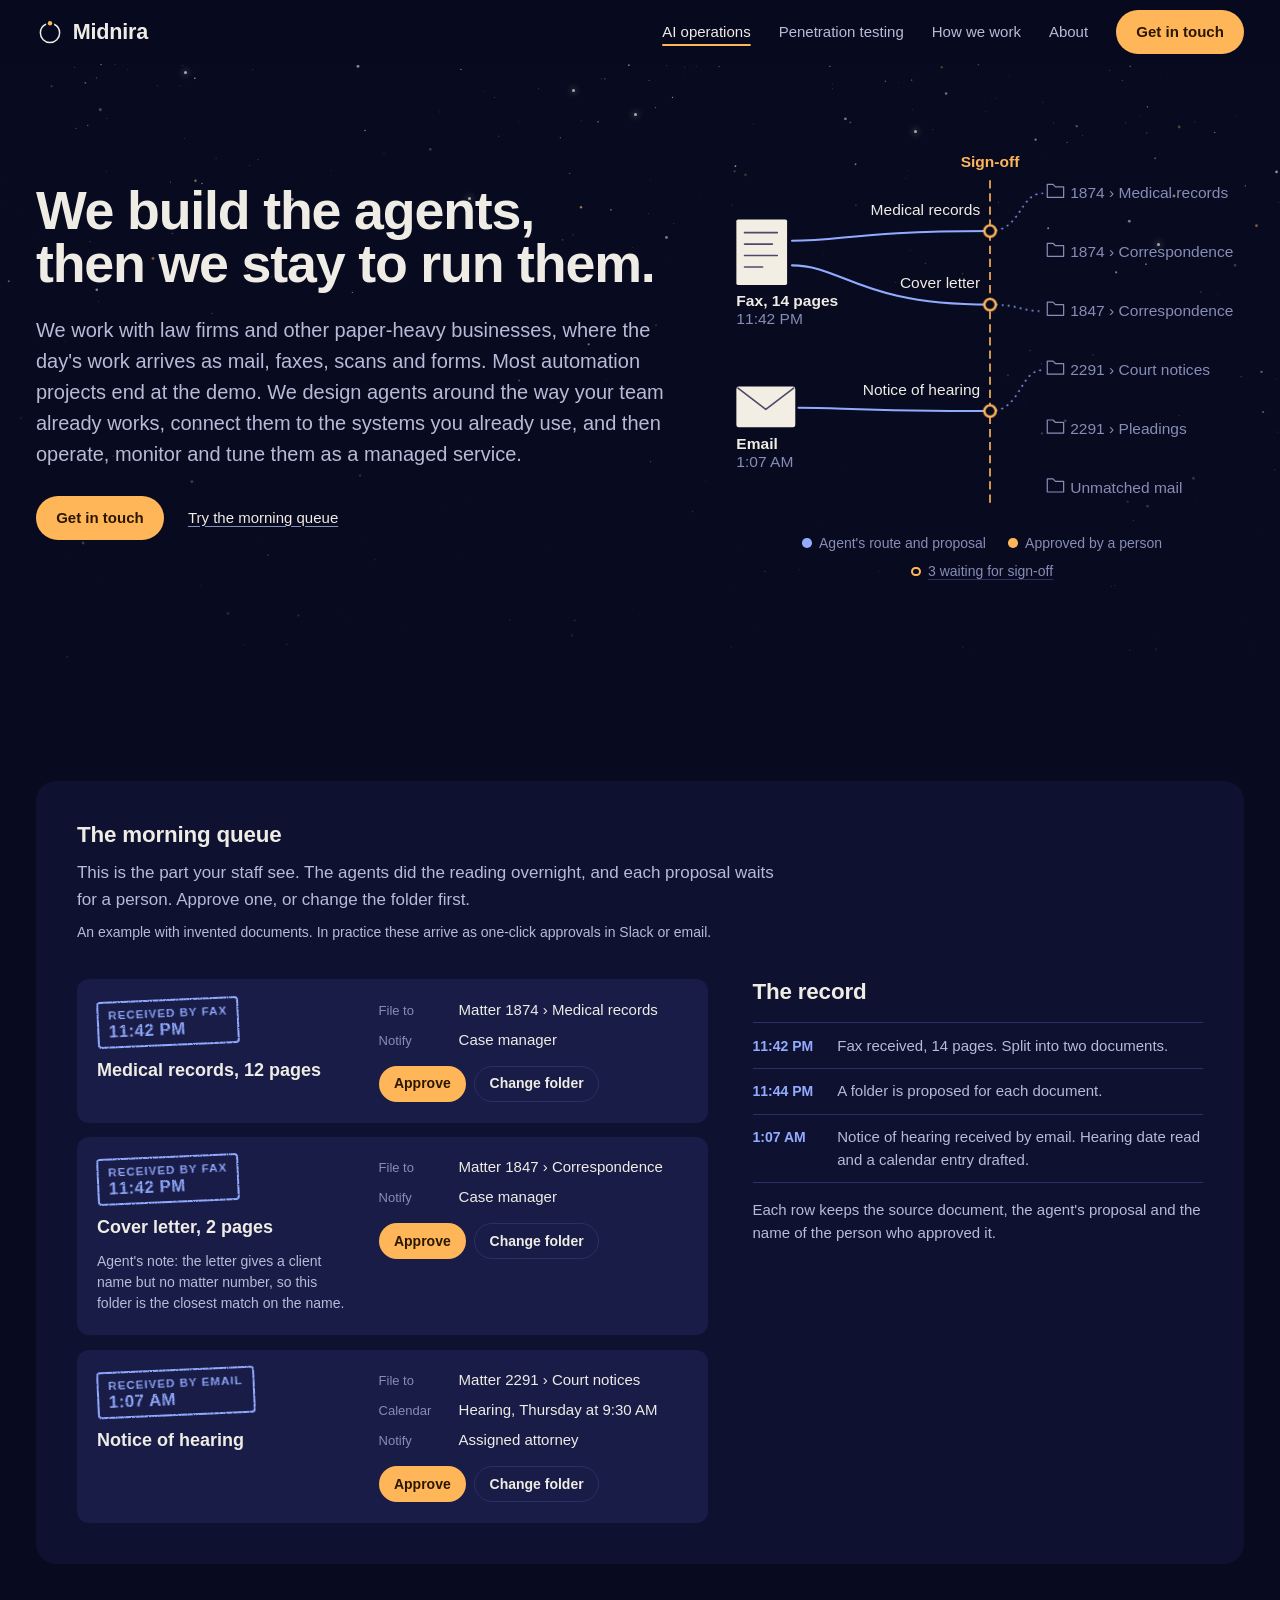
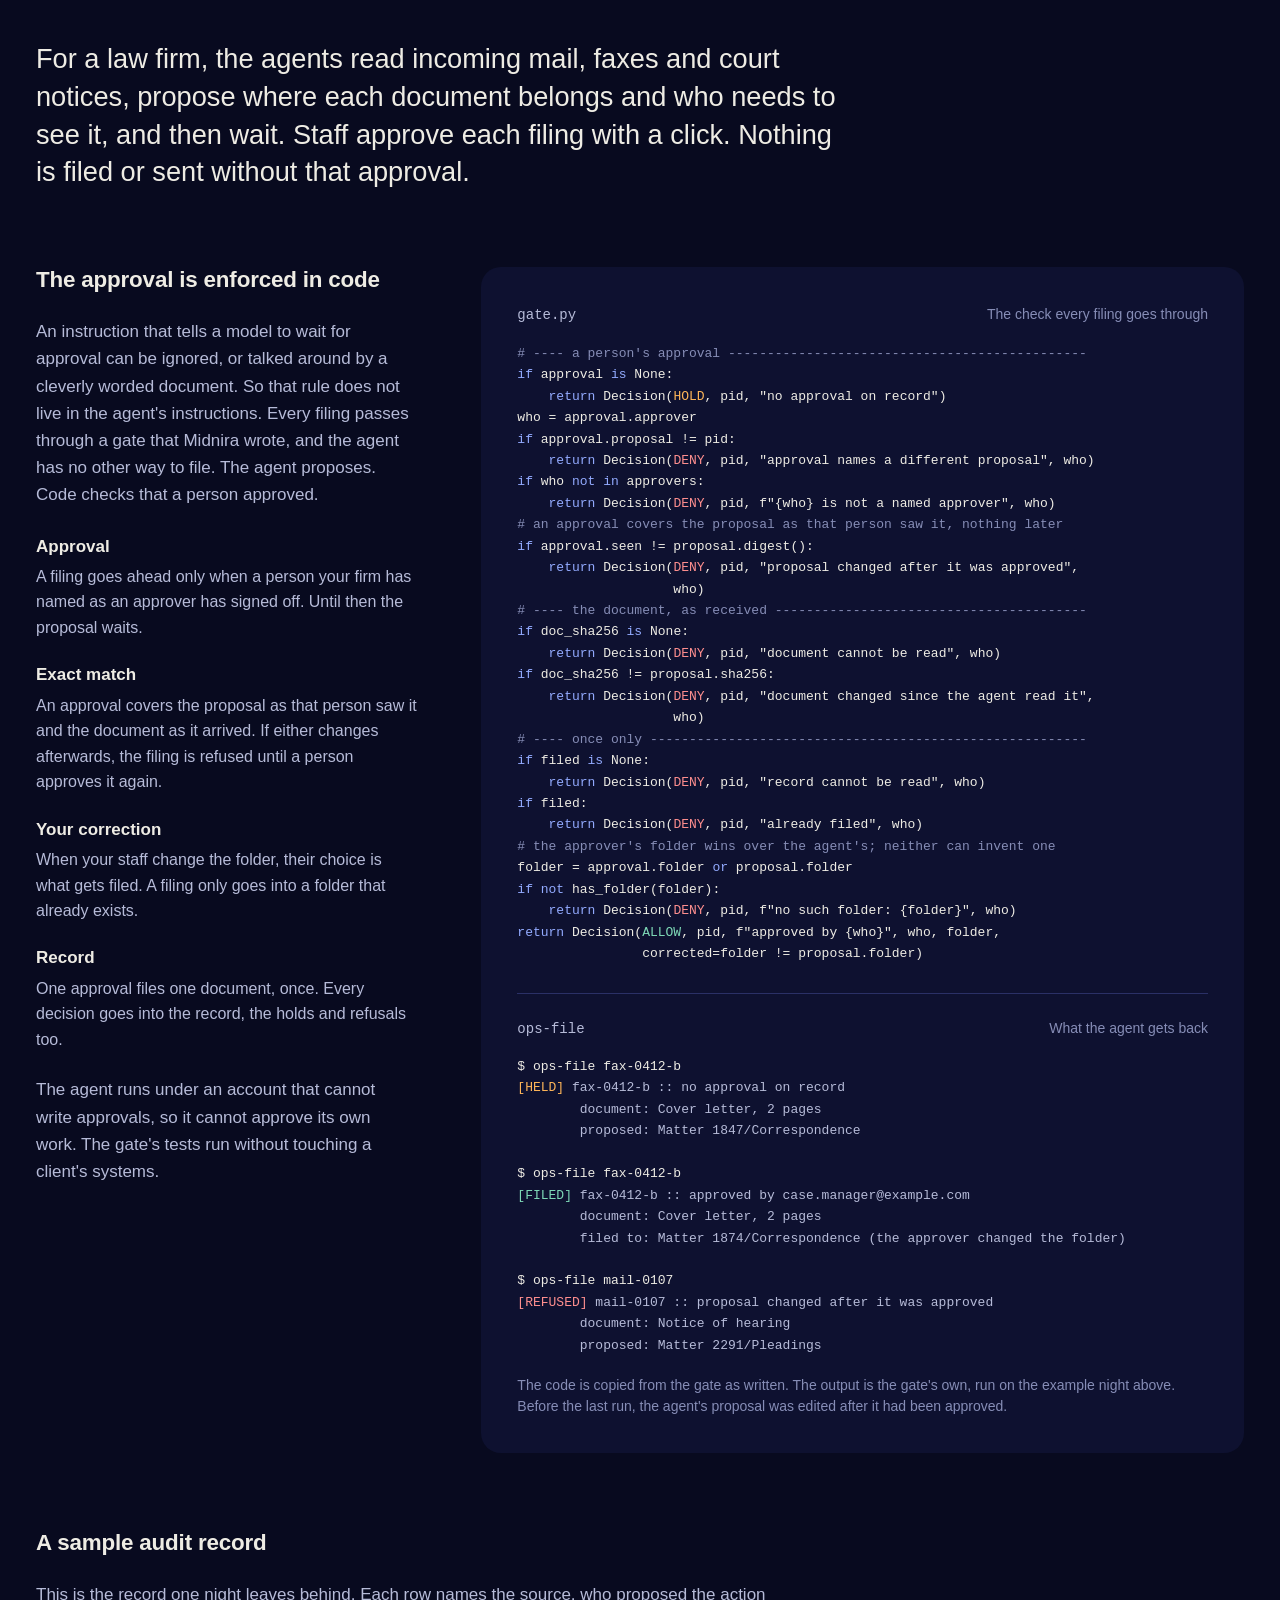
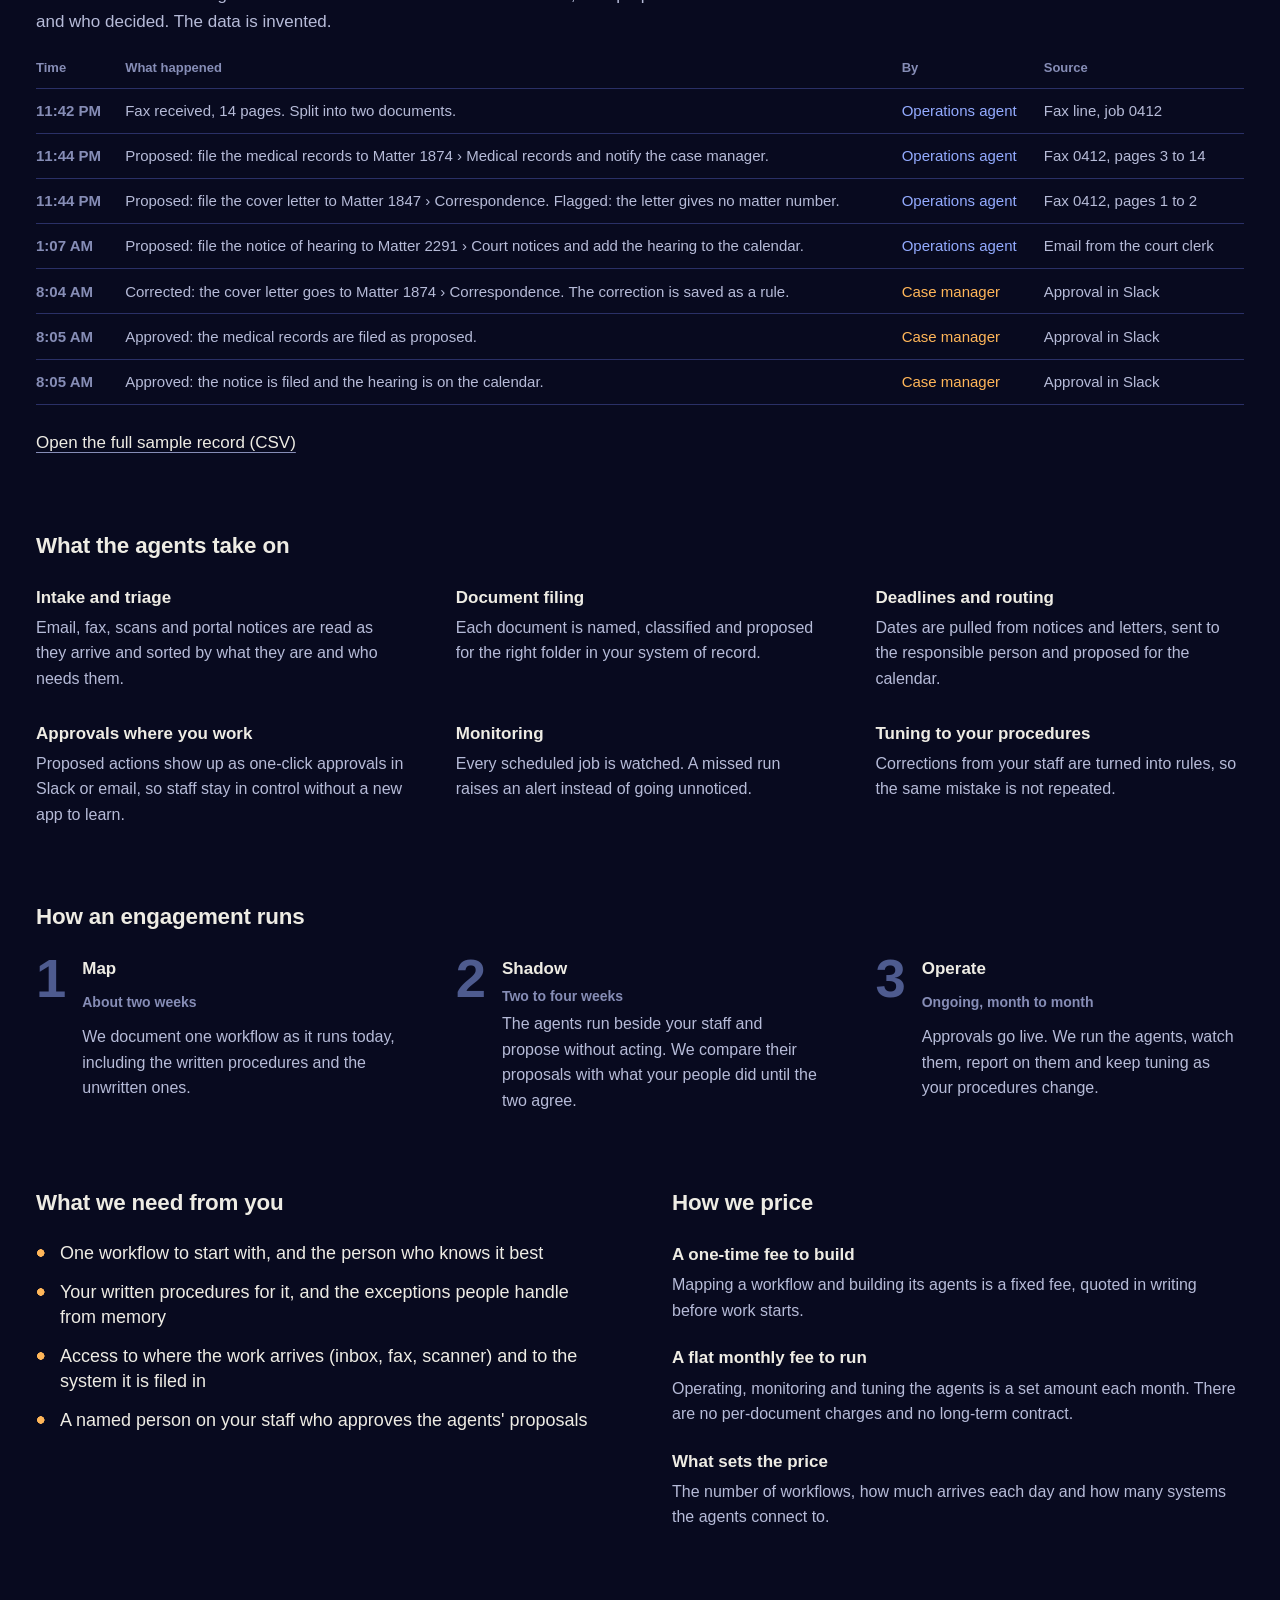
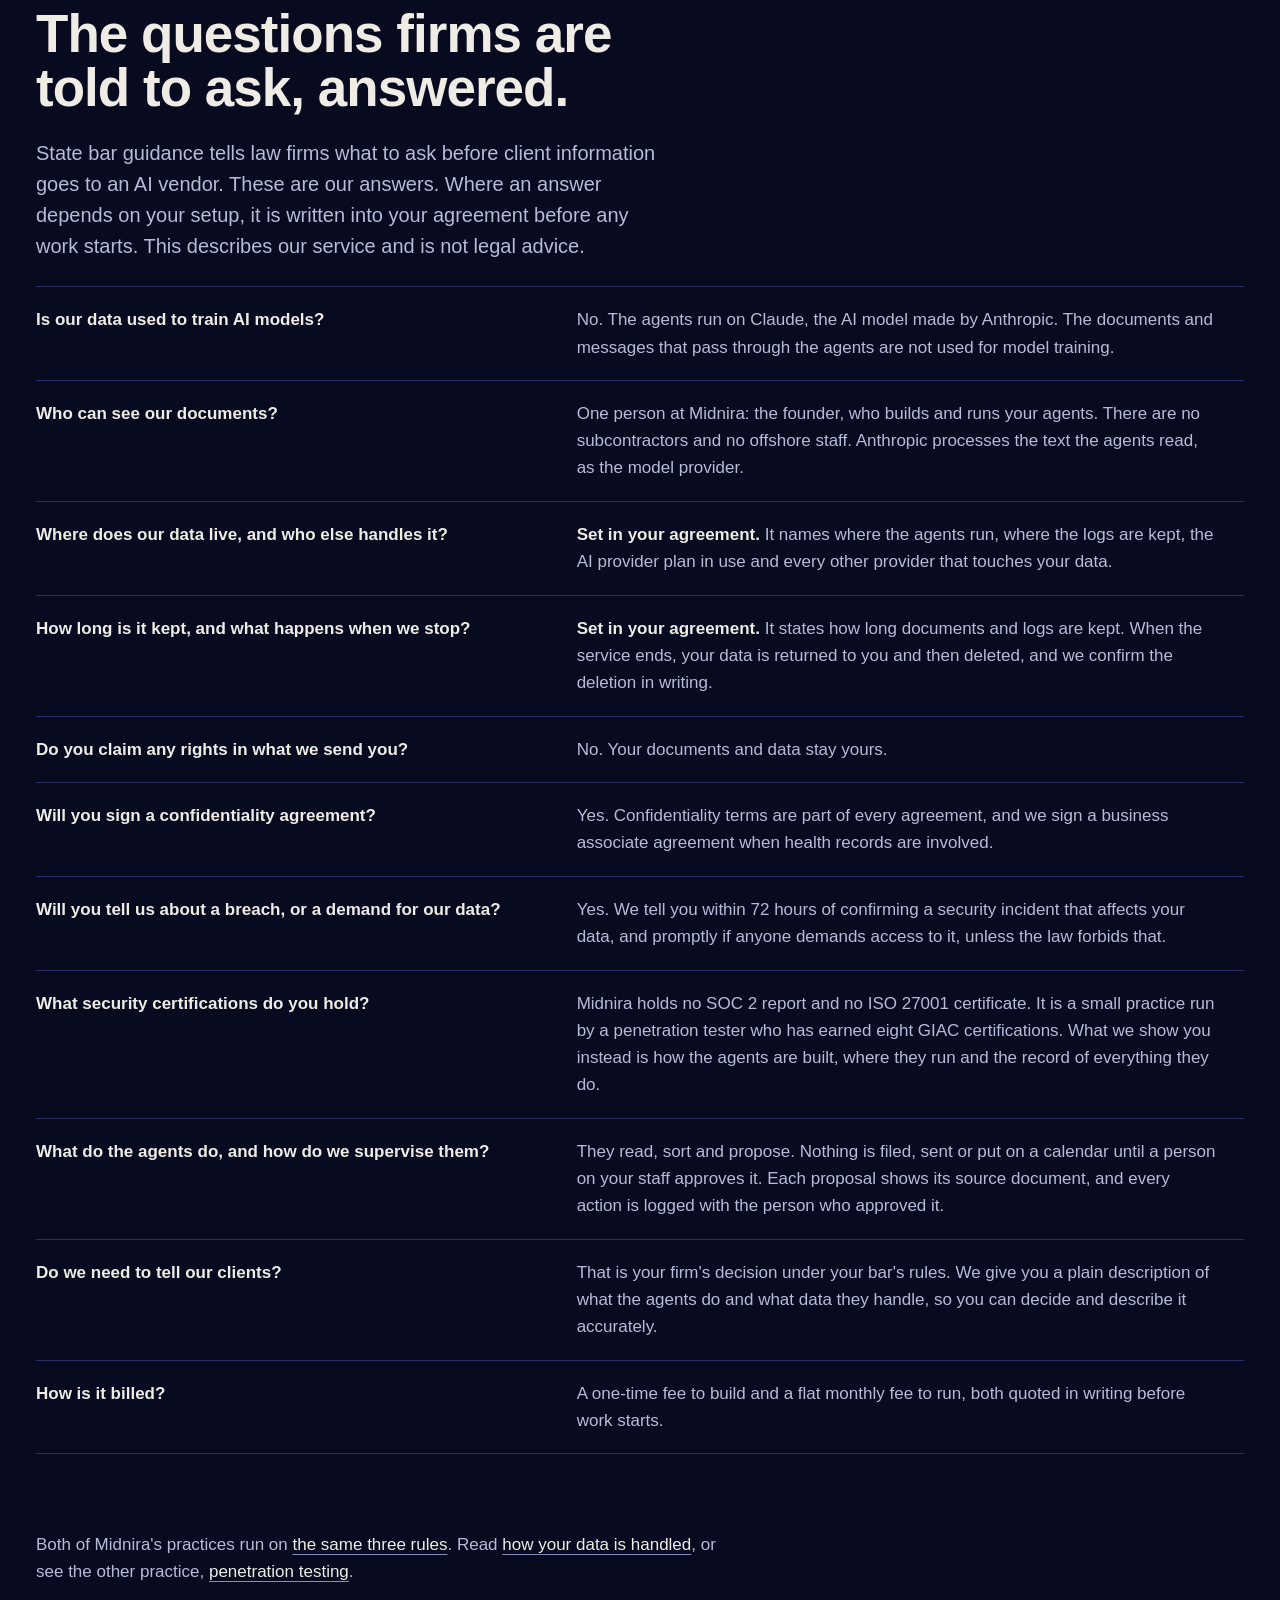
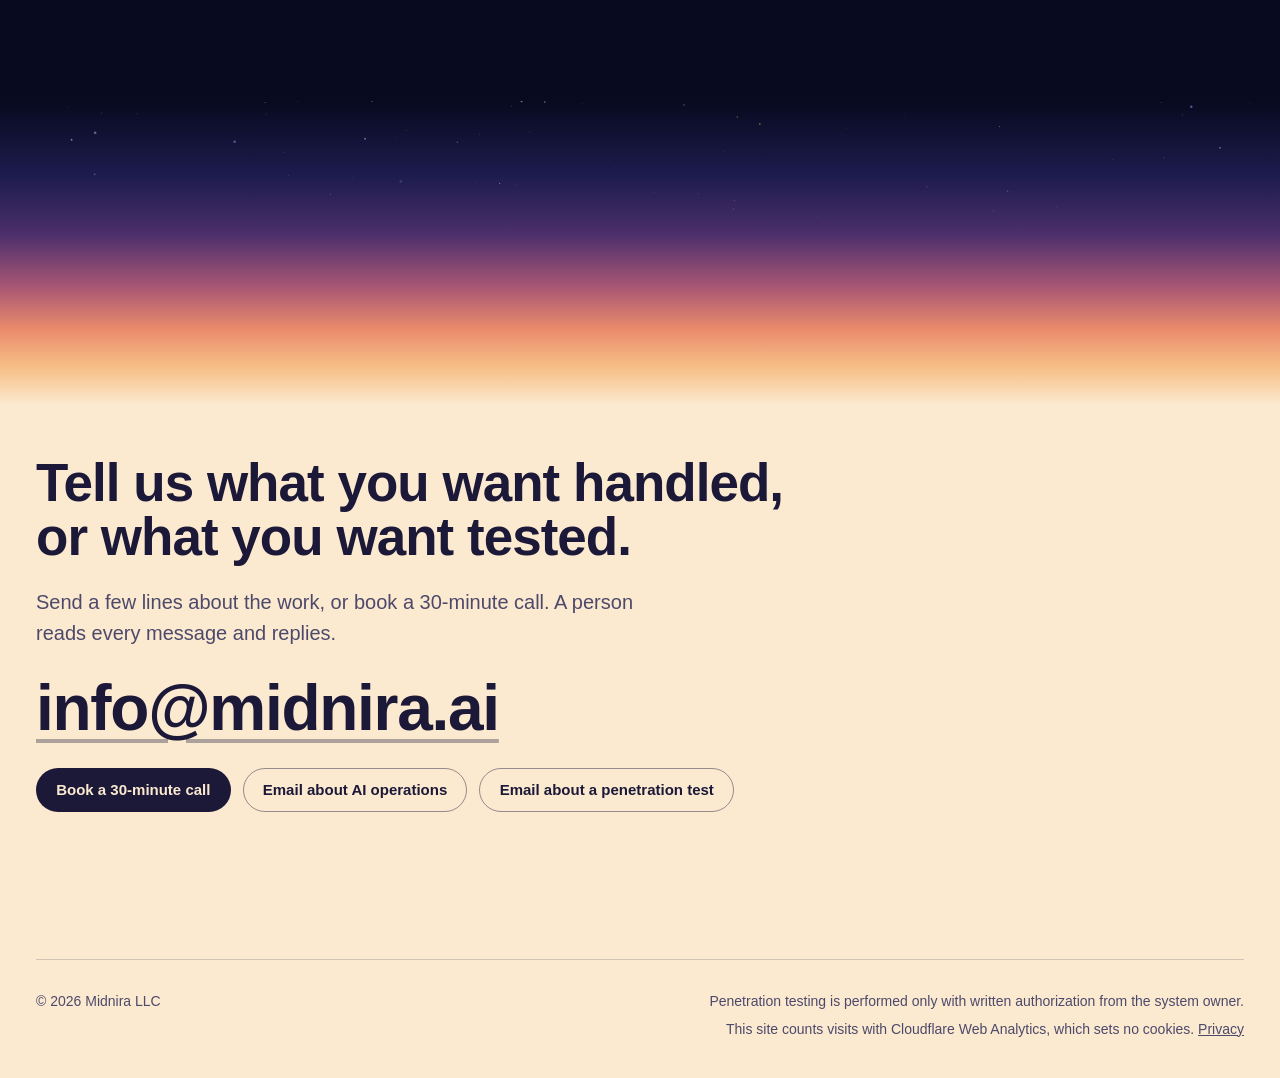
==== ai-operations.html @ 54cd6aa1 "Show the approval gate on the AI operations page, with its code and output Adds a section on how "no" ====
<!doctype html>
<html lang="en">
<head>
<meta charset="utf-8">
<meta name="viewport" content="width=device-width, initial-scale=1, viewport-fit=cover">
<meta http-equiv="Content-Security-Policy" content="default-src 'none'; script-src 'self' https://static.cloudflareinsights.com; style-src 'self' https://fonts.googleapis.com; font-src https://fonts.gstatic.com; img-src 'self'; connect-src https://cloudflareinsights.com; base-uri 'none'; form-action 'none'">
<title>AI operations | Midnira</title>
<meta name="description" content="Midnira builds and runs supervised AI agents for law firms and other paper-heavy businesses. Nothing is filed or sent until a person approves it.">
<link rel="canonical" href="https://midnira.ai/ai-operations">
<meta property="og:type" content="website">
<meta property="og:site_name" content="Midnira">
<meta property="og:title" content="AI operations | Midnira">
<meta property="og:description" content="Supervised AI agents for law firms and other paper-heavy businesses.">
<meta property="og:url" content="https://midnira.ai/ai-operations">
<meta property="og:image" content="https://midnira.ai/og.png">
<meta name="twitter:card" content="summary_large_image">
<meta name="theme-color" content="#080A1F">
<link rel="icon" href="favicon.png" type="image/png" sizes="64x64">
<link rel="icon" href="favicon.svg" type="image/svg+xml">
<link rel="apple-touch-icon" href="apple-touch-icon.png">
<link rel="preconnect" href="https://fonts.googleapis.com">
<link rel="preconnect" href="https://fonts.gstatic.com" crossorigin>
<link rel="stylesheet" href="https://fonts.googleapis.com/css2?family=Archivo:wdth,wght@62..125,300..800&family=Source+Serif+4:opsz,wght@8..60,400..700&display=swap">
<link rel="stylesheet" href="site.css">
</head>
<body>
<a class="skip" href="#main">Skip to content</a>

<svg class="svg-defs" width="0" height="0" aria-hidden="true" focusable="false">
  <filter id="ink" x="-4%" y="-12%" width="108%" height="124%" color-interpolation-filters="sRGB">
    <feTurbulence type="fractalNoise" baseFrequency=".8" numOctaves="2" seed="7" result="grain"/>
    <feDisplacementMap in="SourceGraphic" in2="grain" scale="1.3" result="rough"/>
    <feColorMatrix in="grain" type="matrix" values="0 0 0 0 0  0 0 0 0 0  0 0 0 0 0  0 0 0 -4 3.3" result="wear"/>
    <feComposite in="rough" in2="wear" operator="in"/>
  </filter>
</svg>

<header class="site-header">
  <div class="wrap">
    <a class="brand" href="/" aria-label="Midnira home">
      <svg viewBox="0 0 32 32" aria-hidden="true"><g class="orbit"><circle cx="16" cy="17" r="11" fill="none" stroke="currentColor" stroke-width="1.7" stroke-dasharray="59.1 10" stroke-dashoffset="-5" transform="rotate(-90 16 17)"/><circle class="orbit-dot" cx="16" cy="6" r="2.5"/></g></svg>
      Midnira
    </a>
    <nav class="nav" aria-label="Site">
      <a href="/ai-operations" aria-current="page">AI operations</a>
      <a href="/penetration-testing">Penetration testing</a>
      <a href="/#method">How we work</a>
      <a href="/#about">About</a>
      <a class="btn btn-lamp" href="#contact">Get in touch</a>
    </nav>
  </div>
</header>

<main id="main">
  <section class="hero page-head" aria-labelledby="page-title">
    <canvas class="stars" data-seed="1874" aria-hidden="true"></canvas>
    <div class="wrap page-grid">
      <div class="hero-copy">
        <h1 class="poster" id="page-title">We build the agents, then we stay to run them.</h1>
        <p class="lede">We work with law firms and other paper-heavy businesses, where the day's work arrives as mail, faxes, scans and forms. Most automation projects end at the demo. We design agents around the way your team already works, connect them to the systems you already use, and then operate, monitor and tune them as a managed service.</p>
        <div class="hero-actions">
          <a class="btn btn-lamp" href="#contact">Get in touch</a>
          <span class="jumps"><a class="textlink" href="#queue">Try the morning queue</a></span>
        </div>
      </div>

      <figure class="figure-wrap">
          <!-- routes:start (generated by tools/figures.py) -->
          <svg class="figure routes" viewBox="0 0 640 460" role="img" aria-labelledby="routes-title routes-desc">
            <title id="routes-title">The night's mail, routed to a sign-off line</title>
            <desc id="routes-desc">A fax at 11:42 PM is split into medical records and a cover letter, and an email at 1:07 AM brings a notice of hearing. The agent proposes a folder for each document, and each proposal waits at the sign-off line until a person approves it.</desc>
            <g class="source">
              <rect class="sheet" x="20" y="96" width="62" height="80" rx="2"/>
              <line class="sheet-line" x1="30" y1="112" x2="70" y2="112"/>
              <line class="sheet-line" x1="30" y1="126" x2="64" y2="126"/>
              <line class="sheet-line" x1="30" y1="140" x2="70" y2="140"/>
              <line class="sheet-line" x1="30" y1="154" x2="52" y2="154"/>
              <text class="src-name" x="20" y="202">Fax, 14 pages</text>
              <text class="src-time" x="20" y="224">11:42 PM</text>
            </g>
            <g class="source">
              <rect class="sheet" x="20" y="300" width="72" height="50" rx="3"/>
              <polyline class="sheet-line" points="22,302 56,328 90,302"/>
              <text class="src-name" x="20" y="376">Email</text>
              <text class="src-time" x="20" y="398">1:07 AM</text>
            </g>
            <line class="gate-line" x1="330" y1="48" x2="330" y2="444"/>
            <text class="gate-name" x="330" y="32">Sign-off</text>
            <g class="dest" data-folder="Matter 1874 › Medical records">
              <path class="folder-glyph" d="M 400 53 h 7 l 3 3 h 10 v 13 h -20 z"/>
              <text class="dest-name" x="428" y="70">1874 › Medical records</text>
            </g>
            <g class="dest" data-folder="Matter 1874 › Correspondence">
              <path class="folder-glyph" d="M 400 125 h 7 l 3 3 h 10 v 13 h -20 z"/>
              <text class="dest-name" x="428" y="142">1874 › Correspondence</text>
            </g>
            <g class="dest" data-folder="Matter 1847 › Correspondence">
              <path class="folder-glyph" d="M 400 197 h 7 l 3 3 h 10 v 13 h -20 z"/>
              <text class="dest-name" x="428" y="214">1847 › Correspondence</text>
            </g>
            <g class="dest" data-folder="Matter 2291 › Court notices">
              <path class="folder-glyph" d="M 400 269 h 7 l 3 3 h 10 v 13 h -20 z"/>
              <text class="dest-name" x="428" y="286">2291 › Court notices</text>
            </g>
            <g class="dest" data-folder="Matter 2291 › Pleadings">
              <path class="folder-glyph" d="M 400 341 h 7 l 3 3 h 10 v 13 h -20 z"/>
              <text class="dest-name" x="428" y="358">2291 › Pleadings</text>
            </g>
            <g class="dest" data-folder="Unmatched mail">
              <path class="folder-glyph" d="M 400 413 h 7 l 3 3 h 10 v 13 h -20 z"/>
              <text class="dest-name" x="428" y="430">Unmatched mail</text>
            </g>
            <g class="doc" data-i="0">
              <path class="route" data-i="0" pathLength="1" d="M 88 122 C 150 122 170 110 330 110"/>
              <path class="proposal" data-i="0" data-doc="the medical records" d="M 330 110 C 368 110 366 64 394 64"/>
              <path class="filed" pathLength="1" data-doc="the medical records" data-folder="Matter 1874 › Medical records" d="M 330 110 C 368 110 366 64 394 64"/>
              <path class="filed" pathLength="1" data-doc="the medical records" data-folder="Matter 1874 › Correspondence" d="M 330 110 C 368 110 366 136 394 136"/>
              <path class="filed" pathLength="1" data-doc="the medical records" data-folder="Unmatched mail" d="M 330 110 C 368 110 366 424 394 424"/>
              <text class="doc-name" data-i="0" x="318" y="90">Medical records</text>
              <circle class="wait" data-i="0" data-doc="the medical records" cx="330" cy="110" r="7"/>
            </g>
            <g class="doc" data-i="1">
              <path class="route" data-i="1" pathLength="1" d="M 88 152 C 150 152 170 200 330 200"/>
              <path class="proposal" data-i="1" data-doc="the cover letter" d="M 330 200 C 368 200 366 208 394 208"/>
              <path class="filed" pathLength="1" data-doc="the cover letter" data-folder="Matter 1847 › Correspondence" d="M 330 200 C 368 200 366 208 394 208"/>
              <path class="filed" pathLength="1" data-doc="the cover letter" data-folder="Matter 1874 › Correspondence" d="M 330 200 C 368 200 366 136 394 136"/>
              <path class="filed" pathLength="1" data-doc="the cover letter" data-folder="Unmatched mail" d="M 330 200 C 368 200 366 424 394 424"/>
              <text class="doc-name" data-i="1" x="318" y="180">Cover letter</text>
              <circle class="wait" data-i="1" data-doc="the cover letter" cx="330" cy="200" r="7"/>
            </g>
            <g class="doc" data-i="2">
              <path class="route" data-i="2" pathLength="1" d="M 96 326 C 150 326 170 330 330 330"/>
              <path class="proposal" data-i="2" data-doc="the notice of hearing" d="M 330 330 C 368 330 366 280 394 280"/>
              <path class="filed" pathLength="1" data-doc="the notice of hearing" data-folder="Matter 2291 › Court notices" d="M 330 330 C 368 330 366 280 394 280"/>
              <path class="filed" pathLength="1" data-doc="the notice of hearing" data-folder="Matter 2291 › Pleadings" d="M 330 330 C 368 330 366 352 394 352"/>
              <path class="filed" pathLength="1" data-doc="the notice of hearing" data-folder="Unmatched mail" d="M 330 330 C 368 330 366 424 394 424"/>
              <text class="doc-name" data-i="2" x="318" y="310">Notice of hearing</text>
              <circle class="wait" data-i="2" data-doc="the notice of hearing" cx="330" cy="330" r="7"/>
            </g>
          </svg>
          <!-- routes:end -->
        <figcaption class="legend"><span>Agent's route and proposal</span><span class="k-person">Approved by a person</span><a class="k-wait" id="queue-count" href="#queue">3 waiting for sign-off</a></figcaption>
      </figure>
    </div>
  </section>

  <section class="band" id="operations" aria-label="How AI operations work">
    <div class="wrap flow">
      <div class="exhibit" id="queue">
        <div class="exhibit-head">
          <h3 class="heading">The morning queue</h3>
          <p>This is the part your staff see. The agents did the reading overnight, and each proposal waits for a person. Approve one, or change the folder first.</p>
          <p class="fine">An example with invented documents. In practice these arrive as one-click approvals in Slack or email.</p>
        </div>
        <div class="queue">
          <ul class="cards" aria-label="Proposals waiting for approval">
            <li class="card" data-doc="the medical records" data-folder="Matter 1874 › Medical records">
              <div class="card-doc">
                <span class="stamp">Received by fax <b>11:42 PM</b></span>
                <h4>Medical records, 12 pages</h4>
              </div>
              <div class="card-plan">
                <dl class="proposal">
                  <div><dt>File to</dt><dd><span class="folder">Matter 1874 › Medical records</span>
                    <select id="folder-records" aria-label="Folder for the medical records" hidden>
                      <option>Matter 1874 › Medical records</option>
                      <option>Matter 1874 › Correspondence</option>
                      <option>Unmatched mail</option>
                    </select></dd></div>
                  <div><dt>Notify</dt><dd>Case manager</dd></div>
                </dl>
                <div class="card-actions">
                  <button class="btn btn-lamp btn-small" type="button" data-act="approve">Approve</button>
                  <button class="btn btn-quiet btn-small" type="button" data-act="change">Change folder</button>
                </div>
                <span class="stamp stamp-lamp approved" hidden>Approved by you <b></b></span>
              </div>
            </li>
            <li class="card" data-doc="the cover letter" data-folder="Matter 1847 › Correspondence">
              <div class="card-doc">
                <span class="stamp">Received by fax <b>11:42 PM</b></span>
                <h4>Cover letter, 2 pages</h4>
                <p class="fine">Agent's note: the letter gives a client name but no matter number, so this folder is the closest match on the name.</p>
              </div>
              <div class="card-plan">
                <dl class="proposal">
                  <div><dt>File to</dt><dd><span class="folder">Matter 1847 › Correspondence</span>
                    <select id="folder-letter" aria-label="Folder for the cover letter" hidden>
                      <option>Matter 1847 › Correspondence</option>
                      <option>Matter 1874 › Correspondence</option>
                      <option>Unmatched mail</option>
                    </select></dd></div>
                  <div><dt>Notify</dt><dd>Case manager</dd></div>
                </dl>
                <div class="card-actions">
                  <button class="btn btn-lamp btn-small" type="button" data-act="approve">Approve</button>
                  <button class="btn btn-quiet btn-small" type="button" data-act="change">Change folder</button>
                </div>
                <span class="stamp stamp-lamp approved" hidden>Approved by you <b></b></span>
              </div>
            </li>
            <li class="card" data-doc="the notice of hearing" data-folder="Matter 2291 › Court notices">
              <div class="card-doc">
                <span class="stamp">Received by email <b>1:07 AM</b></span>
                <h4>Notice of hearing</h4>
              </div>
              <div class="card-plan">
                <dl class="proposal">
                  <div><dt>File to</dt><dd><span class="folder">Matter 2291 › Court notices</span>
                    <select id="folder-notice" aria-label="Folder for the notice of hearing" hidden>
                      <option>Matter 2291 › Court notices</option>
                      <option>Matter 2291 › Pleadings</option>
                      <option>Unmatched mail</option>
                    </select></dd></div>
                  <div><dt>Calendar</dt><dd>Hearing, Thursday at 9:30 AM</dd></div>
                  <div><dt>Notify</dt><dd>Assigned attorney</dd></div>
                </dl>
                <div class="card-actions">
                  <button class="btn btn-lamp btn-small" type="button" data-act="approve">Approve</button>
                  <button class="btn btn-quiet btn-small" type="button" data-act="change">Change folder</button>
                </div>
                <span class="stamp stamp-lamp approved" hidden>Approved by you <b></b></span>
              </div>
            </li>
          </ul>

          <div class="record" id="record">
            <h3 class="heading" id="record-title">The record</h3>
            <ol aria-labelledby="record-title" aria-live="polite">
              <li class="by-agent"><time datetime="23:42">11:42 PM</time><p>Fax received, 14 pages. Split into two documents.</p></li>
              <li class="by-agent"><time datetime="23:44">11:44 PM</time><p>A folder is proposed for each document.</p></li>
              <li class="by-agent"><time datetime="01:07">1:07 AM</time><p>Notice of hearing received by email. Hearing date read and a calendar entry drafted.</p></li>
            </ol>
            <p class="fine">Each row keeps the source document, the agent's proposal and the name of the person who approved it.</p>
            <button class="textlink" type="button" id="queue-reset" hidden>Reset the example</button>
          </div>
        </div>
      </div>

      <p class="fieldnote">For a law firm, the agents read incoming mail, faxes and court notices, propose where each document belongs and who needs to see it, and then wait. Staff approve each filing with a click. Nothing is filed or sent without that approval.</p>

      <div class="split split-code" id="approval-gate">
        <div class="block">
          <h3 class="heading">The approval is enforced in code</h3>
          <p class="blurb">An instruction that tells a model to wait for approval can be ignored, or talked around by a cleverly worded document. So that rule does not live in the agent's instructions. Every filing passes through a gate that Midnira wrote, and the agent has no other way to file. The agent proposes. Code checks that a person approved.</p>
          <dl class="pairs">
            <div><dt>Approval</dt><dd>A filing goes ahead only when a person your firm has named as an approver has signed off. Until then the proposal waits.</dd></div>
            <div><dt>Exact match</dt><dd>An approval covers the proposal as that person saw it and the document as it arrived. If either changes afterwards, the filing is refused until a person approves it again.</dd></div>
            <div><dt>Your correction</dt><dd>When your staff change the folder, their choice is what gets filed. A filing only goes into a folder that already exists.</dd></div>
            <div><dt>Record</dt><dd>One approval files one document, once. Every decision goes into the record, the holds and refusals too.</dd></div>
          </dl>
          <p class="blurb">The agent runs under an account that cannot write approvals, so it cannot approve its own work. The gate's tests run without touching a client's systems.</p>
        </div>
        <!-- gate:start -->
        <div class="source of-ops">
          <p class="source-head"><code>gate.py</code><span>The check every filing goes through</span></p>
          <pre tabindex="0" aria-label="Source code of the approval gate's decision"><code><span class="cm"># ---- a person's approval ----------------------------------------------</span>
<span class="kw">if</span> approval <span class="kw">is</span> None:
    <span class="kw">return</span> Decision(<span class="hold">HOLD</span>, pid, "no approval on record")
who = approval.approver
<span class="kw">if</span> approval.proposal != pid:
    <span class="kw">return</span> Decision(<span class="no">DENY</span>, pid, "approval names a different proposal", who)
<span class="kw">if</span> who <span class="kw">not</span> <span class="kw">in</span> approvers:
    <span class="kw">return</span> Decision(<span class="no">DENY</span>, pid, f"{who} is not a named approver", who)
<span class="cm"># an approval covers the proposal as that person saw it, nothing later</span>
<span class="kw">if</span> approval.seen != proposal.digest():
    <span class="kw">return</span> Decision(<span class="no">DENY</span>, pid, "proposal changed after it was approved",
                    who)
<span class="cm"># ---- the document, as received ----------------------------------------</span>
<span class="kw">if</span> doc_sha256 <span class="kw">is</span> None:
    <span class="kw">return</span> Decision(<span class="no">DENY</span>, pid, "document cannot be read", who)
<span class="kw">if</span> doc_sha256 != proposal.sha256:
    <span class="kw">return</span> Decision(<span class="no">DENY</span>, pid, "document changed since the agent read it",
                    who)
<span class="cm"># ---- once only --------------------------------------------------------</span>
<span class="kw">if</span> filed <span class="kw">is</span> None:
    <span class="kw">return</span> Decision(<span class="no">DENY</span>, pid, "record cannot be read", who)
<span class="kw">if</span> filed:
    <span class="kw">return</span> Decision(<span class="no">DENY</span>, pid, "already filed", who)
<span class="cm"># the approver's folder wins over the agent's; neither can invent one</span>
folder = approval.folder <span class="kw">or</span> proposal.folder
<span class="kw">if</span> <span class="kw">not</span> has_folder(folder):
    <span class="kw">return</span> Decision(<span class="no">DENY</span>, pid, f"no such folder: {folder}", who)
<span class="kw">return</span> Decision(<span class="ok">ALLOW</span>, pid, f"approved by {who}", who, folder,
                corrected=folder != proposal.folder)</code></pre>
          <p class="source-head"><code>ops-file</code><span>What the agent gets back</span></p>
          <pre class="term" aria-label="Output of three runs of the gate"><code><span class="cmd">$ ops-file fax-0412-b</span>
<span class="hold">[HELD]</span> fax-0412-b :: no approval on record
        document: Cover letter, 2 pages
        proposed: Matter 1847/Correspondence

<span class="cmd">$ ops-file fax-0412-b</span>
<span class="ok">[FILED]</span> fax-0412-b :: approved by case.manager@example.com
        document: Cover letter, 2 pages
        filed to: Matter 1874/Correspondence (the approver changed the folder)

<span class="cmd">$ ops-file mail-0107</span>
<span class="no">[REFUSED]</span> mail-0107 :: proposal changed after it was approved
        document: Notice of hearing
        proposed: Matter 2291/Pleadings</code></pre>
          <p class="fine">The code is copied from the gate as written. The output is the gate's own, run on the example night above. Before the last run, the agent's proposal was edited after it had been approved.</p>
        </div>
        <!-- gate:end -->
      </div>

      <div class="block" id="sample-record">
        <h3 class="heading">A sample audit record</h3>
        <p class="blurb">This is the record one night leaves behind. Each row names the source, who proposed the action and who decided. The data is invented.</p>
        <div class="ledger-wrap" tabindex="0" role="region" aria-label="Sample audit record">
          <table class="ledger">
            <thead><tr><th scope="col">Time</th><th scope="col">What happened</th><th scope="col">By</th><th scope="col">Source</th></tr></thead>
            <tbody>
              <tr><td>11:42 PM</td><td>Fax received, 14 pages. Split into two documents.</td><td class="by-agent">Operations agent</td><td>Fax line, job 0412</td></tr>
              <tr><td>11:44 PM</td><td>Proposed: file the medical records to Matter 1874 › Medical records and notify the case manager.</td><td class="by-agent">Operations agent</td><td>Fax 0412, pages 3 to 14</td></tr>
              <tr><td>11:44 PM</td><td>Proposed: file the cover letter to Matter 1847 › Correspondence. Flagged: the letter gives no matter number.</td><td class="by-agent">Operations agent</td><td>Fax 0412, pages 1 to 2</td></tr>
              <tr><td>1:07 AM</td><td>Proposed: file the notice of hearing to Matter 2291 › Court notices and add the hearing to the calendar.</td><td class="by-agent">Operations agent</td><td>Email from the court clerk</td></tr>
              <tr><td>8:04 AM</td><td>Corrected: the cover letter goes to Matter 1874 › Correspondence. The correction is saved as a rule.</td><td class="by-person">Case manager</td><td>Approval in Slack</td></tr>
              <tr><td>8:05 AM</td><td>Approved: the medical records are filed as proposed.</td><td class="by-person">Case manager</td><td>Approval in Slack</td></tr>
              <tr><td>8:05 AM</td><td>Approved: the notice is filed and the hearing is on the calendar.</td><td class="by-person">Case manager</td><td>Approval in Slack</td></tr>
            </tbody>
          </table>
        </div>
        <p><a class="textlink" href="/sample-audit-record.csv">Open the full sample record (CSV)</a></p>
      </div>

      <div class="block">
        <h3 class="heading">What the agents take on</h3>
        <dl class="takes">
          <div><dt>Intake and triage</dt><dd>Email, fax, scans and portal notices are read as they arrive and sorted by what they are and who needs them.</dd></div>
          <div><dt>Document filing</dt><dd>Each document is named, classified and proposed for the right folder in your system of record.</dd></div>
          <div><dt>Deadlines and routing</dt><dd>Dates are pulled from notices and letters, sent to the responsible person and proposed for the calendar.</dd></div>
          <div><dt>Approvals where you work</dt><dd>Proposed actions show up as one-click approvals in Slack or email, so staff stay in control without a new app to learn.</dd></div>
          <div><dt>Monitoring</dt><dd>Every scheduled job is watched. A missed run raises an alert instead of going unnoticed.</dd></div>
          <div><dt>Tuning to your procedures</dt><dd>Corrections from your staff are turned into rules, so the same mistake is not repeated.</dd></div>
        </dl>
      </div>

      <div class="block">
        <h3 class="heading">How an engagement runs</h3>
        <ol class="steps">
          <li><h4>Map</h4><p class="when">About two weeks</p><p>We document one workflow as it runs today, including the written procedures and the unwritten ones.</p></li>
          <li><h4>Shadow</h4><p class="when">Two to four weeks</p><p>The agents run beside your staff and propose without acting. We compare their proposals with what your people did until the two agree.</p></li>
          <li><h4>Operate</h4><p class="when">Ongoing, month to month</p><p>Approvals go live. We run the agents, watch them, report on them and keep tuning as your procedures change.</p></li>
        </ol>
      </div>

      <div class="split">
        <div class="block">
          <h3 class="heading">What we need from you</h3>
          <ul class="gets">
            <li>One workflow to start with, and the person who knows it best</li>
            <li>Your written procedures for it, and the exceptions people handle from memory</li>
            <li>Access to where the work arrives (inbox, fax, scanner) and to the system it is filed in</li>
            <li>A named person on your staff who approves the agents' proposals</li>
          </ul>
        </div>
        <div class="block">
          <h3 class="heading">How we price</h3>
          <dl class="pairs">
            <div><dt>A one-time fee to build</dt><dd>Mapping a workflow and building its agents is a fixed fee, quoted in writing before work starts.</dd></div>
            <div><dt>A flat monthly fee to run</dt><dd>Operating, monitoring and tuning the agents is a set amount each month. There are no per-document charges and no long-term contract.</dd></div>
            <div><dt>What sets the price</dt><dd>The number of workflows, how much arrives each day and how many systems the agents connect to.</dd></div>
          </dl>
        </div>
      </div>

      <div class="block" id="questions">
        <div class="head">
          <h2 class="headline">The questions firms are told to ask, answered.</h2>
          <p class="lede">State bar guidance tells law firms what to ask before client information goes to an AI vendor. These are our answers. Where an answer depends on your setup, it is written into your agreement before any work starts. This describes our service and is not legal advice.</p>
        </div>
        <dl class="qa">
          <div><dt>Is our data used to train AI models?</dt><dd>No. The agents run on Claude, the AI model made by Anthropic. The documents and messages that pass through the agents are not used for model training.</dd></div>
          <div><dt>Who can see our documents?</dt><dd>One person at Midnira: the founder, who builds and runs your agents. There are no subcontractors and no offshore staff. Anthropic processes the text the agents read, as the model provider.</dd></div>
          <div><dt>Where does our data live, and who else handles it?</dt><dd><strong>Set in your agreement.</strong> It names where the agents run, where the logs are kept, the AI provider plan in use and every other provider that touches your data.</dd></div>
          <div><dt>How long is it kept, and what happens when we stop?</dt><dd><strong>Set in your agreement.</strong> It states how long documents and logs are kept. When the service ends, your data is returned to you and then deleted, and we confirm the deletion in writing.</dd></div>
          <div><dt>Do you claim any rights in what we send you?</dt><dd>No. Your documents and data stay yours.</dd></div>
          <div><dt>Will you sign a confidentiality agreement?</dt><dd>Yes. Confidentiality terms are part of every agreement, and we sign a business associate agreement when health records are involved.</dd></div>
          <div><dt>Will you tell us about a breach, or a demand for our data?</dt><dd>Yes. We tell you within 72 hours of confirming a security incident that affects your data, and promptly if anyone demands access to it, unless the law forbids that.</dd></div>
          <div><dt>What security certifications do you hold?</dt><dd>Midnira holds no SOC 2 report and no ISO 27001 certificate. It is a small practice run by a penetration tester who has earned eight GIAC certifications. What we show you instead is how the agents are built, where they run and the record of everything they do.</dd></div>
          <div><dt>What do the agents do, and how do we supervise them?</dt><dd>They read, sort and propose. Nothing is filed, sent or put on a calendar until a person on your staff approves it. Each proposal shows its source document, and every action is logged with the person who approved it.</dd></div>
          <div><dt>Do we need to tell our clients?</dt><dd>That is your firm's decision under your bar's rules. We give you a plain description of what the agents do and what data they handle, so you can decide and describe it accurately.</dd></div>
          <div><dt>How is it billed?</dt><dd>A one-time fee to build and a flat monthly fee to run, both quoted in writing before work starts.</dd></div>
        </dl>
      </div>

      <p class="crosslinks">Both of Midnira's practices run on <a class="textlink" href="/#method">the same three rules</a>. Read <a class="textlink" href="/#data">how your data is handled</a>, or see the other practice, <a class="textlink" href="/penetration-testing">penetration testing</a>.</p>
    </div>
  </section>

  <div class="dawn" aria-hidden="true"><canvas class="stars" data-seed="77" data-reach=".42"></canvas></div>

  <div class="day">
    <section class="band" id="contact" aria-labelledby="contact-title">
      <div class="wrap block">
        <div class="head">
          <h2 class="headline" id="contact-title">Tell us what you want handled, or what you want tested.</h2>
          <p class="lede">Send a few lines about the work, or book a 30-minute call. A person reads every message and replies.</p>
        </div>
        <a class="email" href="mailto:info@midnira.ai">info@midnira.ai</a>
        <div class="actions">
          <a class="btn btn-ink" href="https://calendly.com/derek-midnira/30min" rel="noopener">Book a 30-minute call</a>
          <a class="btn btn-ink-quiet" href="mailto:info@midnira.ai?subject=AI%20operations">Email about AI operations</a>
          <a class="btn btn-ink-quiet" href="mailto:info@midnira.ai?subject=Penetration%20test">Email about a penetration test</a>
        </div>
      </div>
    </section>

    <footer class="site-footer">
      <div class="wrap">
        <p>&copy; 2026 Midnira LLC</p>
        <div class="notes">
          <p>Penetration testing is performed only with written authorization from the system owner.</p>
          <p>This site counts visits with Cloudflare Web Analytics, which sets no cookies. <a href="/privacy">Privacy</a></p>
        </div>
      </div>
    </footer>
  </div>
</main>

<script src="site.js"></script>
<!-- Cloudflare Web Analytics --><script type='module' src='https://static.cloudflareinsights.com/beacon.min.js' data-cf-beacon='{"token": "62c4091366b54e349874377e16bdb1ef"}'></script><!-- End Cloudflare Web Analytics -->
</body>
</html>
---- site.css ----
/* Layout: one night on a 24-hour dial. A poster line sits over a large dial
   that plots an example night; below it, working exhibits (a morning approval
   queue, a scope gate, a report page) show the practice instead of describing
   it. Everything is left-aligned. The page ends at dawn, on light ground.
   The night sky is the one ground for every page; only the dawn at the foot
   changes it. Lamp amber is what people decide. Each practice has a color
   for its agent's work: blue for AI operations, red for penetration testing
   (its lane on the home dial, the hosts on the scope map, the agent's stamp
   on a finding). Paper speaks in
   serif; everything else is one sans family whose width axis does the work. */
:root {
  color-scheme: dark;
  --night-0: #080A1F;      /* the page ground */
  --night-1: #0E1130;      /* panels */
  --night-2: #181C47;      /* cards on a panel */
  --rule: #2A3066;         /* lines that carry structure */
  --moon: #EEECE4;         /* primary text */
  --mist: #B6BBD8;         /* running text */
  --dim: #868DB6;          /* secondary text */
  --agent: #93ABFF;        /* what the AI operations agents do */
  --test: #FF5D6C;         /* what the penetration testing agent does */
  --lamp: #FFB659;         /* what people decide */
  --lamp-hi: #FFC983;
  --lamp-ink: #2B1700;
  --ok: #7ED9B7;
  --stop: #FF8F8F;         /* the scope gate's Blocked verdict */
  --paper: #F2EEE3;        /* documents */
  --ink: #1B1838;
  --ink-soft: #4D496B;
  --ink-test: #B4233F;     /* stamp inks on paper: the testing agent, then the operator */
  --ink-amber: #A65800;
  --dawn-1: #1C1B4D;
  --dawn-2: #4C2F6C;
  --dawn-3: #A85674;
  --dawn-4: #EA8B6B;
  --dawn-5: #F7C088;
  --day: #FBEAD0;          /* first light, where the page ends */
  --sans: "Archivo", "Helvetica Neue", Arial, system-ui, sans-serif;
  --serif: "Source Serif 4", "Iowan Old Style", "Palatino Linotype", Georgia, serif;
  --code: ui-monospace, "SF Mono", Menlo, Consolas, monospace;
}

*, *::before, *::after { box-sizing: border-box; }
[hidden] { display: none !important; }
html { -webkit-text-size-adjust: 100%; }
@media (prefers-reduced-motion: no-preference) { html { scroll-behavior: smooth; } }
body {
  margin: 0;
  background: var(--night-0);
  color: var(--moon);
  font: 400 1.0625rem/1.6 var(--sans);
  -webkit-font-smoothing: antialiased;
}
body::before {
  content: "";
  position: fixed;
  inset: 0 0 auto;
  height: env(safe-area-inset-top, 0px);
  z-index: 10;
  background: var(--night-0);
}
h1, h2, h3, h4, p, dl, dd, ol, ul, figure { margin: 0; }
ol, ul { padding: 0; list-style: none; }
h1, h2, h3 { text-wrap: balance; }
p { text-wrap: pretty; }
a { color: inherit; }
button, input, select { font: inherit; color: inherit; }
:focus-visible { outline: 2px solid var(--lamp); outline-offset: 3px; border-radius: 3px; }

.svg-defs { position: absolute; }
.wrap {
  width: 100%;
  max-width: 78rem;
  margin-inline: auto;
  padding-left: max(20px, env(safe-area-inset-left, 0px));
  padding-right: max(20px, env(safe-area-inset-right, 0px));
}
.skip {
  position: absolute;
  left: -999rem;
  top: 0;
  z-index: 20;
  padding: .6rem 1rem;
  background: var(--lamp);
  color: var(--lamp-ink);
  font-weight: 650;
}
.skip:focus { left: max(20px, env(safe-area-inset-left, 0px)); top: calc(env(safe-area-inset-top, 0px) + .5rem); }

/* Type roles */
.poster {
  max-width: 64rem;
  font-weight: 760;
  font-stretch: 84%;
  font-size: clamp(2.7rem, 5.4vw + 1rem, 5.6rem);
  line-height: .98;
  letter-spacing: -.022em;
}
.headline {
  font-weight: 720;
  font-stretch: 88%;
  font-size: clamp(2rem, 2.7vw + 1.15rem, 3.5rem);
  line-height: 1.03;
  letter-spacing: -.018em;
}
.heading { font-weight: 680; font-stretch: 94%; font-size: 1.4rem; line-height: 1.2; letter-spacing: -.008em; }
.lede { font-size: clamp(1.0625rem, .45vw + 1rem, 1.25rem); line-height: 1.55; color: var(--mist); max-width: 40rem; }
.fine { font-size: .875rem; line-height: 1.5; color: var(--dim); }

/* Buttons */
.btn {
  display: inline-flex;
  align-items: center;
  justify-content: center;
  min-height: 2.75rem;
  padding: .55rem 1.2rem;
  border: 1.5px solid transparent;
  border-radius: 999px;
  background: none;
  font: 650 .9375rem/1.2 var(--sans);
  text-decoration: none;
  cursor: pointer;
  transition: background-color .15s, border-color .15s;
}
.btn-lamp { background: var(--lamp); color: var(--lamp-ink); }
.btn-lamp:hover { background: var(--lamp-hi); }
.btn-quiet { border-color: var(--rule); color: var(--moon); }
.btn-quiet:hover { border-color: var(--mist); }
.btn-small { min-height: 2.25rem; padding: .35rem .9rem; font-size: .875rem; }
.textlink { color: var(--moon); text-decoration: underline; text-decoration-color: var(--dim); text-underline-offset: .22em; }
.textlink:hover { text-decoration-color: var(--lamp); }
button.textlink { padding: 0; border: 0; background: none; cursor: pointer; font-size: .875rem; }

/* Header */
.site-header {
  position: sticky;
  top: env(safe-area-inset-top, 0px);
  z-index: 9;
  background: color-mix(in srgb, var(--night-0) 86%, transparent);
  -webkit-backdrop-filter: blur(10px);
  backdrop-filter: blur(10px);
}
.site-header .wrap { display: flex; align-items: center; justify-content: space-between; gap: 1.5rem; min-height: 4rem; }
.brand {
  display: inline-flex;
  align-items: center;
  gap: .55rem;
  font-size: 1.35rem;
  font-weight: 700;
  font-stretch: 112%;
  letter-spacing: -.01em;
  color: var(--moon);
  text-decoration: none;
}
.brand svg { width: 1.75rem; height: 1.75rem; flex: none; overflow: visible; }
.orbit { transform-origin: 16px 17px; }
.orbit-dot { fill: var(--lamp); }
.nav { display: flex; align-items: center; gap: 1.75rem; }
.nav a:not(.btn) { color: var(--mist); text-decoration: none; font-size: .9375rem; }
.nav a:not(.btn):hover { color: var(--moon); }
@media (max-width: 880px) { .nav a:not(.btn) { display: none; } }

/* Hero */
.hero {
  position: relative;
  isolation: isolate;
  overflow: hidden;
}
canvas.stars { position: absolute; inset: 0; width: 100%; height: 100%; z-index: -1; }
.twinkle {
  position: absolute;
  z-index: -1;
  width: 3px;
  height: 3px;
  border-radius: 50%;
  background: var(--moon);
  box-shadow: 0 0 6px 1px color-mix(in srgb, var(--moon) 45%, transparent);
  opacity: .7;
}
@media (prefers-reduced-motion: no-preference) {
  .twinkle { animation: twinkle var(--d, 6s) ease-in-out var(--o, 0s) infinite; }
}
@keyframes twinkle { 0%, 100% { opacity: .2; } 50% { opacity: .95; } }
.hero .wrap { display: grid; gap: clamp(2rem, 4.5vw, 3.5rem); padding-block: clamp(3rem, 6.5vw, 5.5rem) clamp(3.5rem, 7vw, 6rem); }
.hero-grid {
  display: grid;
  grid-template-columns: minmax(0, 1fr) minmax(0, 1fr);
  grid-template-areas: "dial copy" "dial log";
  grid-template-rows: auto 1fr;
  gap: 2.25rem clamp(2rem, 4.5vw, 4.5rem);
  align-items: start;
}
.hero-copy { grid-area: copy; display: grid; gap: 1.6rem; justify-items: start; }
.hero-actions { display: flex; flex-wrap: wrap; align-items: center; gap: .9rem 1.5rem; }
.jumps { display: inline-flex; flex-wrap: wrap; gap: .5rem 1.5rem; font-size: .9375rem; }

/* The night dial */
.dial-wrap { grid-area: dial; display: grid; gap: .9rem; justify-items: center; }
.dial { display: block; width: 100%; max-width: 36rem; height: auto; overflow: visible; font-family: var(--sans); }
/* The dial is drawn by tools/dial.py. From the outside in: the sky band
   (thick through the night, tapering at dusk and dawn), a quarter-hour
   track, the hour numerals, and an inner face with two small dials. */
.dial .bezel { fill: none; stroke: var(--rule); stroke-width: 1; }
.dial .guide { fill: none; stroke: color-mix(in srgb, var(--rule) 60%, transparent); stroke-width: .8; }
.dial .sky circle { fill: var(--moon); }
.dial .rail { fill: none; stroke: var(--rule); stroke-width: .9; }
.dial .ticks-quarter { fill: none; stroke: var(--dim); stroke-width: 8; stroke-dasharray: .8 14.2535; stroke-dashoffset: .4; }
.dial .ticks-hour { fill: none; stroke: var(--mist); stroke-width: 16; stroke-dasharray: 1.6 58.6139; stroke-dashoffset: .8; }
.dial .pearls { fill: none; stroke: var(--dim); stroke-width: 2.2; stroke-linecap: round; stroke-dasharray: 0 11.781; }
.dial .seconds { display: none; fill: var(--moon); transform-origin: 300px 300px; }
.dial .rays { fill: none; stroke: color-mix(in srgb, var(--rule) 75%, transparent); stroke-width: 54; stroke-dasharray: .6 5.8141; }
.dial text { fill: var(--dim); font-size: 20px; font-weight: 500; font-stretch: 82%; }
.dial .hours text { font-size: 17px; font-variant-numeric: tabular-nums; }
.dial .hours .cardinal { fill: var(--mist); font-weight: 650; }
.dial .hours .side { font-size: 15.5px; }
.dial .sub-face { fill: var(--night-0); stroke: var(--rule); stroke-width: 1; }
.dial .sub-ticks { fill: none; stroke: var(--dim); stroke-width: 4; }
.dial .sub-ticks-count { stroke-dasharray: .5 2.9558; }
.dial .sub-ticks-moon { stroke-dasharray: .7 6.2115; }
.dial .dial-count { fill: var(--lamp); font-size: 34px; font-weight: 740; font-stretch: 80%; font-variant-numeric: tabular-nums; }
.dial .sub-label { font-size: 11.5px; }
.dial .moon-dark { fill: var(--night-2); stroke: var(--rule); stroke-width: .8; }
.dial .moon-lit { fill: var(--moon); }
.dial .moon-star { fill: var(--mist); }
.dial .lead { stroke: var(--dim); stroke-width: 1; }
.dial .dial-time { fill: var(--moon); font-size: 66px; font-weight: 720; font-stretch: 76%; letter-spacing: -.01em; font-variant-numeric: tabular-nums; }
.dial .dial-state { font-weight: 650; }
.dial .dial-state.is-night { fill: var(--agent); }
.dial .dial-state.is-day { fill: var(--lamp); }
.dial .now path { fill: var(--moon); }
.dial .now-glow { fill: url(#dial-glow); }
.dial .now-bead { fill: var(--night-0); stroke: var(--moon); stroke-width: 3; }
.dial .mark { cursor: pointer; }
.dial .mark .hit { fill: transparent; }
.dial .mark .dot { stroke: var(--night-0); stroke-width: 3; transform-box: fill-box; transform-origin: center; transition: transform .15s; }
.dial .mark.by-agent .dot { fill: var(--agent); }
.dial .mark.by-agent.of-test .dot { fill: var(--test); }
.dial .mark.by-person .dot { fill: var(--lamp); }
/* Each practice has a lane in the sky band, from its first event to its sign-off */
.dial .lane { fill: none; stroke: var(--agent); stroke-width: 6; }
.dial .lane.of-test { stroke: var(--test); }
.dial .mark text { fill: var(--mist); font-variant-numeric: tabular-nums; }
.dial .mark.is-on .dot { transform: scale(1.55); }
.dial .mark.is-on text { fill: var(--moon); }
.legend { display: flex; flex-wrap: wrap; justify-content: center; gap: .4rem 1.4rem; font-size: .875rem; color: var(--dim); }
.legend > * { display: inline-flex; align-items: center; gap: .45rem; color: inherit; }
.legend > *::before { content: ""; flex: none; width: .6rem; height: .6rem; border-radius: 50%; background: var(--agent); }
.legend .k-test::before { background: var(--test); }
.legend .k-person::before { background: var(--lamp); }
.legend .k-now::before { background: none; border: 2px solid var(--moon); }
.legend .k-wait::before { background: none; border: 2px solid var(--lamp); }
.legend .k-moon::before { background: linear-gradient(90deg, var(--night-2) 50%, var(--moon) 50%); }
.legend a { text-decoration: underline; text-decoration-color: var(--rule); text-underline-offset: .2em; }
.legend a:hover { color: var(--moon); }
@media (prefers-reduced-motion: no-preference) {
  .dial .sweep { stroke-dasharray: 1570.8; animation: sweep 1.8s cubic-bezier(.3, .1, .2, 1) both; }
  .dial .seconds { display: inline; animation: orbit 60s linear infinite; }
  .dial .lane { stroke-dasharray: 1; animation: draw 1s cubic-bezier(.3, .1, .2, 1) .35s both; }
  .dial .lane.of-test { animation-duration: .75s; animation-delay: .79s; }
  .dial .mark, .nightlog li { animation: arrive .45s ease-out both; animation-delay: calc(.35s + var(--i, 0) * .22s); }
  /* arrival order; set here, not in style attributes, so the content security policy can forbid inline styles */
  [data-i="1"] { --i: 1; } [data-i="2"] { --i: 2; } [data-i="3"] { --i: 3; } [data-i="4"] { --i: 4; } [data-i="5"] { --i: 5; }
}
@keyframes sweep { from { stroke-dashoffset: 1570.8; } }
@keyframes orbit { to { transform: rotate(360deg); } }
@keyframes arrive { from { opacity: 0; } }

/* The example night beside the dial, one column per practice */
.nightlog { grid-area: log; display: grid; gap: 1.1rem; }
.lanes { display: grid; grid-template-columns: repeat(2, minmax(0, 1fr)); gap: 1.5rem 1.6rem; align-items: start; }
.lane-col { display: grid; gap: .3rem; align-content: start; }
.lane-col h3 { display: flex; align-items: center; gap: .6rem; font-size: 1.0625rem; font-weight: 680; font-stretch: 94%; line-height: 1.25; color: var(--moon); }
.lane-col h3::before { content: ""; flex: none; width: 1.5rem; height: .34rem; border-radius: 999px; background: var(--agent); }
.lane-col.of-test h3::before { background: var(--test); }
.nightlog ol { display: grid; gap: .15rem; }
.nightlog li, .record li { display: grid; gap: .1rem .7rem; align-items: baseline; }
.nightlog li { grid-template-columns: auto minmax(0, 1fr); align-content: start; margin-inline: -.7rem; padding: .6rem .7rem; border-radius: 10px; transition: background-color .15s; }
.nightlog li > div { display: contents; }
.nightlog li p { grid-column: 1 / -1; }
.record li { grid-template-columns: 4.6rem minmax(0, 1fr); }
.nightlog li.is-on { background: color-mix(in srgb, var(--night-2) 75%, transparent); }
.nightlog time, .record time { font-size: .875rem; font-weight: 600; font-stretch: 82%; color: var(--dim); font-variant-numeric: tabular-nums; white-space: nowrap; }
.nightlog p, .record p { font-size: .9375rem; line-height: 1.5; color: var(--mist); }
.who { display: block; font-size: .8125rem; font-weight: 650; color: var(--agent); }
.of-test .by-agent .who { color: var(--test); }
.by-person .who { color: var(--lamp); }
.nightlog .by-person p, .record .by-person p { color: var(--moon); }

/* Bands */
.band { padding-block: clamp(4.5rem, 9vw, 8rem); scroll-margin-top: 4rem; }
.flow { display: grid; gap: clamp(3rem, 6vw, 5rem); }
.head { display: grid; gap: 1.4rem; max-width: 58rem; }
.block { display: grid; gap: 1.5rem; min-width: 0; }
.block[id] { scroll-margin-top: 5rem; }   /* a linked block lands below the sticky header */
.split { display: grid; grid-template-columns: minmax(0, 1fr) minmax(0, 1fr); gap: 3rem clamp(2rem, 5vw, 4.5rem); align-items: start; }
.split-wide-left { grid-template-columns: minmax(0, 7fr) minmax(0, 5fr); }
.split-wide-right { grid-template-columns: minmax(0, 5fr) minmax(0, 7fr); }

.takes { display: grid; grid-template-columns: repeat(3, minmax(0, 1fr)); gap: 1.75rem clamp(1.5rem, 4vw, 3.5rem); }
.pairs { display: grid; gap: 1.3rem; }
.takes dt, .pairs dt { font-weight: 650; color: var(--moon); }
.takes dd, .pairs dd { margin-top: .25rem; color: var(--mist); font-size: 1rem; }

/* Exhibit: the morning queue */
.exhibit {
  display: grid;
  gap: clamp(1.5rem, 3vw, 2.25rem);
  padding: clamp(1.25rem, 3.2vw, 2.75rem);
  border-radius: 20px;
  background: var(--night-1);
  scroll-margin-top: 5rem;
}
.exhibit-head { display: grid; gap: .6rem; max-width: 44rem; }
.exhibit-head p { color: var(--mist); }
.queue { display: grid; grid-template-columns: minmax(0, 7fr) minmax(0, 5fr); gap: 2rem clamp(1.5rem, 3.5vw, 3rem); align-items: start; }
.cards { display: grid; gap: .9rem; }
.card {
  display: grid;
  grid-template-columns: minmax(0, 5fr) minmax(0, 6fr);
  gap: 1rem 1.5rem;
  align-items: start;
  padding: 1.2rem 1.25rem 1.3rem;
  border-radius: 12px;
  background: var(--night-2);
}
.card-doc { display: grid; gap: .8rem; justify-items: start; }
.card-doc h4 { font-size: 1.125rem; font-weight: 680; font-stretch: 94%; line-height: 1.25; }
.card-doc .fine { color: var(--mist); }
.card-plan { display: grid; gap: .9rem; justify-items: start; }
.proposal { display: grid; gap: .45rem; width: 100%; }
.proposal > div { display: grid; grid-template-columns: 4.4rem minmax(0, 1fr); gap: .6rem; align-items: baseline; }
.proposal dt { font-size: .8125rem; color: var(--dim); }
.proposal dd { font-size: .9375rem; line-height: 1.4; color: var(--moon); min-width: 0; overflow-wrap: anywhere; }
.proposal select { width: 100%; padding: .35rem .5rem; border: 1.5px solid var(--rule); border-radius: 6px; background: var(--night-0); font-size: .9375rem; }
.card-actions { display: flex; flex-wrap: wrap; gap: .5rem; }
.card.is-done { background: color-mix(in srgb, var(--night-2) 55%, var(--night-1)); }

/* Stamps: the office's own way of saying when and who */
.stamp {
  display: inline-grid;
  justify-items: start;
  width: max-content;
  max-width: 100%;
  padding: .36rem .6rem .3rem;
  border: 2px solid currentColor;
  border-radius: 4px;
  color: var(--agent);
  font: 700 .72rem/1.15 var(--sans);
  font-stretch: 72%;
  letter-spacing: .09em;
  text-transform: uppercase;
  transform: rotate(-2.5deg);
  filter: url(#ink);
}
.stamp b { font-size: 1.05rem; font-weight: 800; letter-spacing: .03em; }
.stamp-lamp { color: var(--lamp); transform: rotate(2.5deg); }
@media (prefers-reduced-motion: no-preference) {
  .approved:not([hidden]) { animation: thud .2s ease-out both; }
}
@keyframes thud { from { opacity: 0; transform: rotate(2.5deg) scale(1.7); } }

.record { display: grid; gap: 1rem; justify-items: start; scroll-margin-top: 5rem; }
.record ol { width: 100%; }
.record ol { display: grid; }
.record li { padding: .7rem 0; border-top: 1px solid var(--rule); }
.record li:last-child { border-bottom: 1px solid var(--rule); }
.record .by-agent time { color: var(--agent); }
.record .by-person time { color: var(--lamp); }

.fieldnote { max-width: 50rem; font-size: clamp(1.25rem, .9vw + 1.05rem, 1.7rem); font-weight: 500; font-stretch: 92%; line-height: 1.38; color: var(--moon); }

/* A real sequence, so it is numbered */
.steps { display: grid; grid-template-columns: repeat(3, minmax(0, 1fr)); gap: 2rem clamp(1.5rem, 4vw, 3.5rem); counter-reset: step; }
.steps li { counter-increment: step; display: grid; grid-template-columns: auto minmax(0, 1fr); gap: 0 1rem; }
.steps li::before { content: counter(step); grid-column: 1; grid-row: 1 / span 4; font-size: 3.4rem; font-weight: 760; font-stretch: 70%; line-height: .9; color: color-mix(in srgb, var(--agent) 50%, var(--night-0)); }
.steps h4 { font-size: 1.0625rem; font-weight: 650; }
.steps p { margin-top: .25rem; color: var(--mist); font-size: 1rem; }

/* Paper: the documents a test starts and ends with */
.paper {
  position: relative;
  display: grid;
  gap: 1.1rem;
  padding: clamp(1.4rem, 3.2vw, 2.4rem);
  border-radius: 3px;
  background: var(--paper);
  color: var(--ink);
  font: 400 1rem/1.55 var(--serif);
  box-shadow: 0 30px 60px -28px rgb(0 0 0 / .75);
  scroll-margin-top: 5rem;
}
.paper :focus-visible { outline-color: var(--ink); }
.paper h3 { font: 620 1.6rem/1.18 var(--serif); letter-spacing: -.012em; }
.paper h4 { font: 650 .9375rem/1.3 var(--serif); margin-bottom: .3rem; }
.paper .sub { font-size: .9375rem; color: var(--ink-soft); }
.paper strong { font-weight: 650; }
.paper code { font-family: var(--code); font-size: .875em; overflow-wrap: anywhere; }
.paper .stamp { color: var(--ink-test); }
.paper .stamp-lamp { color: var(--ink-amber); }
.clauses { display: grid; counter-reset: clause; }
.clauses li { counter-increment: clause; display: grid; grid-template-columns: 2.1rem minmax(0, 1fr); gap: .5rem; padding: .8rem 0; border-top: 1px solid color-mix(in srgb, var(--ink) 16%, transparent); }
.clauses li::before { content: "\00A7" counter(clause); color: var(--ink-soft); font-variant-numeric: tabular-nums; }
.facts { display: flex; flex-wrap: wrap; gap: .5rem 2.5rem; padding-block: .9rem; border-block: 1px solid color-mix(in srgb, var(--ink) 16%, transparent); }
.facts dt { font-size: .8125rem; color: var(--ink-soft); }
.facts dd { font-weight: 650; }
.repro { display: grid; gap: .3rem; padding-left: 1.3rem; list-style: decimal; }
.stamps { display: flex; flex-wrap: wrap; gap: .9rem 1.4rem; padding-top: .4rem; }
@media (min-width: 901px) {
  .tilt-l { transform: rotate(-.7deg); }
  .tilt-r { transform: rotate(.8deg); }
}

/* Exhibit: the scope gate */
.gate { display: grid; gap: 1.3rem; padding: clamp(1.25rem, 3vw, 2.25rem); border-radius: 20px; background: var(--night-1); scroll-margin-top: 5rem; }
.gate > p { color: var(--mist); }
.gate code { font-family: var(--code); font-size: .9em; color: var(--moon); }
.scope-list { display: grid; gap: .5rem; }
.scope-list > div { display: grid; grid-template-columns: 5rem minmax(0, 1fr); gap: .75rem; align-items: baseline; }
.scope-list dt { font-size: .875rem; color: var(--dim); }
.scope-list dd { display: flex; flex-wrap: wrap; gap: .2rem 1rem; color: var(--mist); font-size: .9375rem; }
.gate form { display: grid; gap: .7rem; }
.gate label { font-size: .875rem; font-weight: 600; color: var(--mist); }
.gate-row { display: flex; flex-wrap: wrap; gap: .6rem; }
.gate input {
  flex: 1 1 12rem;
  min-width: 0;
  min-height: 2.75rem;
  padding: .5rem .8rem;
  border: 1.5px solid var(--rule);
  border-radius: 10px;
  background: var(--night-0);
  font: 400 1rem/1.2 var(--code);
}
.presets { display: flex; flex-wrap: wrap; gap: .4rem; }
.presets button { padding: .3rem .65rem; border: 1.5px solid var(--rule); border-radius: 999px; background: none; font: 400 .8125rem/1.3 var(--code); color: var(--mist); cursor: pointer; }
.presets button:hover { border-color: var(--mist); color: var(--moon); }
.verdict { display: grid; gap: .2rem; padding: 1rem 1.1rem; border-radius: 12px; background: var(--night-2); overflow-wrap: anywhere; }
.verdict strong { font-size: 1.25rem; font-weight: 720; font-stretch: 90%; }
.verdict span { color: var(--mist); font-size: .9375rem; }
.verdict[data-state="allowed"] strong { color: var(--ok); }
.verdict[data-state="blocked"] strong { color: var(--stop); }

.gets { display: grid; gap: .85rem; font-size: 1.125rem; line-height: 1.4; color: var(--moon); }
.gets li { padding-left: 1.5rem; background: radial-gradient(circle at .3rem .75rem, var(--lamp) 0 .22rem, transparent .25rem) no-repeat; }

/* How we work */
.rules { display: grid; gap: clamp(1.75rem, 3.5vw, 2.5rem); }
.rules > div { display: grid; grid-template-columns: minmax(0, 5fr) minmax(0, 7fr); gap: .5rem clamp(2rem, 5vw, 4.5rem); align-items: baseline; }
.rules dt { font-weight: 700; font-stretch: 90%; font-size: clamp(1.4rem, 1.2vw + 1.05rem, 1.9rem); line-height: 1.15; letter-spacing: -.01em; }
.rules dd { display: grid; gap: .6rem; justify-items: start; color: var(--mist); max-width: 40rem; }

.letter { display: grid; gap: 1.15rem; max-width: 40rem; font-size: clamp(1.0625rem, .4vw + 1rem, 1.2rem); line-height: 1.6; color: var(--mist); }
.letter p:first-child { color: var(--moon); }
.letter .sign { color: var(--moon); font-weight: 650; }
.about-head { display: grid; gap: clamp(1.75rem, 3vw, 2.5rem); justify-items: start; }
.portrait { display: block; width: min(100%, 19rem); height: auto; aspect-ratio: 4 / 5; object-fit: cover; border: 1px solid var(--rule); border-radius: 12px; background: var(--night-2); }

/* Dawn, then day */
.dawn {
  position: relative;
  isolation: isolate;
  height: clamp(11rem, 24vw, 19rem);
  background: linear-gradient(180deg, var(--night-0) 0%, var(--dawn-1) 24%, var(--dawn-2) 44%, var(--dawn-3) 61%, var(--dawn-4) 75%, var(--dawn-5) 88%, var(--day) 100%);
}
.day { background: var(--day); color: var(--ink); }
.day :focus-visible { outline-color: var(--ink); }
.day .band { padding-block: clamp(2rem, 4vw, 3.5rem) clamp(4.5rem, 9vw, 7.5rem); }
.day .lede { color: var(--ink-soft); }
.email {
  justify-self: start;
  font-weight: 740;
  font-stretch: 86%;
  font-size: clamp(1.9rem, 4vw + .8rem, 4rem);
  line-height: 1.1;
  letter-spacing: -.02em;
  color: var(--ink);
  text-decoration: underline;
  text-decoration-thickness: .06em;
  text-underline-offset: .14em;
  text-decoration-color: color-mix(in srgb, var(--ink) 35%, transparent);
  overflow-wrap: anywhere;
}
.email:hover { text-decoration-color: var(--ink); }
.actions { display: flex; flex-wrap: wrap; gap: .75rem; }
.btn-ink { background: var(--ink); color: var(--day); }
.btn-ink:hover { background: color-mix(in srgb, var(--ink) 86%, var(--dawn-3)); }
.btn-ink-quiet { border-color: color-mix(in srgb, var(--ink) 45%, transparent); color: var(--ink); }
.btn-ink-quiet:hover { border-color: var(--ink); }
.site-footer { padding-block: 2rem 2.5rem; color: var(--ink-soft); font-size: .875rem; }
.site-footer .wrap { display: flex; flex-wrap: wrap; align-items: baseline; justify-content: space-between; gap: .75rem 2rem; }
.site-footer .wrap::before { content: ""; flex: 0 0 100%; border-top: 1px solid color-mix(in srgb, var(--ink) 18%, transparent); margin-bottom: 1.1rem; }
.site-footer .notes { display: grid; gap: .35rem; max-width: 38rem; text-align: right; }
@media (max-width: 640px) { .site-footer .notes { text-align: left; } }

@media (max-width: 1080px) {
  .takes { grid-template-columns: repeat(2, minmax(0, 1fr)); }
  .card { grid-template-columns: minmax(0, 1fr); }
}
@media (max-width: 900px) {
  .hero-grid { grid-template-columns: minmax(0, 1fr); grid-template-areas: "copy" "dial" "log"; grid-template-rows: none; }
  .split, .split-wide-left, .split-wide-right, .queue { grid-template-columns: minmax(0, 1fr); }
  .rules > div { grid-template-columns: minmax(0, 1fr); }
  .steps { grid-template-columns: minmax(0, 1fr); }
  .portrait { width: min(100%, 14rem); }
}
@media (max-width: 640px) {
  .lanes { grid-template-columns: minmax(0, 1fr); }
  .takes { grid-template-columns: minmax(0, 1fr); }
}

/* Pages: the nav marks where you are */
.nav a[aria-current="page"] { color: var(--moon); text-decoration: underline; text-decoration-color: var(--lamp); text-decoration-thickness: 2px; text-underline-offset: .45em; }

/* A practice page opens on a shorter stretch of night, with its own figure
   beside the headline. The figures are drawn by tools/figures.py. */
.page-grid { grid-template-columns: minmax(0, 6fr) minmax(0, 5fr); align-items: center; }
.page-head .wrap { padding-block: clamp(3rem, 6vw, 5rem) clamp(3.5rem, 6.5vw, 5.5rem); }
.page-grid .hero-copy { grid-area: auto; }
.page-head .poster { font-size: clamp(2.4rem, 2.7vw + 1.2rem, 4.2rem); }
.crosslinks { max-width: 44rem; color: var(--mist); }
.figure-wrap { display: grid; gap: .9rem; justify-items: center; }
.figure { display: block; width: 100%; max-width: 34rem; height: auto; overflow: visible; font-family: var(--sans); }
.figure text { fill: var(--mist); font-size: 19px; font-weight: 500; font-stretch: 82%; }

/* Figure: the night's mail, carried to a sign-off line */
.routes .sheet { fill: var(--paper); }
.routes .sheet-line { fill: none; stroke: var(--ink-soft); stroke-width: 2; stroke-linecap: round; stroke-linejoin: round; }
.routes .src-name { fill: var(--moon); font-weight: 650; }
.routes .src-time { fill: var(--dim); font-variant-numeric: tabular-nums; }
.routes .route { fill: none; stroke: var(--agent); stroke-width: 2.5; stroke-linecap: round; }
.routes .proposal { fill: none; stroke: var(--agent); stroke-width: 2; stroke-linecap: round; stroke-dasharray: .5 7; }
.routes .proposal.is-off { display: none; }
.routes .filed { display: none; fill: none; stroke: var(--lamp); stroke-width: 3; stroke-linecap: round; }
.routes .filed.is-on { display: inline; }
.routes .gate-line { stroke: var(--lamp); stroke-width: 2; stroke-dasharray: 10 6; }
.routes .gate-name { fill: var(--lamp); font-weight: 700; text-anchor: middle; }
.routes .doc-name { fill: var(--moon); text-anchor: end; }
.routes .wait { fill: var(--night-0); stroke: var(--lamp); stroke-width: 3; }
.routes .wait.is-done { fill: var(--lamp); }
.routes .folder-glyph { fill: none; stroke: var(--dim); stroke-width: 1.5; stroke-linejoin: round; }
.routes .dest-name { fill: var(--dim); }
.routes .dest.is-filed .folder-glyph { fill: var(--lamp); stroke: var(--lamp); }
.routes .dest.is-filed .dest-name { fill: var(--moon); }

/* Figure: the signed scope, as a map */
.scopemap .host-cell { fill: var(--night-2); stroke: var(--test); stroke-width: 1.5; }
.scopemap .host-name { fill: var(--moon); font-family: var(--code); font-size: 18px; font-stretch: 100%; text-anchor: middle; }
.scopemap .finding { fill: var(--lamp); stroke: var(--night-0); stroke-width: 3; }
.scopemap .net-name { fill: var(--mist); font-family: var(--code); font-size: 17px; font-stretch: 100%; }
.scopemap .net-name.is-outside { fill: var(--dim); }
.scopemap .row-label { fill: var(--dim); font-size: 13px; text-anchor: end; font-variant-numeric: tabular-nums; }
.scopemap .cell { fill: color-mix(in srgb, var(--night-2) 80%, transparent); stroke: var(--rule); stroke-width: 1; }
.scopemap .cell.is-host { fill: var(--test); stroke: var(--test); }
/* struck out in the moon color, so it cannot be read as a host the agent found */
.scopemap .cell.is-excluded { fill: none; stroke: var(--moon); stroke-width: 2; }
.scopemap .x-mark { fill: none; stroke: var(--moon); stroke-width: 2; stroke-linecap: round; }
.scopemap .cell.is-outside { fill: none; stroke: var(--dim); stroke-dasharray: 3 3; }
.scopemap .is-probe { stroke-width: 4; }
.scopemap .is-probe.is-allowed { stroke: var(--ok); }
.scopemap .is-probe.is-blocked { stroke: var(--stop); stroke-dasharray: none; }
@media (max-width: 640px) {
  .scopemap .row-label { display: none; }
  .routes text { font-size: 21px; }
}

.legend .k-quiet::before { background: var(--night-2); border: 1px solid var(--rule); }
.legend .k-excluded::before { background: none; border: 2px solid var(--moon); }
.legend .k-out::before { background: none; border: 1.5px dashed var(--dim); }
.legend-cells > *::before { border-radius: 2px; }
.legend-cells .k-person::before { border-radius: 50%; }

@media (prefers-reduced-motion: no-preference) {
  .routes .route { stroke-dasharray: 1; animation: draw 1.1s cubic-bezier(.3, .1, .2, 1) both; animation-delay: calc(.3s + var(--i, 0) * .35s); }
  .routes .proposal, .routes .doc-name, .routes .wait { animation: arrive .45s ease-out both; animation-delay: calc(1.2s + var(--i, 0) * .35s); }
  .routes .filed.is-on { stroke-dasharray: 1; animation: draw .5s ease-out both; }
  .scopemap .host, .scopemap .row { animation: arrive .4s ease-out both; animation-delay: calc(.3s + var(--r, 0) * .07s); }
  /* scan order; set here, not in style attributes, so the content security policy can forbid inline styles */
  [data-r="1"] { --r: 1; } [data-r="2"] { --r: 2; } [data-r="3"] { --r: 3; } [data-r="4"] { --r: 4; }
  [data-r="5"] { --r: 5; } [data-r="6"] { --r: 6; } [data-r="7"] { --r: 7; } [data-r="8"] { --r: 8; }
  [data-r="9"] { --r: 9; } [data-r="10"] { --r: 10; } [data-r="11"] { --r: 11; } [data-r="12"] { --r: 12; }
  [data-r="13"] { --r: 13; } [data-r="14"] { --r: 14; } [data-r="15"] { --r: 15; } [data-r="16"] { --r: 16; }
  [data-r="17"] { --r: 17; }
}
@keyframes draw { from { stroke-dashoffset: 1; } }

/* Home: the two practices, each holding something from the night above */
.doors { display: grid; grid-template-columns: minmax(0, 1fr) minmax(0, 1fr); gap: 4.5rem clamp(2rem, 5vw, 4.5rem); align-items: start; }
.door { display: grid; gap: clamp(2rem, 3.5vw, 2.75rem); align-content: start; scroll-margin-top: 5rem; }
.door-copy { display: grid; gap: 1.3rem; justify-items: start; }
.door .headline { font-size: clamp(1.8rem, 1.4vw + 1.25rem, 2.6rem); }
.door .card { grid-template-columns: minmax(0, 1fr); }
.card-doc h3 { font-size: 1.125rem; font-weight: 680; font-stretch: 94%; line-height: 1.25; }
@media (max-width: 900px) {
  .doors, .page-grid { grid-template-columns: minmax(0, 1fr); }
}

/* Round 4: answers, roles, timelines, a sample record, a privacy page */
.steps li > * { grid-column: 2; }
.steps.of-test li::before { color: color-mix(in srgb, var(--test) 50%, var(--night-0)); }
.steps .when { margin-top: .15rem; font-size: .875rem; font-weight: 600; color: var(--dim); }
.blurb { max-width: 46rem; color: var(--mist); }

/* Questions, answered: the question on the left, the answer beside it */
.qa { display: grid; }
.qa > div { display: grid; grid-template-columns: minmax(0, 5fr) minmax(0, 7fr); gap: .4rem clamp(2rem, 5vw, 4.5rem); align-items: baseline; padding: 1.2rem 0; border-top: 1px solid var(--rule); }
.qa > div:last-child { border-bottom: 1px solid var(--rule); }
.qa dt { font-size: 1.0625rem; font-weight: 650; line-height: 1.35; color: var(--moon); }
.qa dd { max-width: 40rem; color: var(--mist); }
.qa strong { font-weight: 650; color: var(--moon); }

/* Who does what: the agent in its practice color, the operator in lamp amber,
   and what stays with the client as an open mark */
.roles { display: grid; grid-template-columns: repeat(3, minmax(0, 1fr)); gap: 2rem clamp(1.5rem, 4vw, 3.5rem); }
.role { display: grid; gap: .9rem; align-content: start; }
.role h4 { display: flex; align-items: center; gap: .6rem; font-size: 1.0625rem; font-weight: 680; font-stretch: 94%; line-height: 1.25; color: var(--moon); }
.role h4::before { content: ""; flex: none; width: 1.5rem; height: .34rem; border-radius: 999px; background: var(--test); }
.role.by-person h4::before { background: var(--lamp); }
.role.by-client h4::before { height: .5rem; background: none; border: 2px solid var(--moon); }
.role ul { display: grid; gap: .6rem; color: var(--mist); }

/* The harness: what code decides, beside the code itself and its own output */
#harness, #approval-gate { scroll-margin-top: 5rem; }
@media (min-width: 901px) { .split-code { grid-template-columns: minmax(0, 4fr) minmax(0, 8fr); } }
.source { display: grid; gap: 1rem; min-width: 0; padding: clamp(1.25rem, 3vw, 2.25rem); border-radius: 20px; background: var(--night-1); }
.source-head { display: flex; flex-wrap: wrap; align-items: baseline; justify-content: space-between; gap: .2rem 1rem; font-size: .875rem; color: var(--dim); }
.source-head code { font-family: var(--code); color: var(--mist); }
.source pre + .source-head { margin-top: .6rem; padding-top: 1.4rem; border-top: 1px solid var(--rule); }
.source pre { margin: 0; padding-bottom: .2rem; overflow-x: auto; font: 400 .8125rem/1.65 var(--code); color: var(--moon); tab-size: 4; }
.source pre code { font: inherit; }
.source pre.term { white-space: pre-wrap; overflow-wrap: anywhere; color: var(--mist); }
.source .cm { color: var(--dim); }
.source .kw { color: var(--test); }
.source .cmd { color: var(--moon); }
.source .no { color: var(--stop); }
.source .ok { color: var(--ok); }
.source .hold { color: var(--lamp); }
.source.of-ops .kw { color: var(--agent); }   /* the AI operations page keeps its agent's blue */
@media (max-width: 640px) { .source pre { font-size: .75rem; } }

/* A sample audit record */
.ledger-wrap { overflow-x: auto; }
.ledger { width: 100%; min-width: 46rem; border-collapse: collapse; font-size: .9375rem; line-height: 1.45; }
.ledger th { padding: 0 1.2rem .6rem 0; border-bottom: 1px solid var(--rule); text-align: left; font-size: .8125rem; font-weight: 600; color: var(--dim); }
.ledger td { padding: .7rem 1.2rem .7rem 0; border-bottom: 1px solid var(--rule); vertical-align: top; color: var(--mist); }
.ledger td:first-child { white-space: nowrap; font-weight: 600; font-stretch: 82%; color: var(--dim); font-variant-numeric: tabular-nums; }
.ledger td.by-agent { color: var(--agent); white-space: nowrap; }
.ledger td.by-person { color: var(--lamp); white-space: nowrap; }

/* Privacy */
.prose { display: grid; gap: 2.5rem; }
.prose > div { display: grid; gap: .8rem; max-width: 44rem; }
.prose p { color: var(--mist); }
@media (max-width: 900px) {
  .qa > div, .roles { grid-template-columns: minmax(0, 1fr); }
}
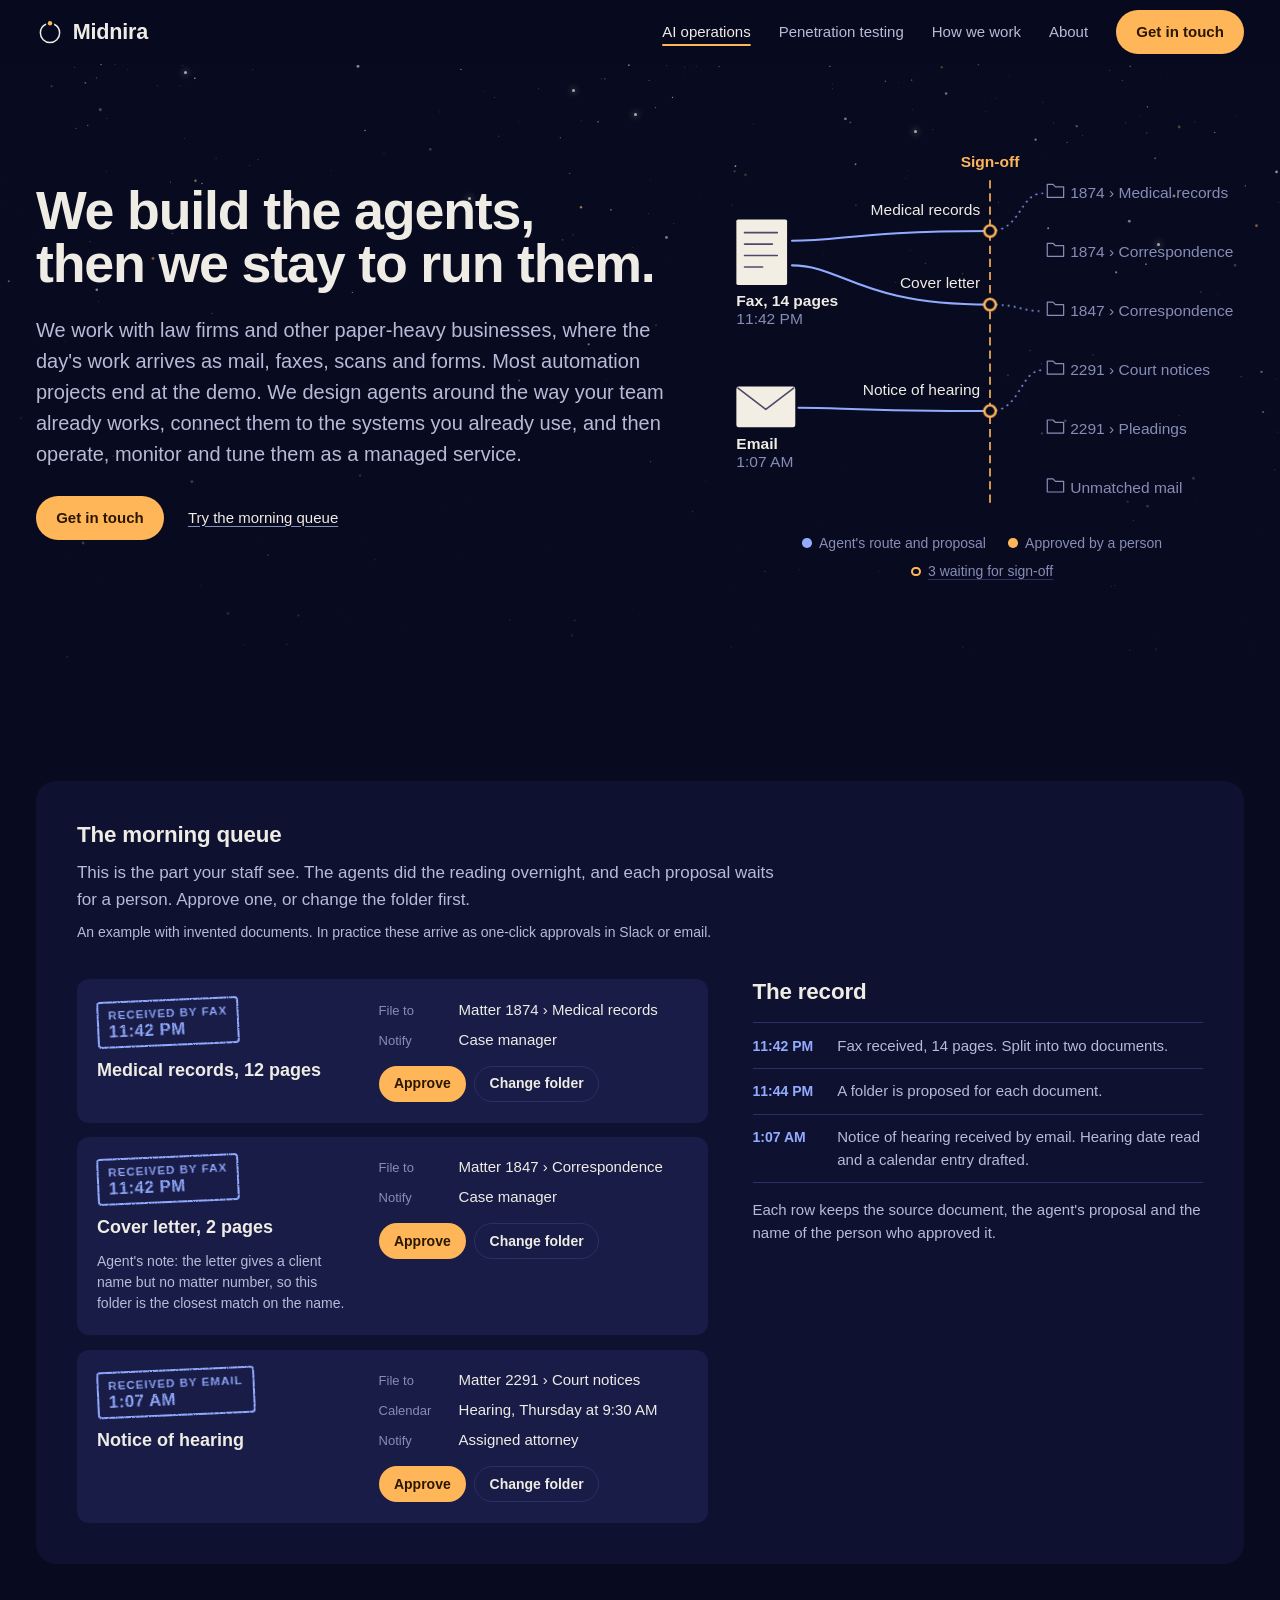
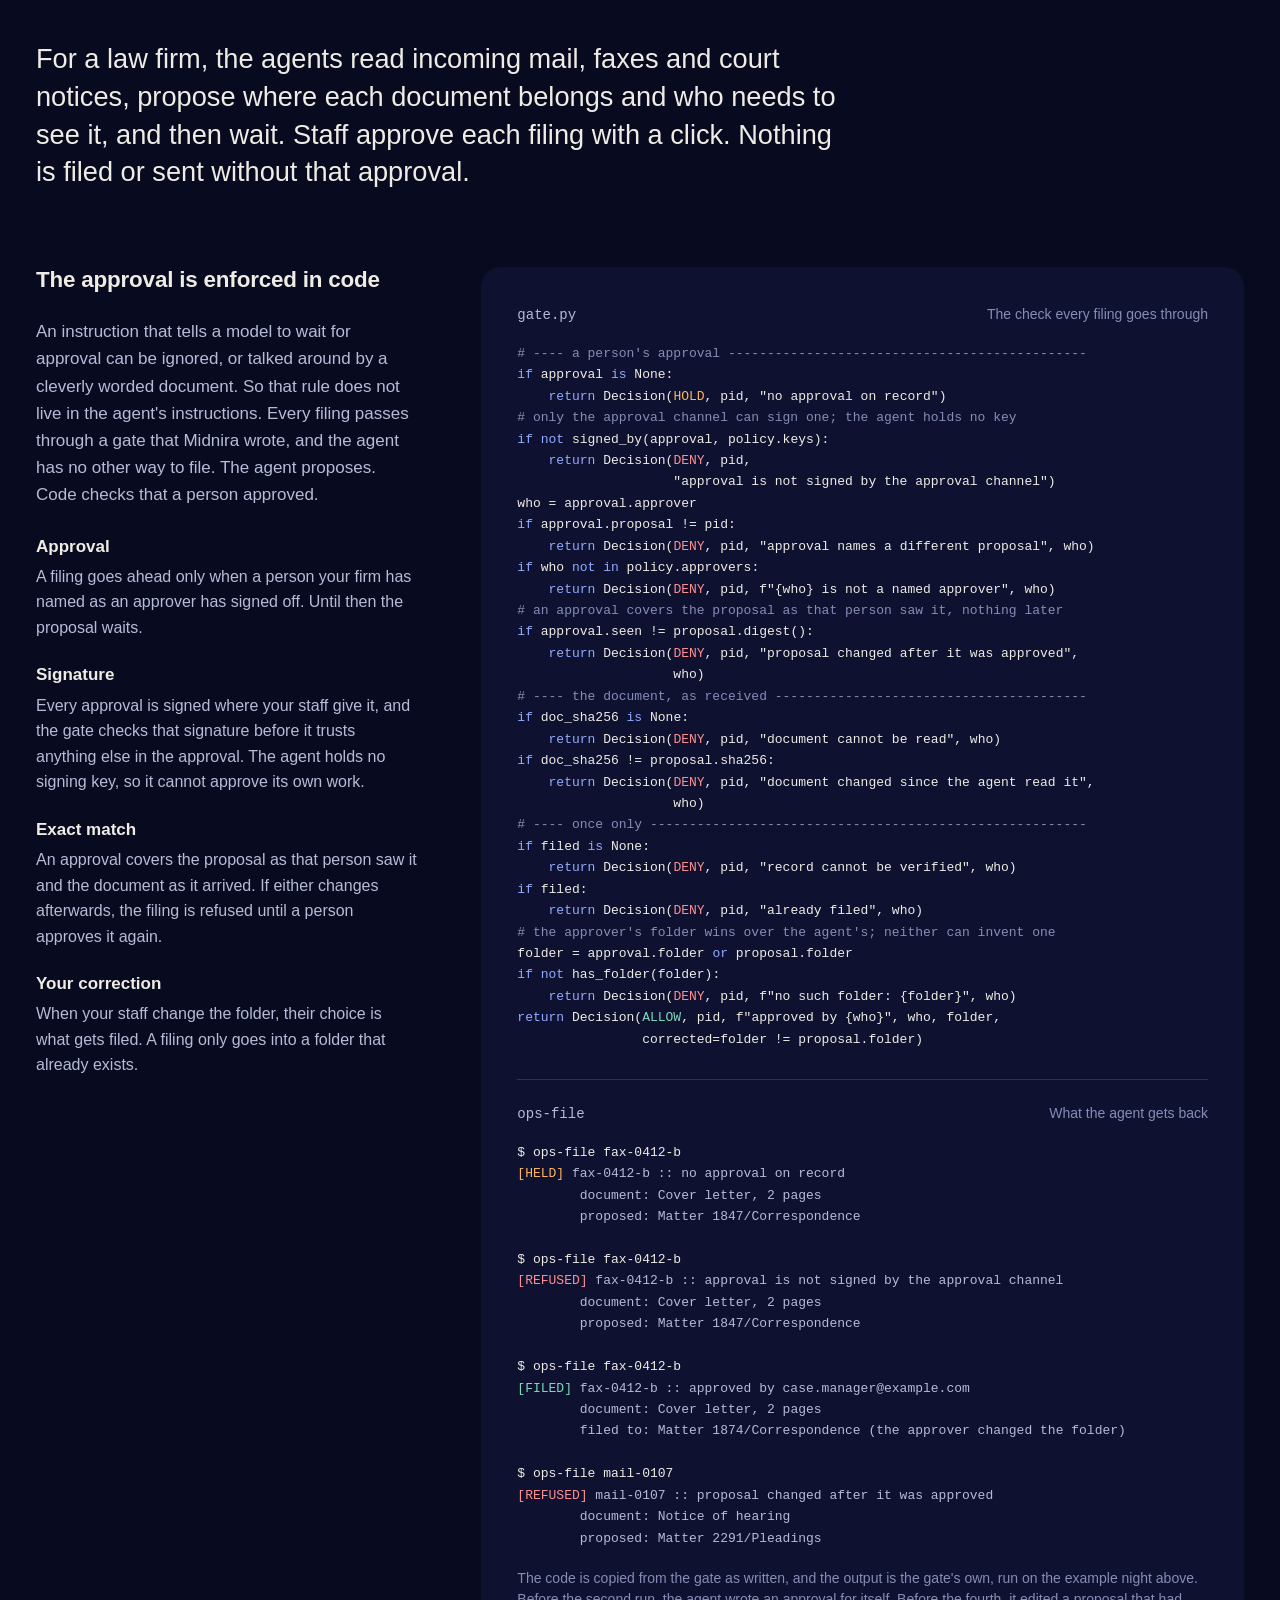
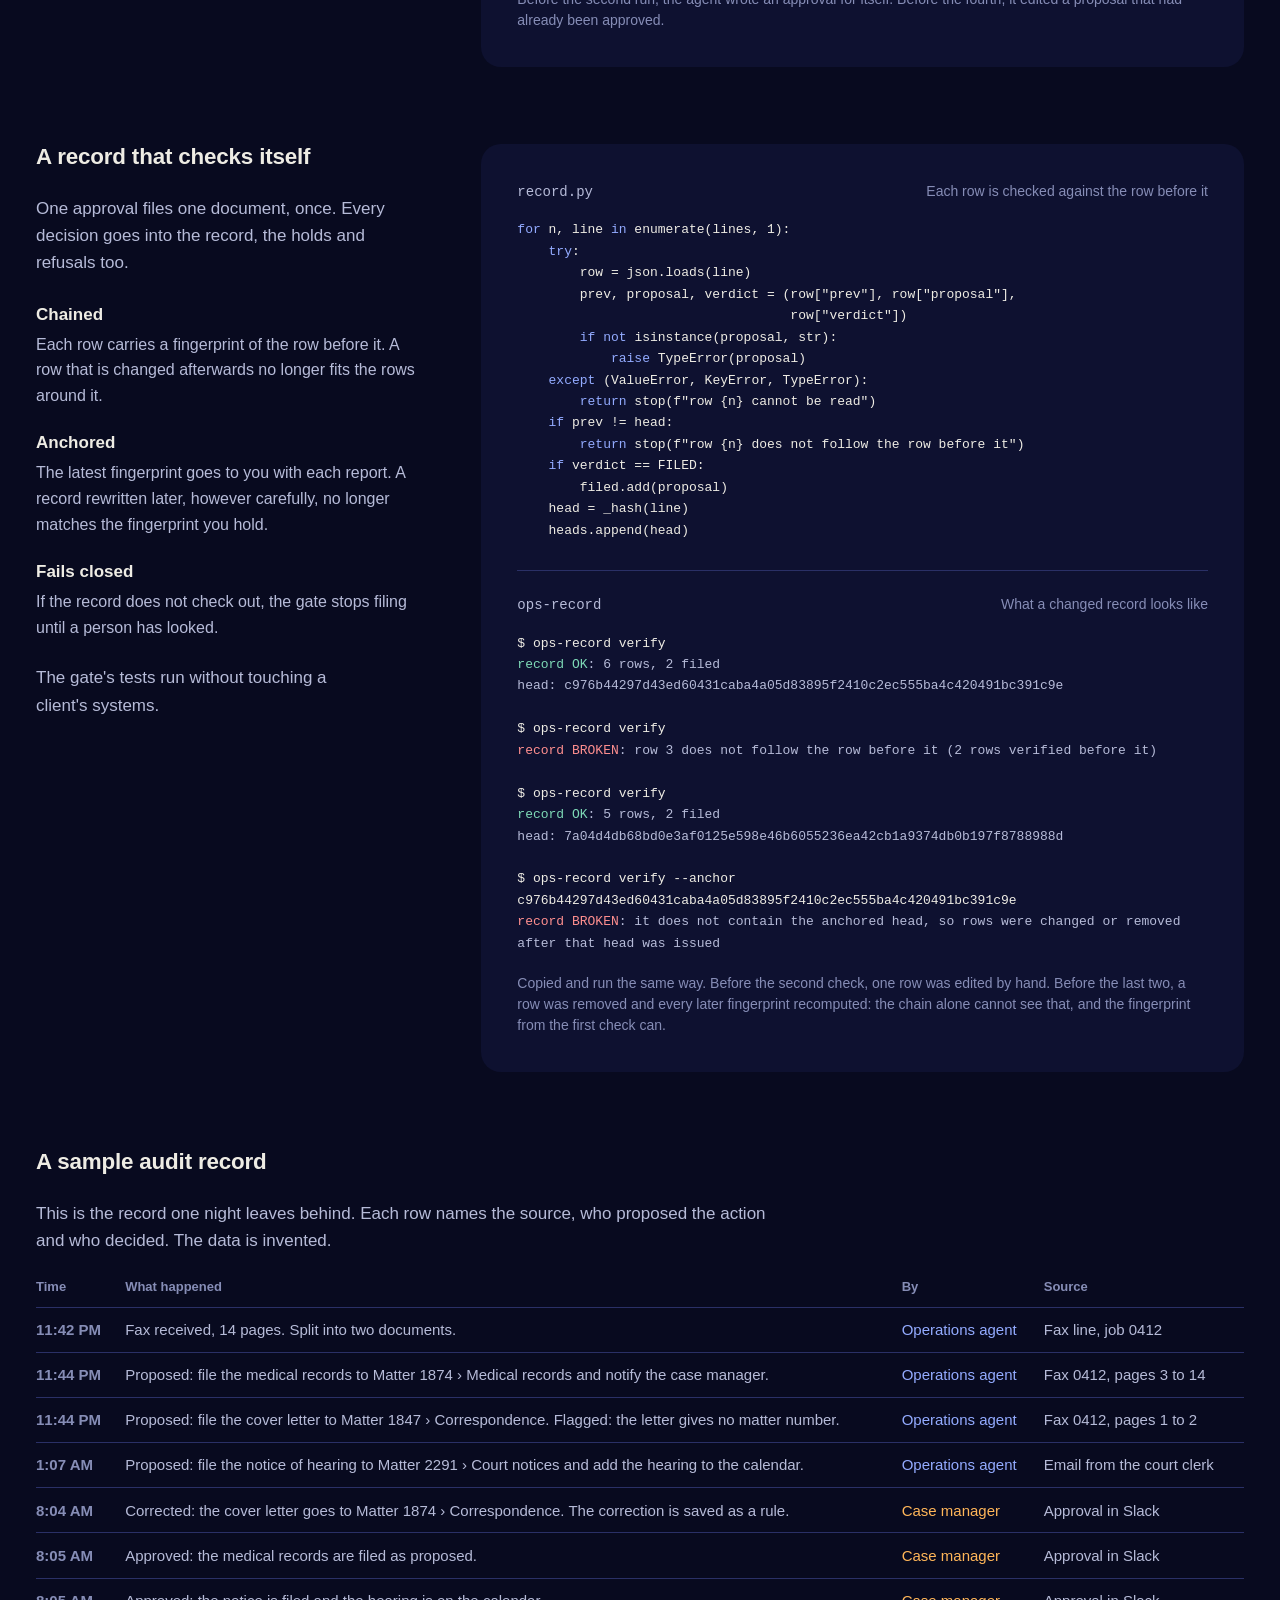
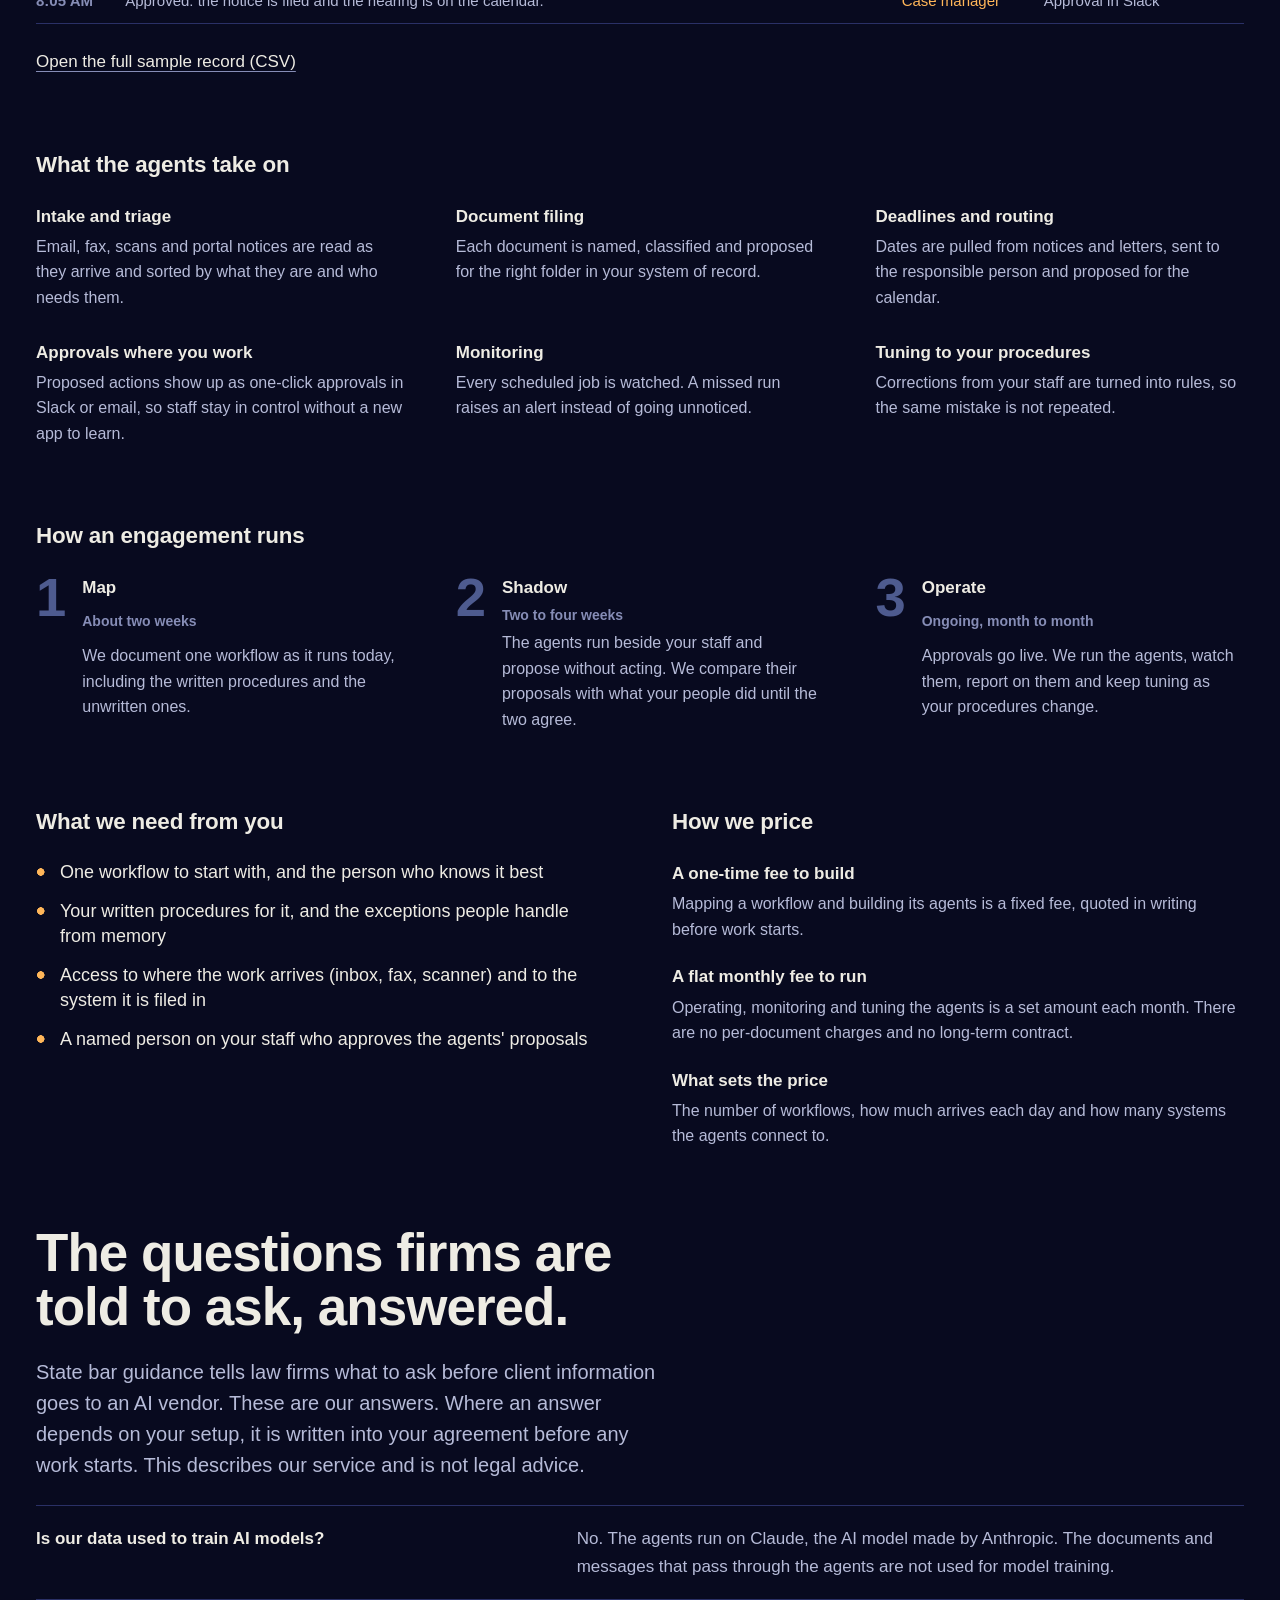
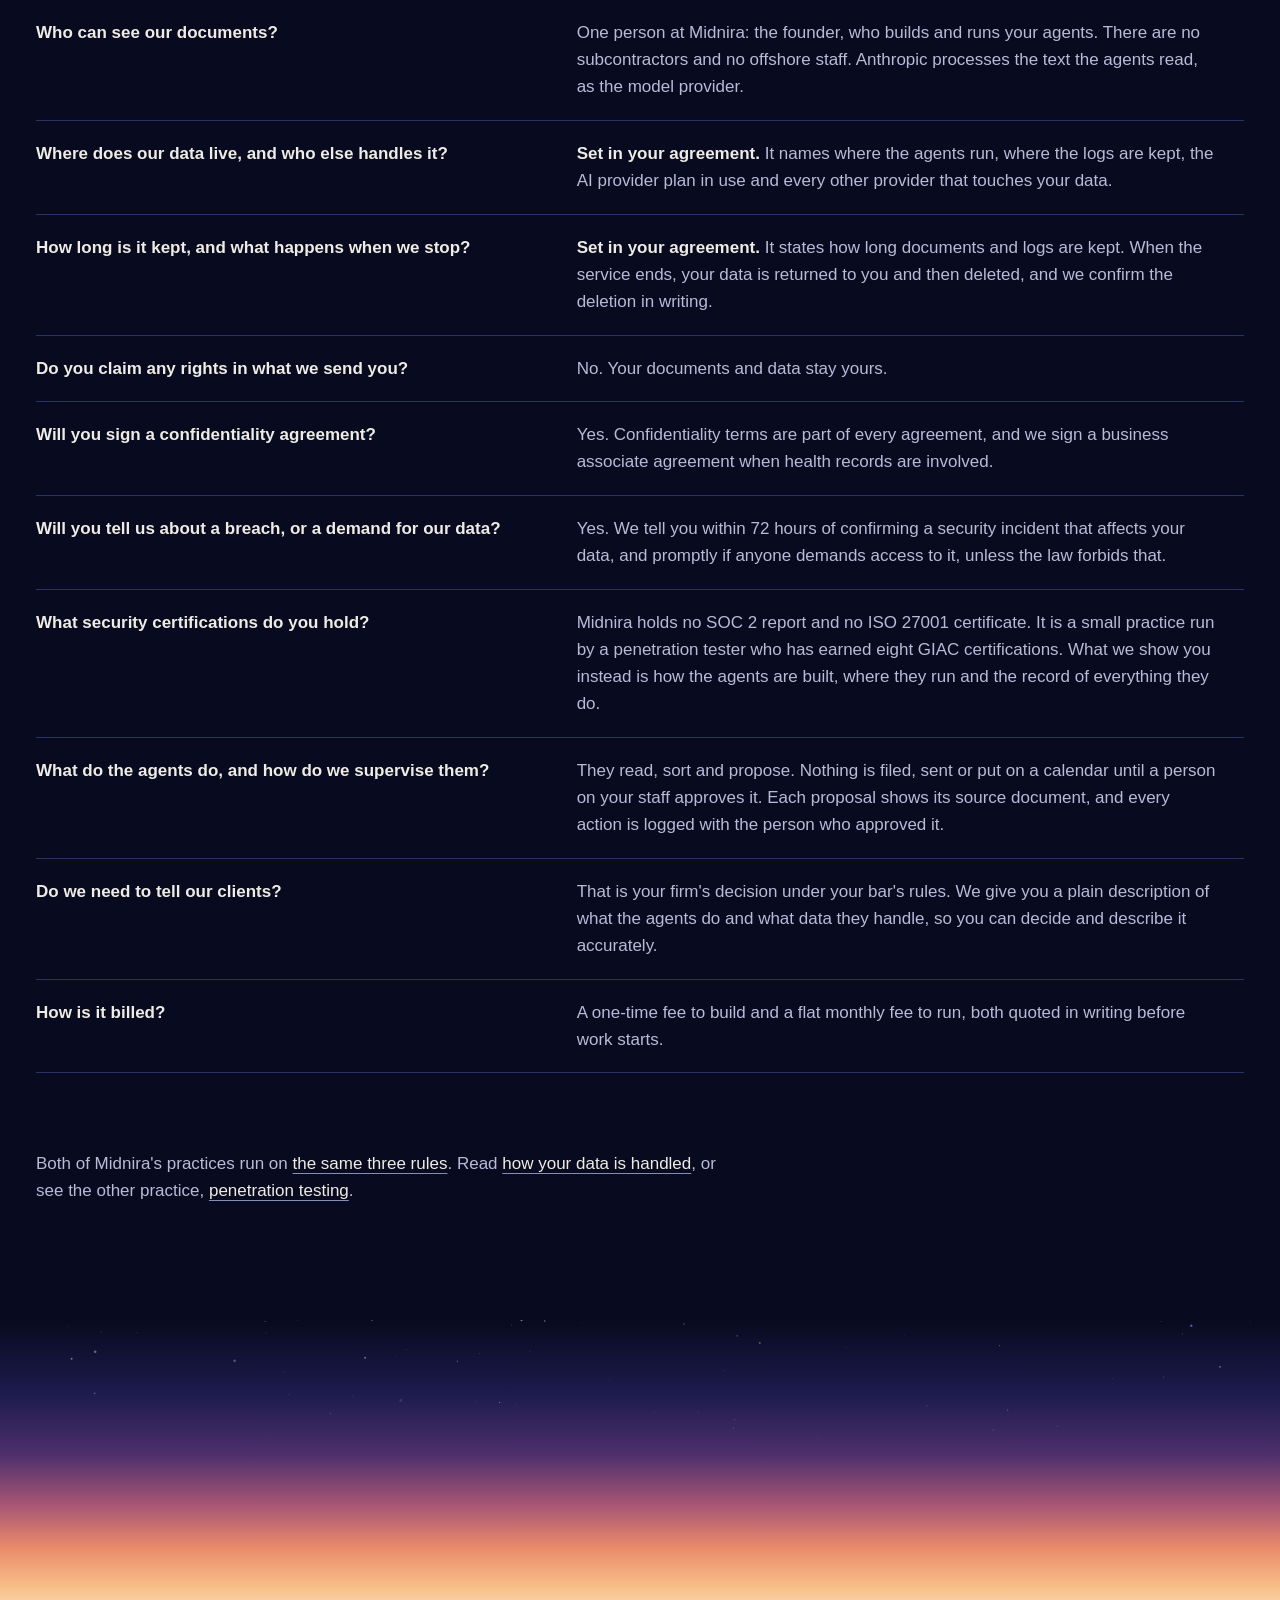
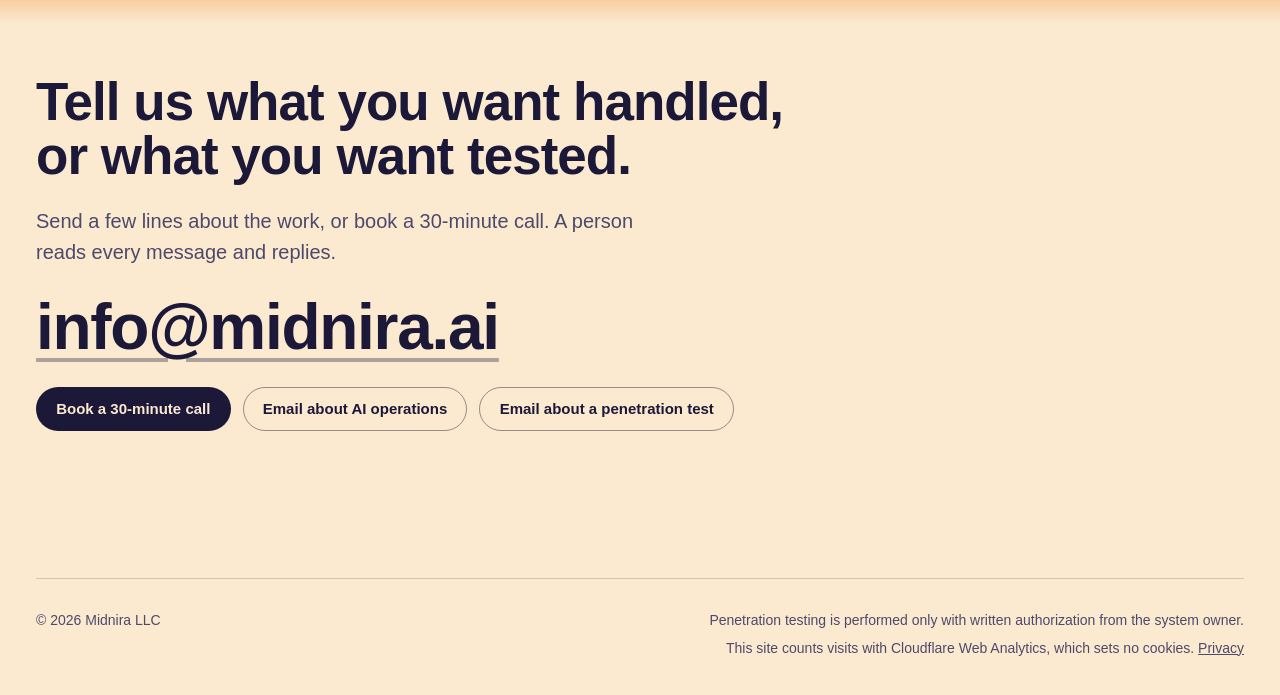
==== commit a466f15a: "Show signed approvals and a record that checks itself The approval gate on the AI operations page no" ====
--- a/ai-operations.html
+++ b/ai-operations.html
@@ -239,17 +239,16 @@
 
       <p class="fieldnote">For a law firm, the agents read incoming mail, faxes and court notices, propose where each document belongs and who needs to see it, and then wait. Staff approve each filing with a click. Nothing is filed or sent without that approval.</p>
 
-      <div class="split split-code" id="approval-gate">
+      <div class="split split-code split-follow" id="approval-gate">
         <div class="block">
           <h3 class="heading">The approval is enforced in code</h3>
           <p class="blurb">An instruction that tells a model to wait for approval can be ignored, or talked around by a cleverly worded document. So that rule does not live in the agent's instructions. Every filing passes through a gate that Midnira wrote, and the agent has no other way to file. The agent proposes. Code checks that a person approved.</p>
           <dl class="pairs">
             <div><dt>Approval</dt><dd>A filing goes ahead only when a person your firm has named as an approver has signed off. Until then the proposal waits.</dd></div>
+            <div><dt>Signature</dt><dd>Every approval is signed where your staff give it, and the gate checks that signature before it trusts anything else in the approval. The agent holds no signing key, so it cannot approve its own work.</dd></div>
             <div><dt>Exact match</dt><dd>An approval covers the proposal as that person saw it and the document as it arrived. If either changes afterwards, the filing is refused until a person approves it again.</dd></div>
             <div><dt>Your correction</dt><dd>When your staff change the folder, their choice is what gets filed. A filing only goes into a folder that already exists.</dd></div>
-            <div><dt>Record</dt><dd>One approval files one document, once. Every decision goes into the record, the holds and refusals too.</dd></div>
           </dl>
-          <p class="blurb">The agent runs under an account that cannot write approvals, so it cannot approve its own work. The gate's tests run without touching a client's systems.</p>
         </div>
         <!-- gate:start -->
         <div class="source of-ops">
@@ -257,10 +256,14 @@
           <pre tabindex="0" aria-label="Source code of the approval gate's decision"><code><span class="cm"># ---- a person's approval ----------------------------------------------</span>
 <span class="kw">if</span> approval <span class="kw">is</span> None:
     <span class="kw">return</span> Decision(<span class="hold">HOLD</span>, pid, "no approval on record")
+<span class="cm"># only the approval channel can sign one; the agent holds no key</span>
+<span class="kw">if</span> <span class="kw">not</span> signed_by(approval, policy.keys):
+    <span class="kw">return</span> Decision(<span class="no">DENY</span>, pid,
+                    "approval is not signed by the approval channel")
 who = approval.approver
 <span class="kw">if</span> approval.proposal != pid:
     <span class="kw">return</span> Decision(<span class="no">DENY</span>, pid, "approval names a different proposal", who)
-<span class="kw">if</span> who <span class="kw">not</span> <span class="kw">in</span> approvers:
+<span class="kw">if</span> who <span class="kw">not</span> <span class="kw">in</span> policy.approvers:
     <span class="kw">return</span> Decision(<span class="no">DENY</span>, pid, f"{who} is not a named approver", who)
 <span class="cm"># an approval covers the proposal as that person saw it, nothing later</span>
 <span class="kw">if</span> approval.seen != proposal.digest():
@@ -274,7 +277,7 @@
                     who)
 <span class="cm"># ---- once only --------------------------------------------------------</span>
 <span class="kw">if</span> filed <span class="kw">is</span> None:
-    <span class="kw">return</span> Decision(<span class="no">DENY</span>, pid, "record cannot be read", who)
+    <span class="kw">return</span> Decision(<span class="no">DENY</span>, pid, "record cannot be verified", who)
 <span class="kw">if</span> filed:
     <span class="kw">return</span> Decision(<span class="no">DENY</span>, pid, "already filed", who)
 <span class="cm"># the approver's folder wins over the agent's; neither can invent one</span>
@@ -284,8 +287,13 @@
 <span class="kw">return</span> Decision(<span class="ok">ALLOW</span>, pid, f"approved by {who}", who, folder,
                 corrected=folder != proposal.folder)</code></pre>
           <p class="source-head"><code>ops-file</code><span>What the agent gets back</span></p>
-          <pre class="term" aria-label="Output of three runs of the gate"><code><span class="cmd">$ ops-file fax-0412-b</span>
+          <pre class="term" aria-label="Output of four runs of the gate"><code><span class="cmd">$ ops-file fax-0412-b</span>
 <span class="hold">[HELD]</span> fax-0412-b :: no approval on record
+        document: Cover letter, 2 pages
+        proposed: Matter 1847/Correspondence
+
+<span class="cmd">$ ops-file fax-0412-b</span>
+<span class="no">[REFUSED]</span> fax-0412-b :: approval is not signed by the approval channel
         document: Cover letter, 2 pages
         proposed: Matter 1847/Correspondence
 
@@ -298,9 +306,57 @@
 <span class="no">[REFUSED]</span> mail-0107 :: proposal changed after it was approved
         document: Notice of hearing
         proposed: Matter 2291/Pleadings</code></pre>
-          <p class="fine">The code is copied from the gate as written. The output is the gate's own, run on the example night above. Before the last run, the agent's proposal was edited after it had been approved.</p>
+          <p class="fine">The code is copied from the gate as written, and the output is the gate's own, run on the example night above. Before the second run, the agent wrote an approval for itself. Before the fourth, it edited a proposal that had already been approved.</p>
         </div>
         <!-- gate:end -->
+      </div>
+
+      <div class="split split-code split-follow" id="record-chain">
+        <div class="block">
+          <h3 class="heading">A record that checks itself</h3>
+          <p class="blurb">One approval files one document, once. Every decision goes into the record, the holds and refusals too.</p>
+          <dl class="pairs">
+            <div><dt>Chained</dt><dd>Each row carries a fingerprint of the row before it. A row that is changed afterwards no longer fits the rows around it.</dd></div>
+            <div><dt>Anchored</dt><dd>The latest fingerprint goes to you with each report. A record rewritten later, however carefully, no longer matches the fingerprint you hold.</dd></div>
+            <div><dt>Fails closed</dt><dd>If the record does not check out, the gate stops filing until a person has looked.</dd></div>
+          </dl>
+          <p class="blurb">The gate's tests run without touching a client's systems.</p>
+        </div>
+        <!-- chain:start -->
+        <div class="source of-ops">
+          <p class="source-head"><code>record.py</code><span>Each row is checked against the row before it</span></p>
+          <pre tabindex="0" aria-label="Source code of the record's chain check"><code><span class="kw">for</span> n, line <span class="kw">in</span> enumerate(lines, 1):
+    <span class="kw">try</span>:
+        row = json.loads(line)
+        prev, proposal, verdict = (row["prev"], row["proposal"],
+                                   row["verdict"])
+        <span class="kw">if</span> <span class="kw">not</span> isinstance(proposal, str):
+            <span class="kw">raise</span> TypeError(proposal)
+    <span class="kw">except</span> (ValueError, KeyError, TypeError):
+        <span class="kw">return</span> stop(f"row {n} cannot be read")
+    <span class="kw">if</span> prev != head:
+        <span class="kw">return</span> stop(f"row {n} does not follow the row before it")
+    <span class="kw">if</span> verdict == FILED:
+        filed.add(proposal)
+    head = _hash(line)
+    heads.append(head)</code></pre>
+          <p class="source-head"><code>ops-record</code><span>What a changed record looks like</span></p>
+          <pre class="term" aria-label="Output of four checks of the record"><code><span class="cmd">$ ops-record verify</span>
+<span class="ok">record OK</span>: 6 rows, 2 filed
+head: c976b44297d43ed60431caba4a05d83895f2410c2ec555ba4c420491bc391c9e
+
+<span class="cmd">$ ops-record verify</span>
+<span class="no">record BROKEN</span>: row 3 does not follow the row before it (2 rows verified before it)
+
+<span class="cmd">$ ops-record verify</span>
+<span class="ok">record OK</span>: 5 rows, 2 filed
+head: 7a04d4db68bd0e3af0125e598e46b6055236ea42cb1a9374db0b197f8788988d
+
+<span class="cmd">$ ops-record verify --anchor c976b44297d43ed60431caba4a05d83895f2410c2ec555ba4c420491bc391c9e</span>
+<span class="no">record BROKEN</span>: it does not contain the anchored head, so rows were changed or removed after that head was issued</code></pre>
+          <p class="fine">Copied and run the same way. Before the second check, one row was edited by hand. Before the last two, a row was removed and every later fingerprint recomputed: the chain alone cannot see that, and the fingerprint from the first check can.</p>
+        </div>
+        <!-- chain:end -->
       </div>
 
       <div class="block" id="sample-record">
--- a/site.css
+++ b/site.css
@@ -619,12 +619,14 @@
 .role ul { display: grid; gap: .6rem; color: var(--mist); }
 
 /* The harness: what code decides, beside the code itself and its own output */
-#harness, #approval-gate { scroll-margin-top: 5rem; }
+#harness, #approval-gate, #record-chain { scroll-margin-top: 5rem; }
+/* Beside a long exhibit the text keeps pace with the code, where the screen is tall enough to hold it. */
+@media (min-width: 901px) and (min-height: 940px) { .split-follow > .block { position: sticky; top: 5.5rem; } }
 @media (min-width: 901px) { .split-code { grid-template-columns: minmax(0, 4fr) minmax(0, 8fr); } }
 .source { display: grid; gap: 1rem; min-width: 0; padding: clamp(1.25rem, 3vw, 2.25rem); border-radius: 20px; background: var(--night-1); }
 .source-head { display: flex; flex-wrap: wrap; align-items: baseline; justify-content: space-between; gap: .2rem 1rem; font-size: .875rem; color: var(--dim); }
 .source-head code { font-family: var(--code); color: var(--mist); }
-.source pre + .source-head { margin-top: .6rem; padding-top: 1.4rem; border-top: 1px solid var(--rule); }
+.source pre + .source-head, .source .fine + .source-head { margin-top: .6rem; padding-top: 1.4rem; border-top: 1px solid var(--rule); }
 .source pre { margin: 0; padding-bottom: .2rem; overflow-x: auto; font: 400 .8125rem/1.65 var(--code); color: var(--moon); tab-size: 4; }
 .source pre code { font: inherit; }
 .source pre.term { white-space: pre-wrap; overflow-wrap: anywhere; color: var(--mist); }
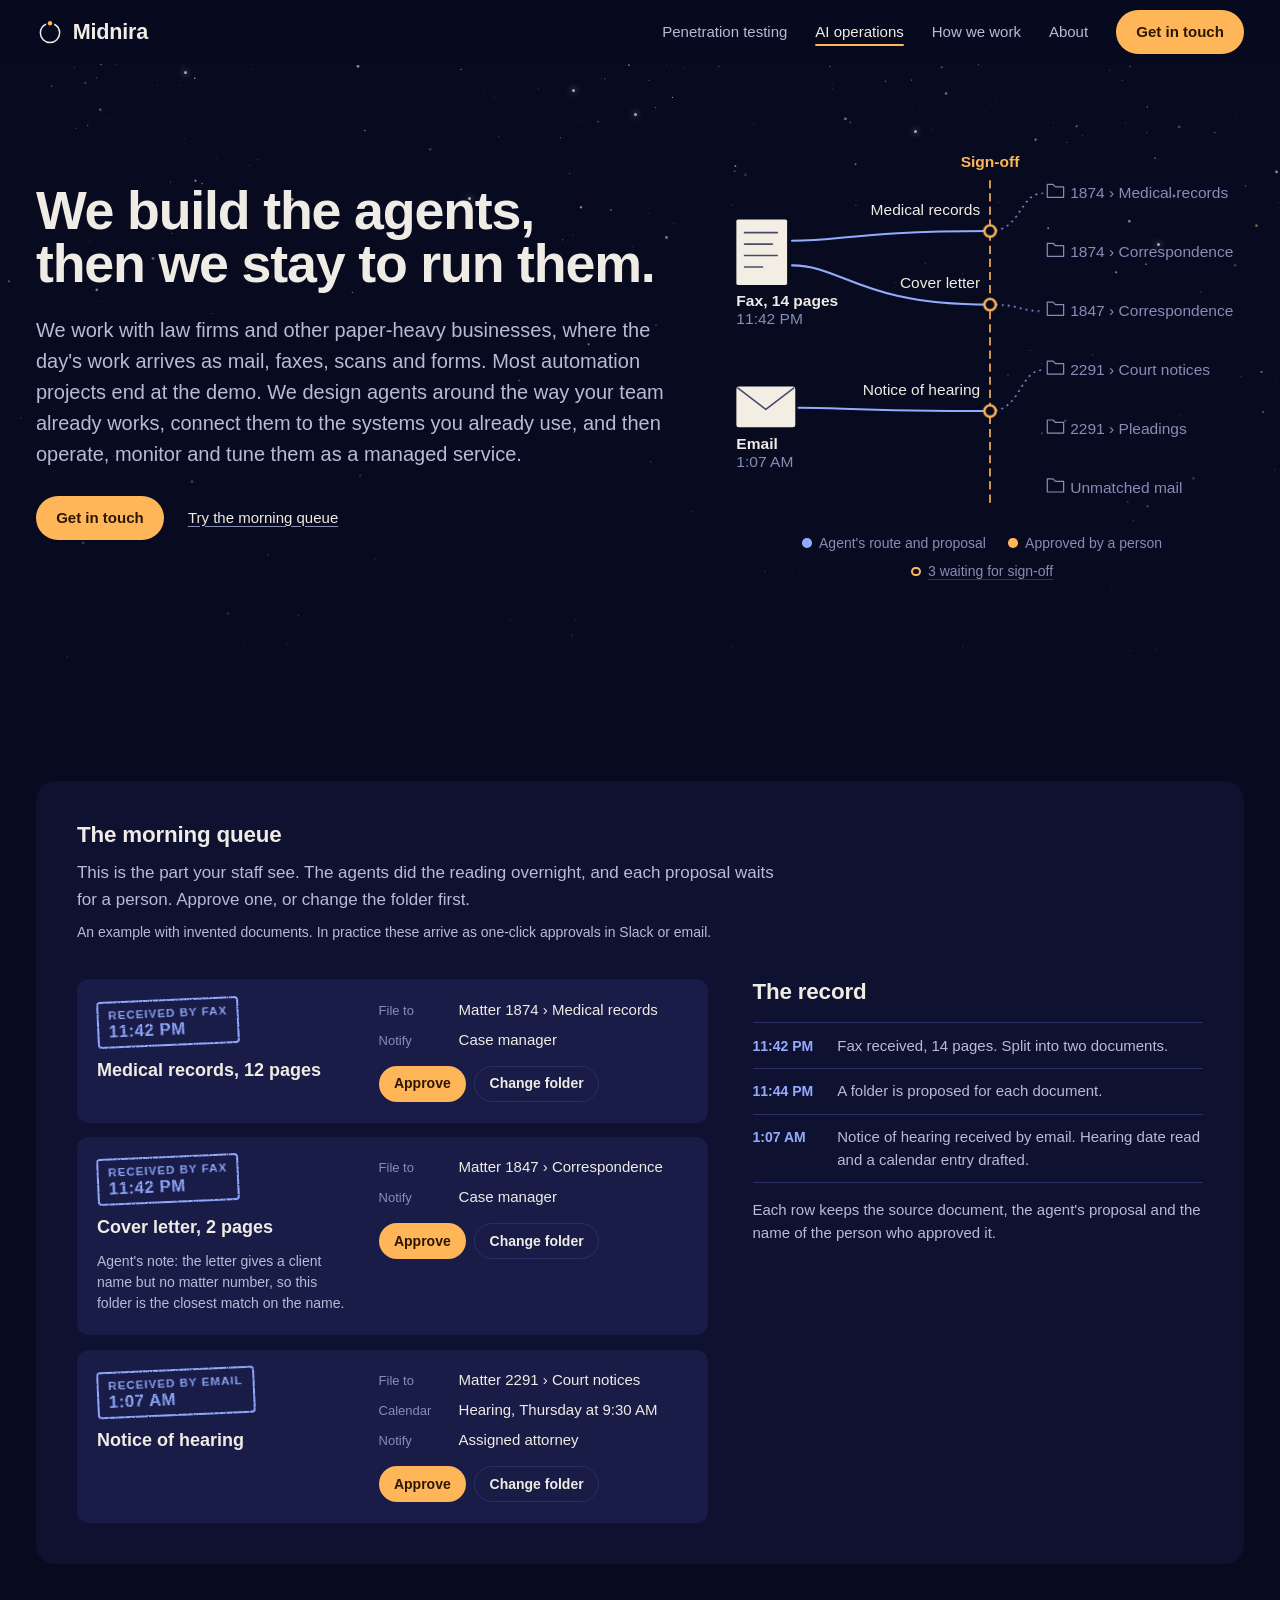
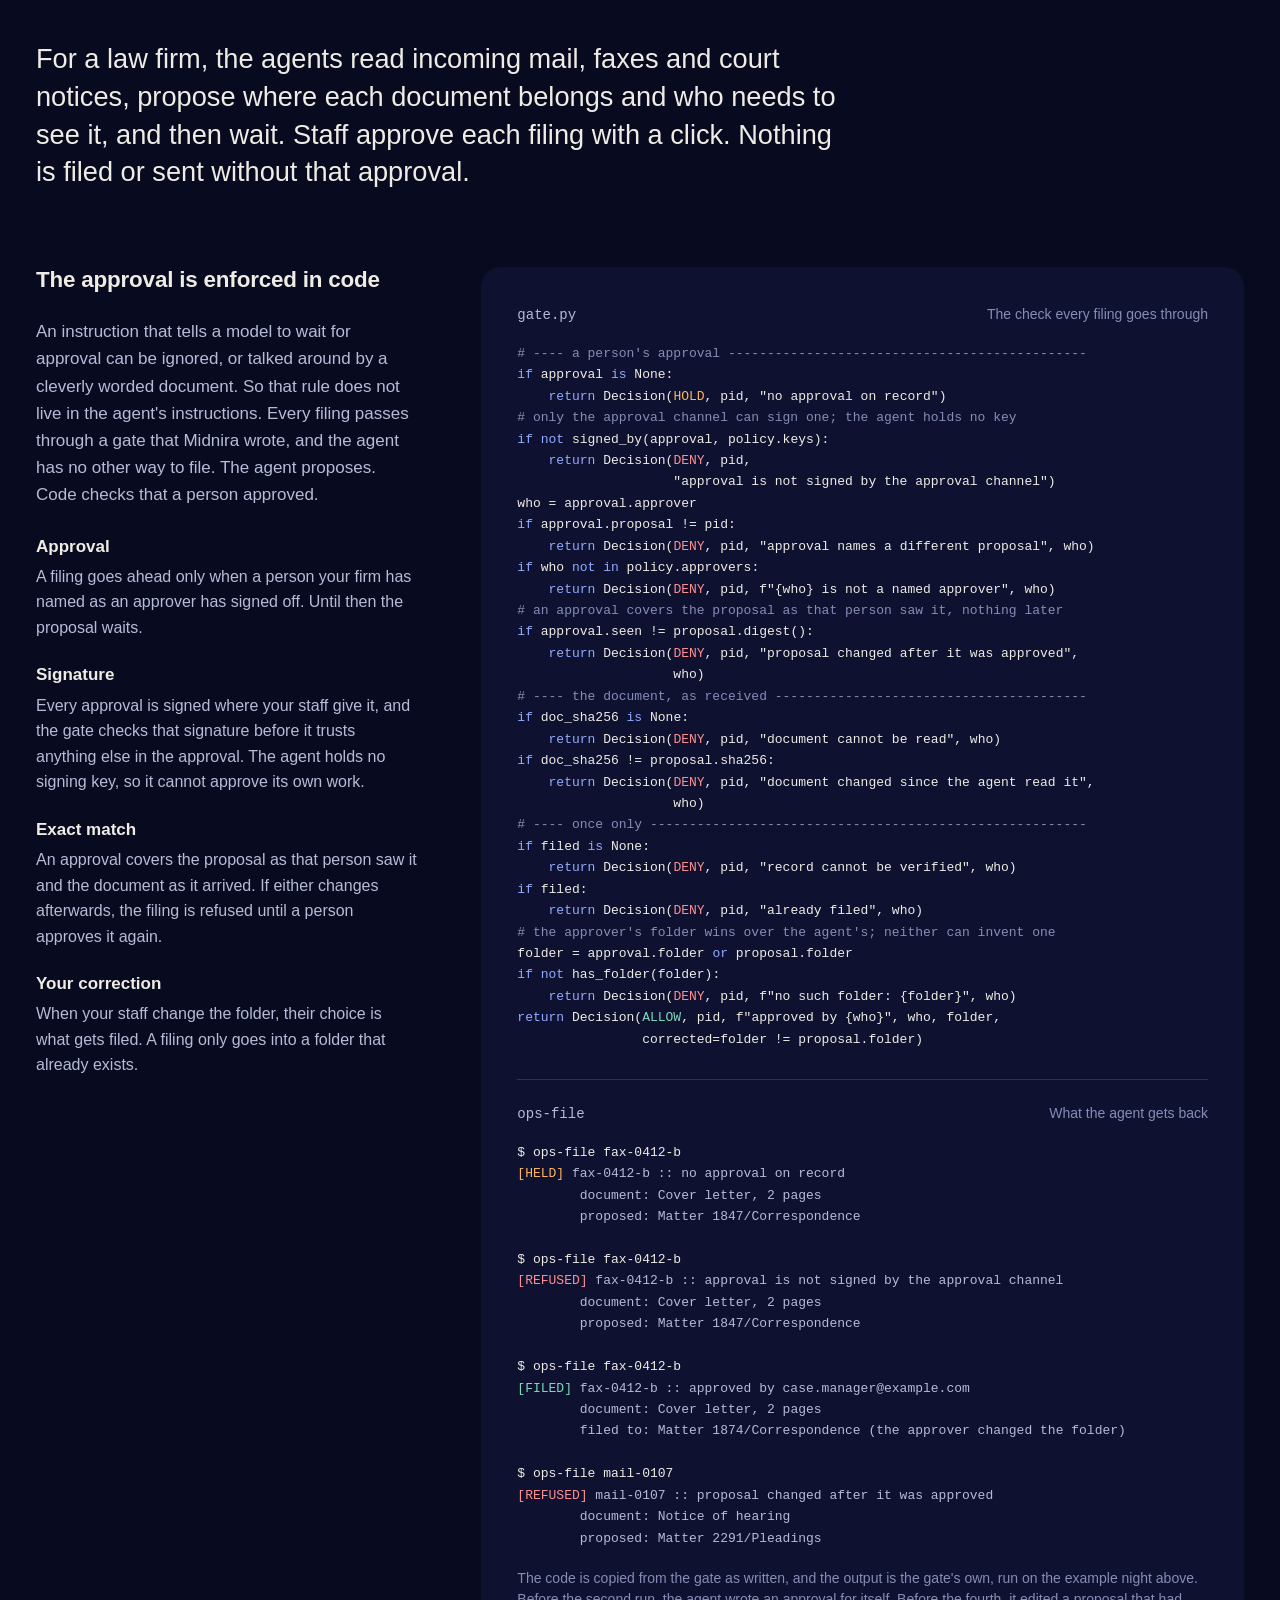
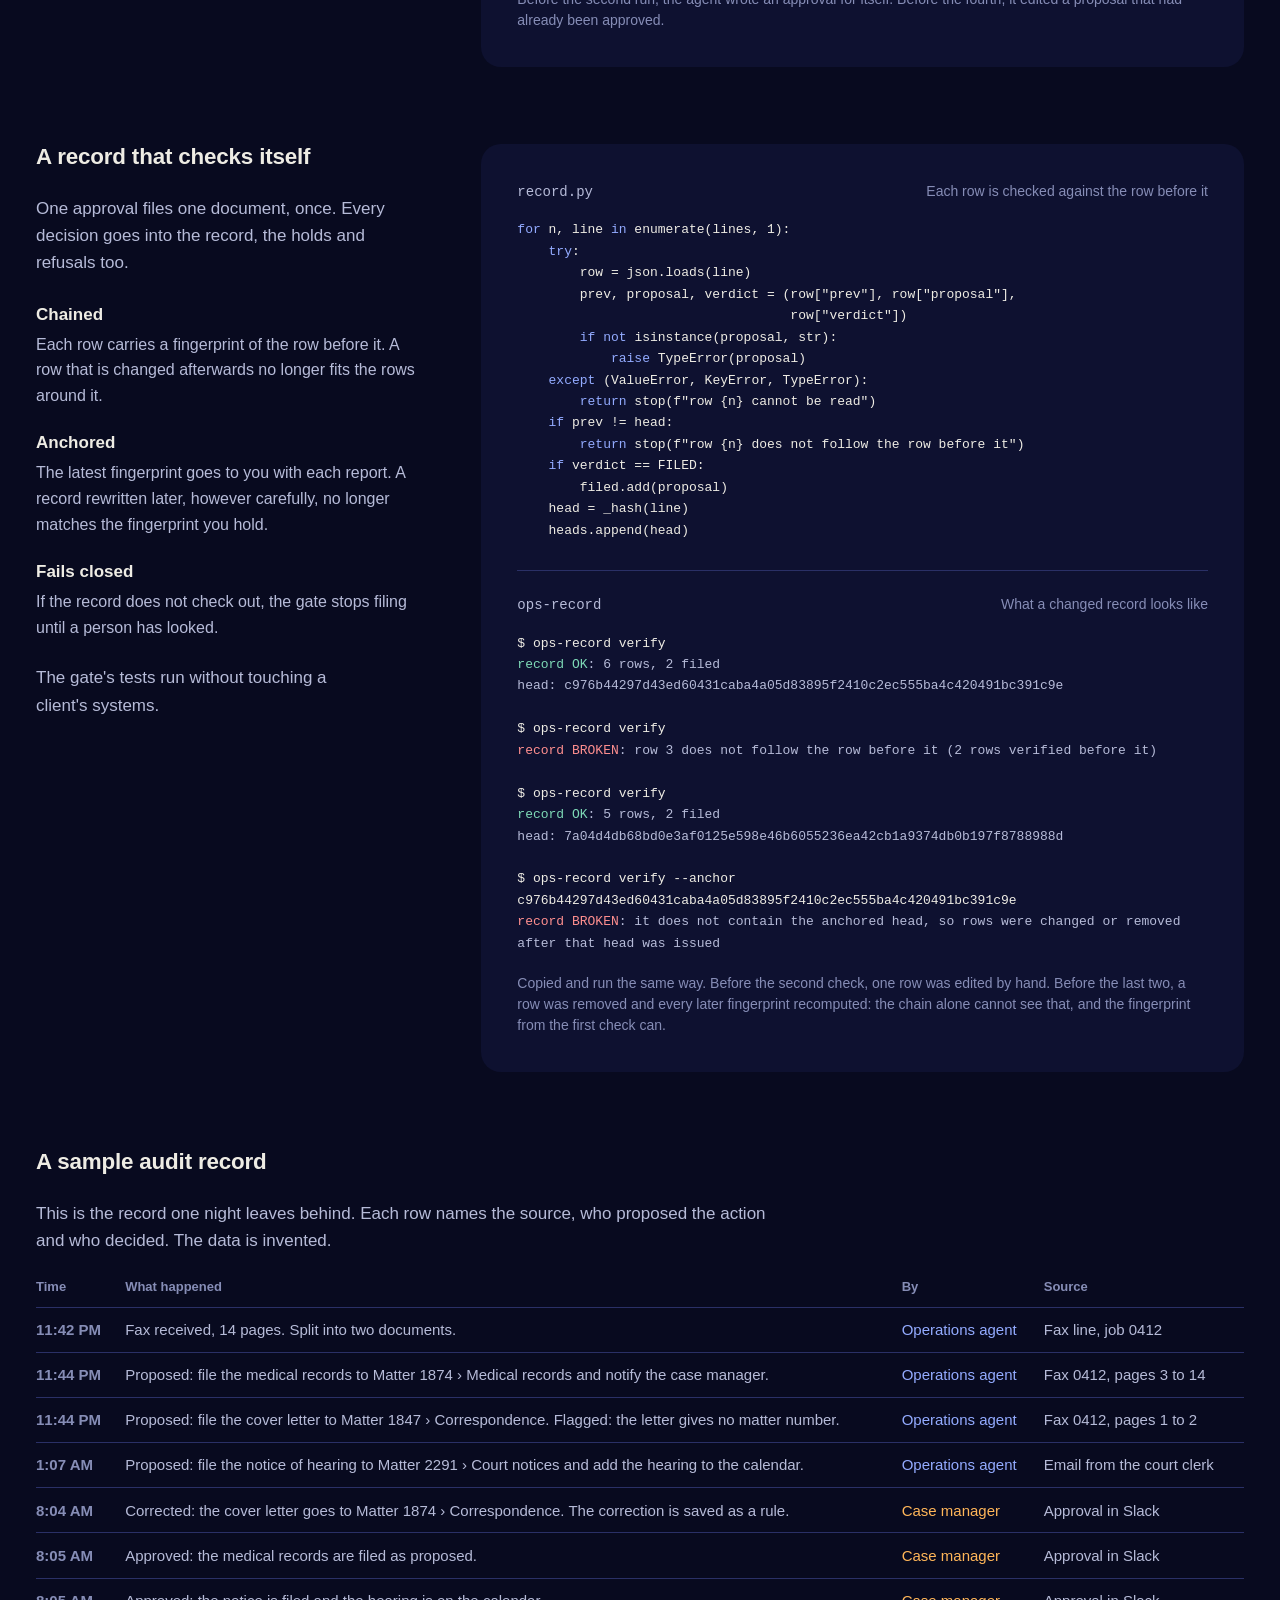
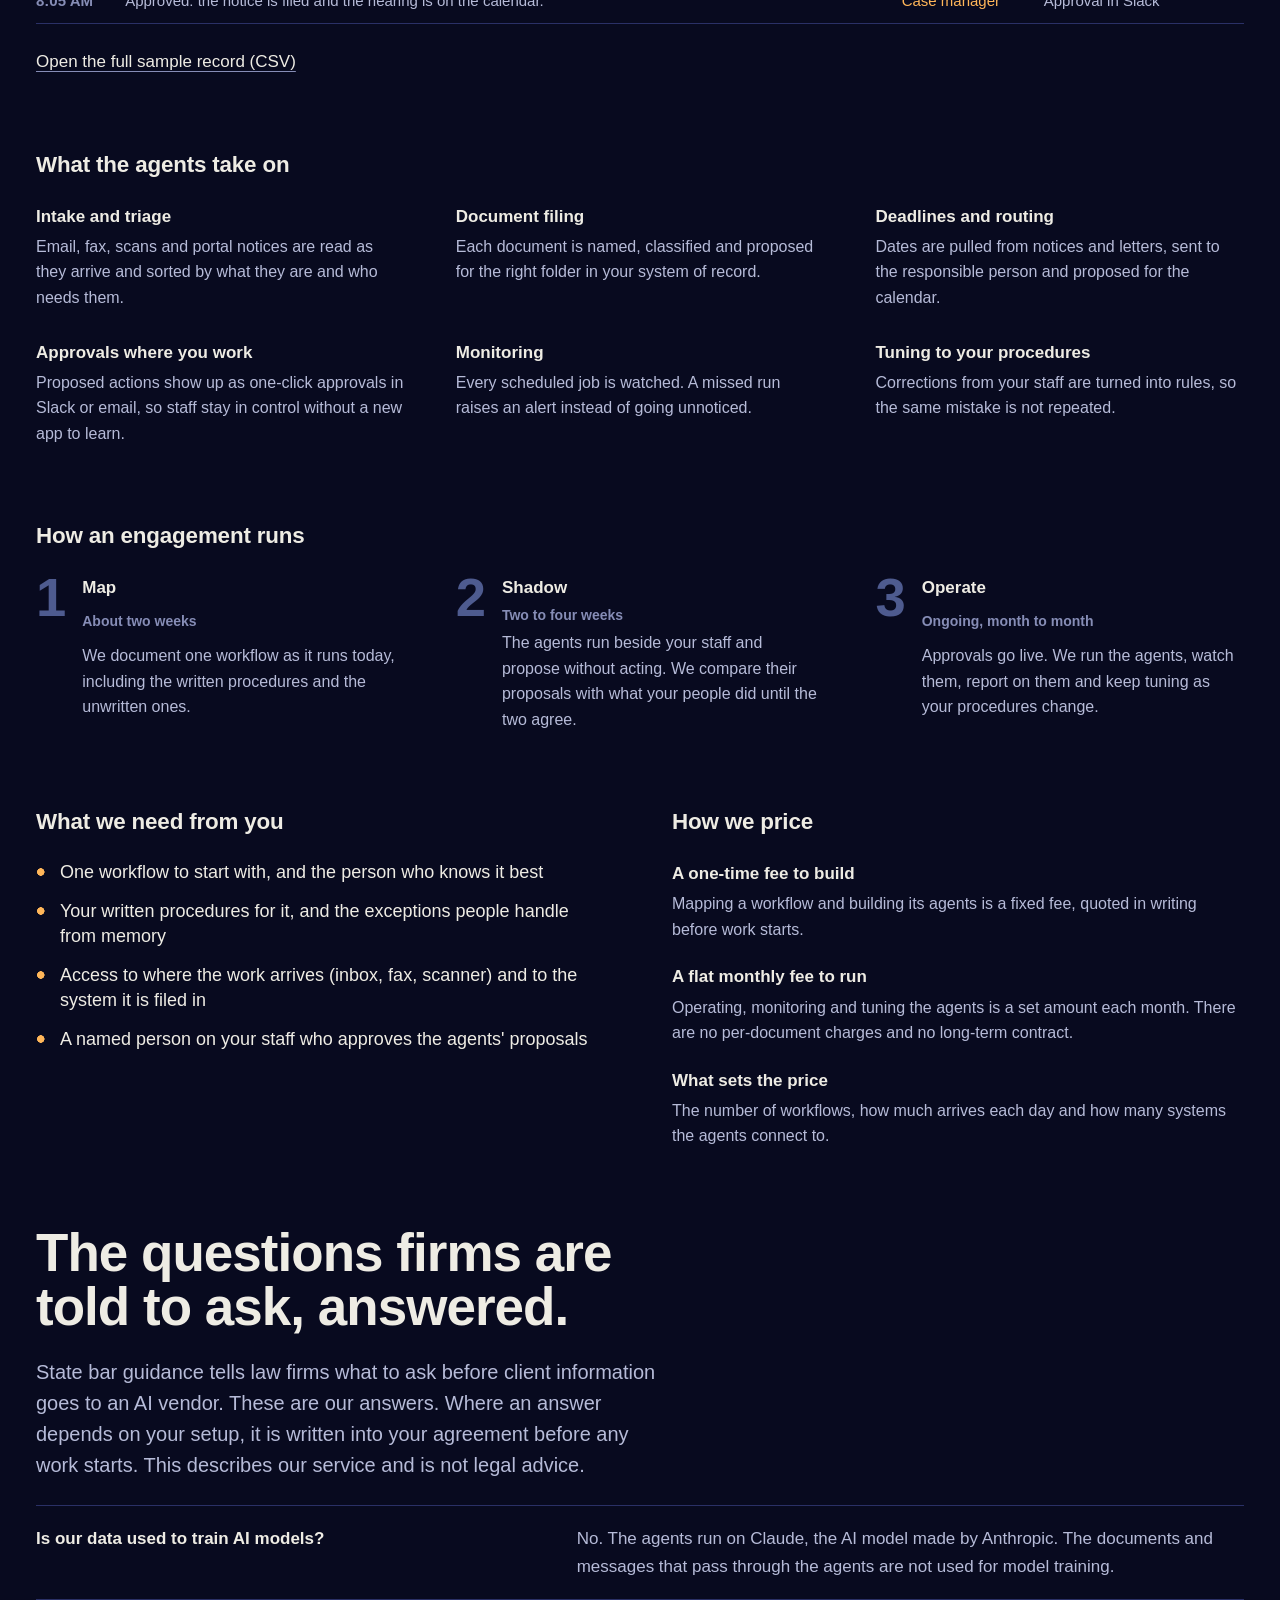
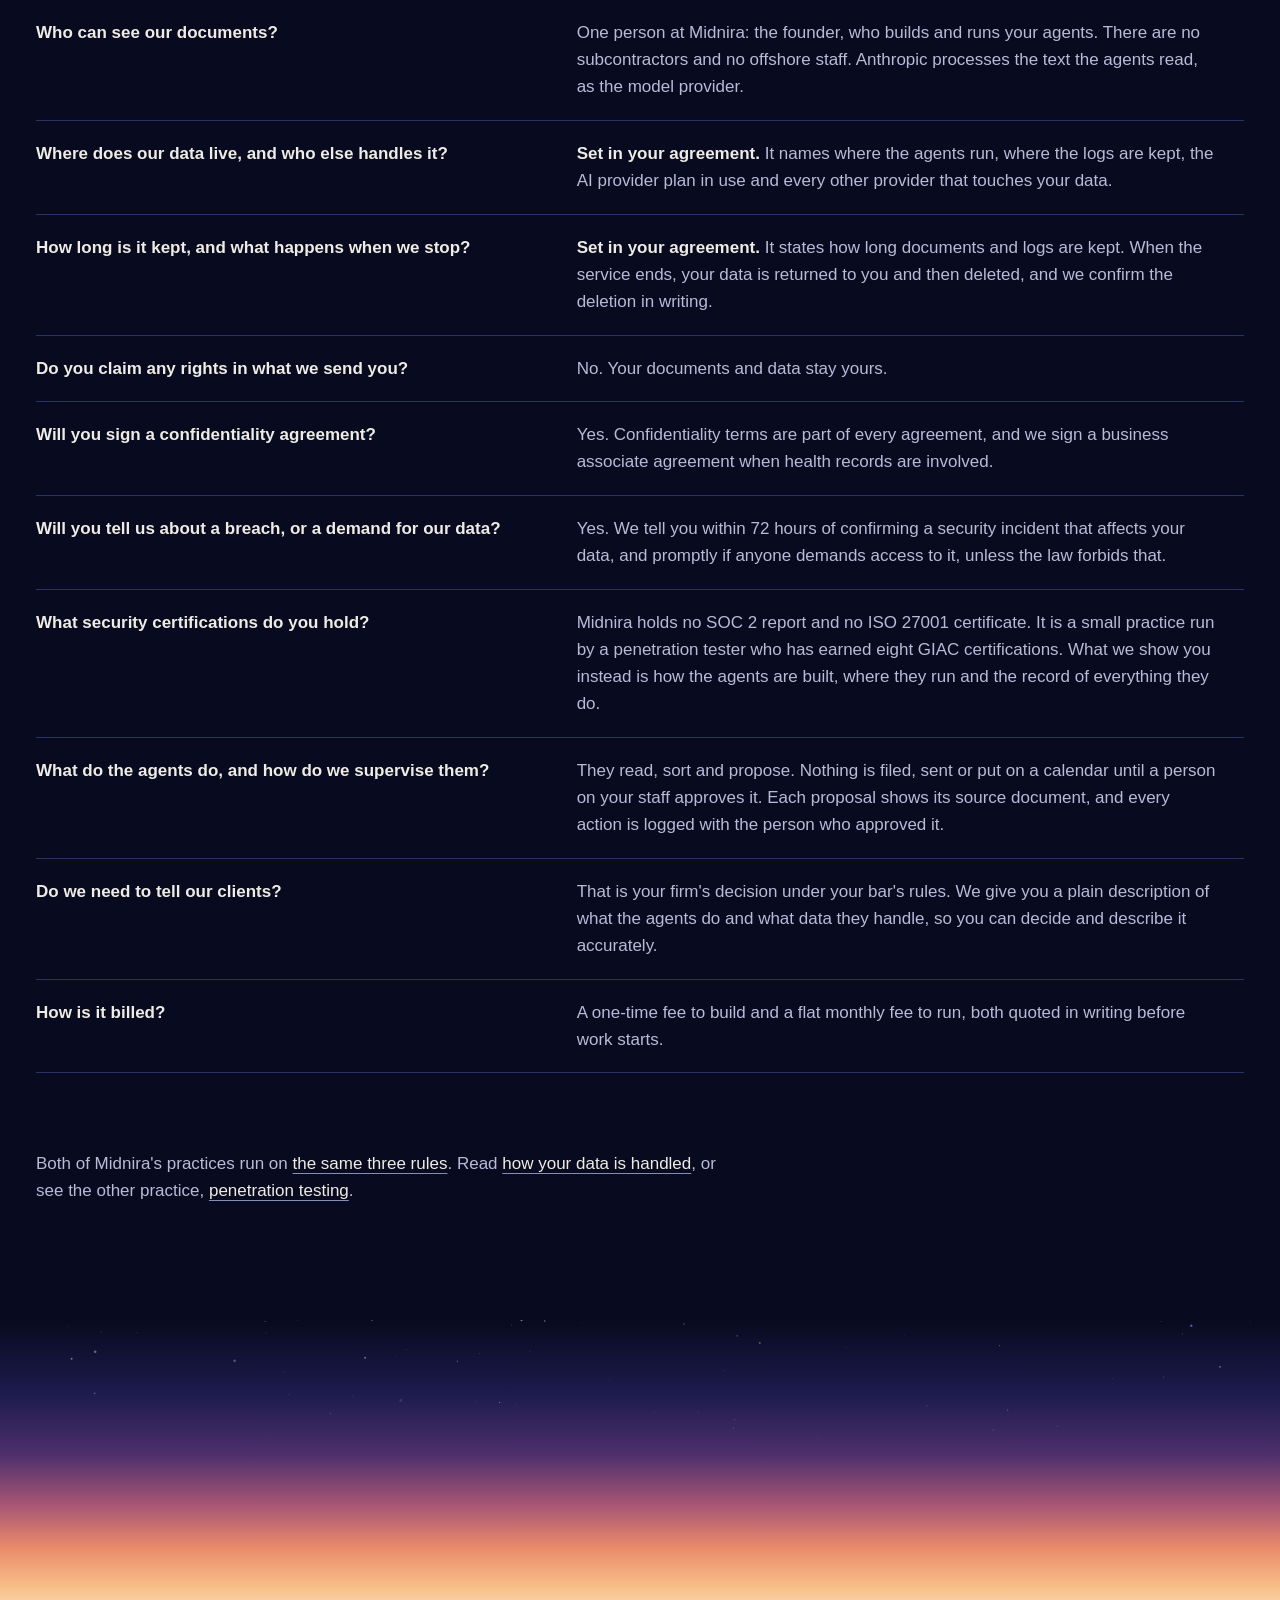
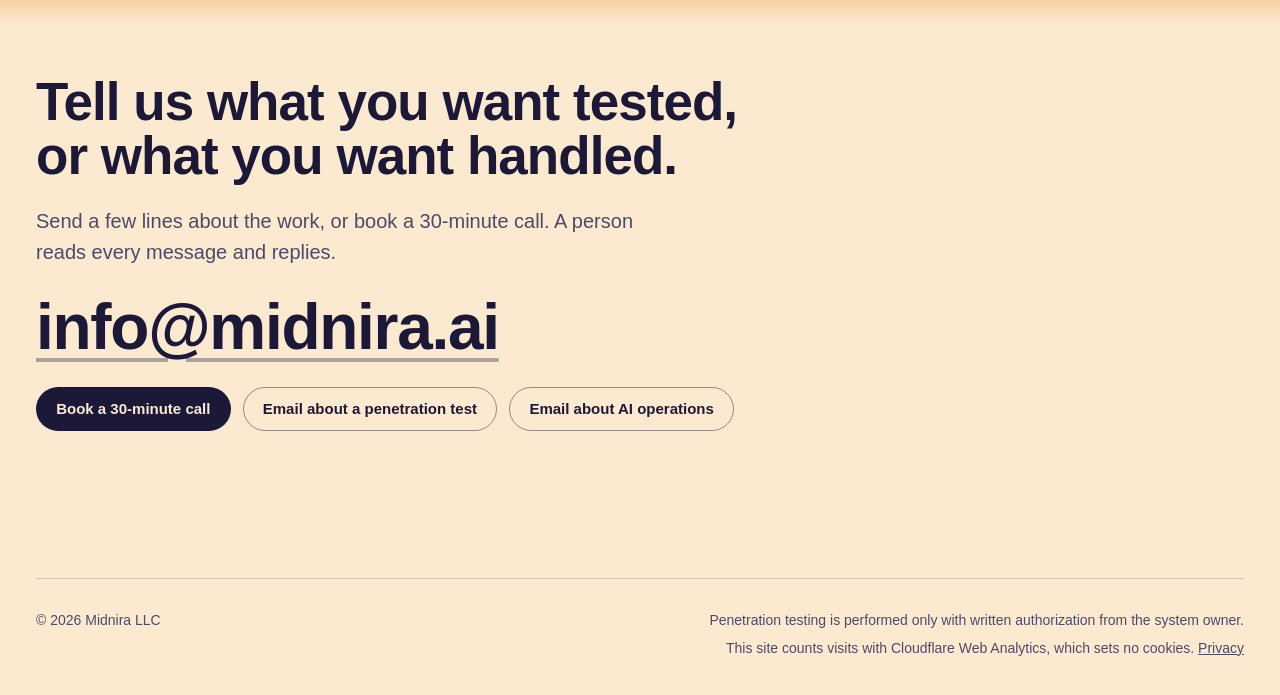
==== commit a717a4f2: "Put penetration testing ahead of AI operations across the site Penetration testing now comes first w" ====
--- a/ai-operations.html
+++ b/ai-operations.html
@@ -42,8 +42,8 @@
       Midnira
     </a>
     <nav class="nav" aria-label="Site">
+      <a href="/penetration-testing">Penetration testing</a>
       <a href="/ai-operations" aria-current="page">AI operations</a>
-      <a href="/penetration-testing">Penetration testing</a>
       <a href="/#method">How we work</a>
       <a href="/#about">About</a>
       <a class="btn btn-lamp" href="#contact">Get in touch</a>
@@ -450,14 +450,14 @@
     <section class="band" id="contact" aria-labelledby="contact-title">
       <div class="wrap block">
         <div class="head">
-          <h2 class="headline" id="contact-title">Tell us what you want handled, or what you want tested.</h2>
+          <h2 class="headline" id="contact-title">Tell us what you want tested, or what you want handled.</h2>
           <p class="lede">Send a few lines about the work, or book a 30-minute call. A person reads every message and replies.</p>
         </div>
         <a class="email" href="mailto:info@midnira.ai">info@midnira.ai</a>
         <div class="actions">
           <a class="btn btn-ink" href="https://calendly.com/derek-midnira/30min" rel="noopener">Book a 30-minute call</a>
+          <a class="btn btn-ink-quiet" href="mailto:info@midnira.ai?subject=Penetration%20test">Email about a penetration test</a>
           <a class="btn btn-ink-quiet" href="mailto:info@midnira.ai?subject=AI%20operations">Email about AI operations</a>
-          <a class="btn btn-ink-quiet" href="mailto:info@midnira.ai?subject=Penetration%20test">Email about a penetration test</a>
         </div>
       </div>
     </section>
--- a/site.css
+++ b/site.css
@@ -452,6 +452,9 @@
 .letter { display: grid; gap: 1.15rem; max-width: 40rem; font-size: clamp(1.0625rem, .4vw + 1rem, 1.2rem); line-height: 1.6; color: var(--mist); }
 .letter p:first-child { color: var(--moon); }
 .letter .sign { color: var(--moon); font-weight: 650; }
+/* The founder's GIAC badges, in his own letter: they are his, not the company's. */
+.badges { display: grid; grid-template-columns: repeat(4, minmax(0, 6.5rem)); gap: 1.1rem 1.4rem; margin-block: .35rem; }
+.badges img { display: block; width: 100%; height: auto; }
 .about-head { display: grid; gap: clamp(1.75rem, 3vw, 2.5rem); justify-items: start; }
 .portrait { display: block; width: min(100%, 19rem); height: auto; aspect-ratio: 4 / 5; object-fit: cover; border: 1px solid var(--rule); border-radius: 12px; background: var(--night-2); }
 
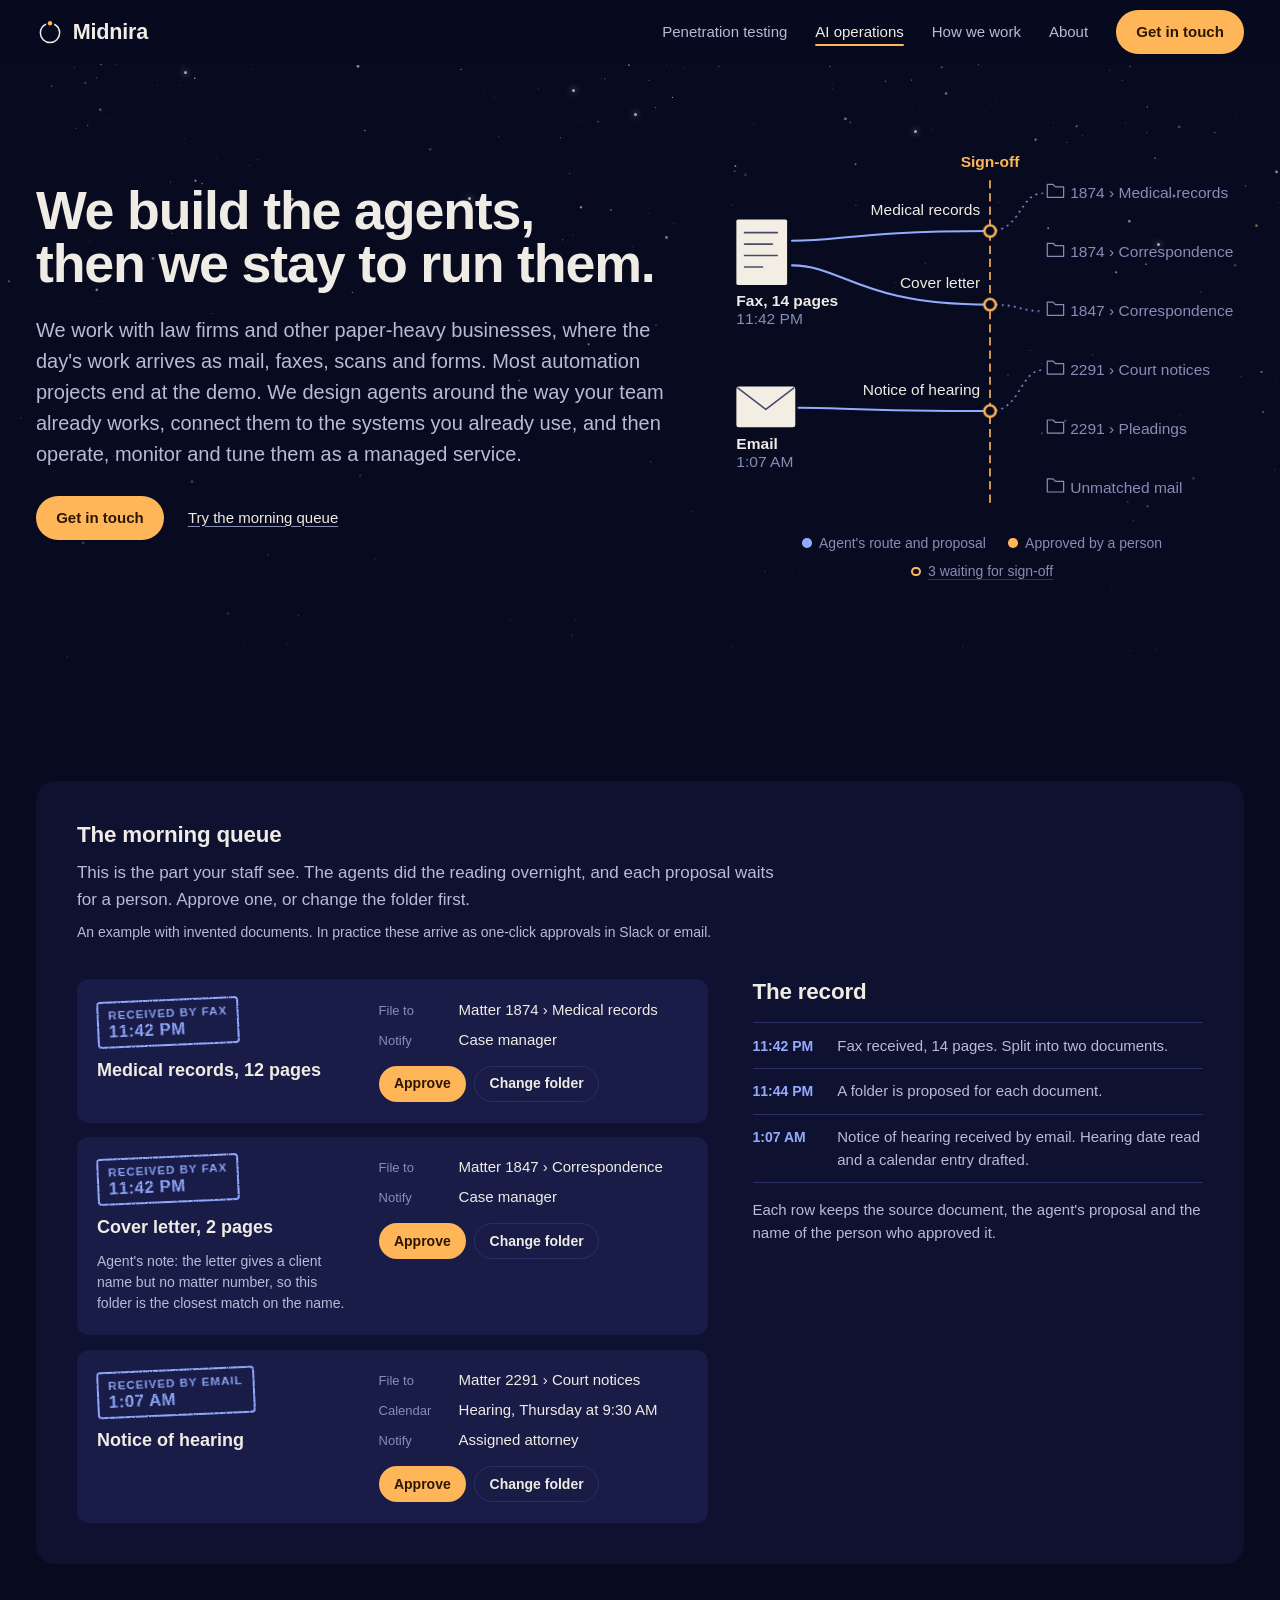
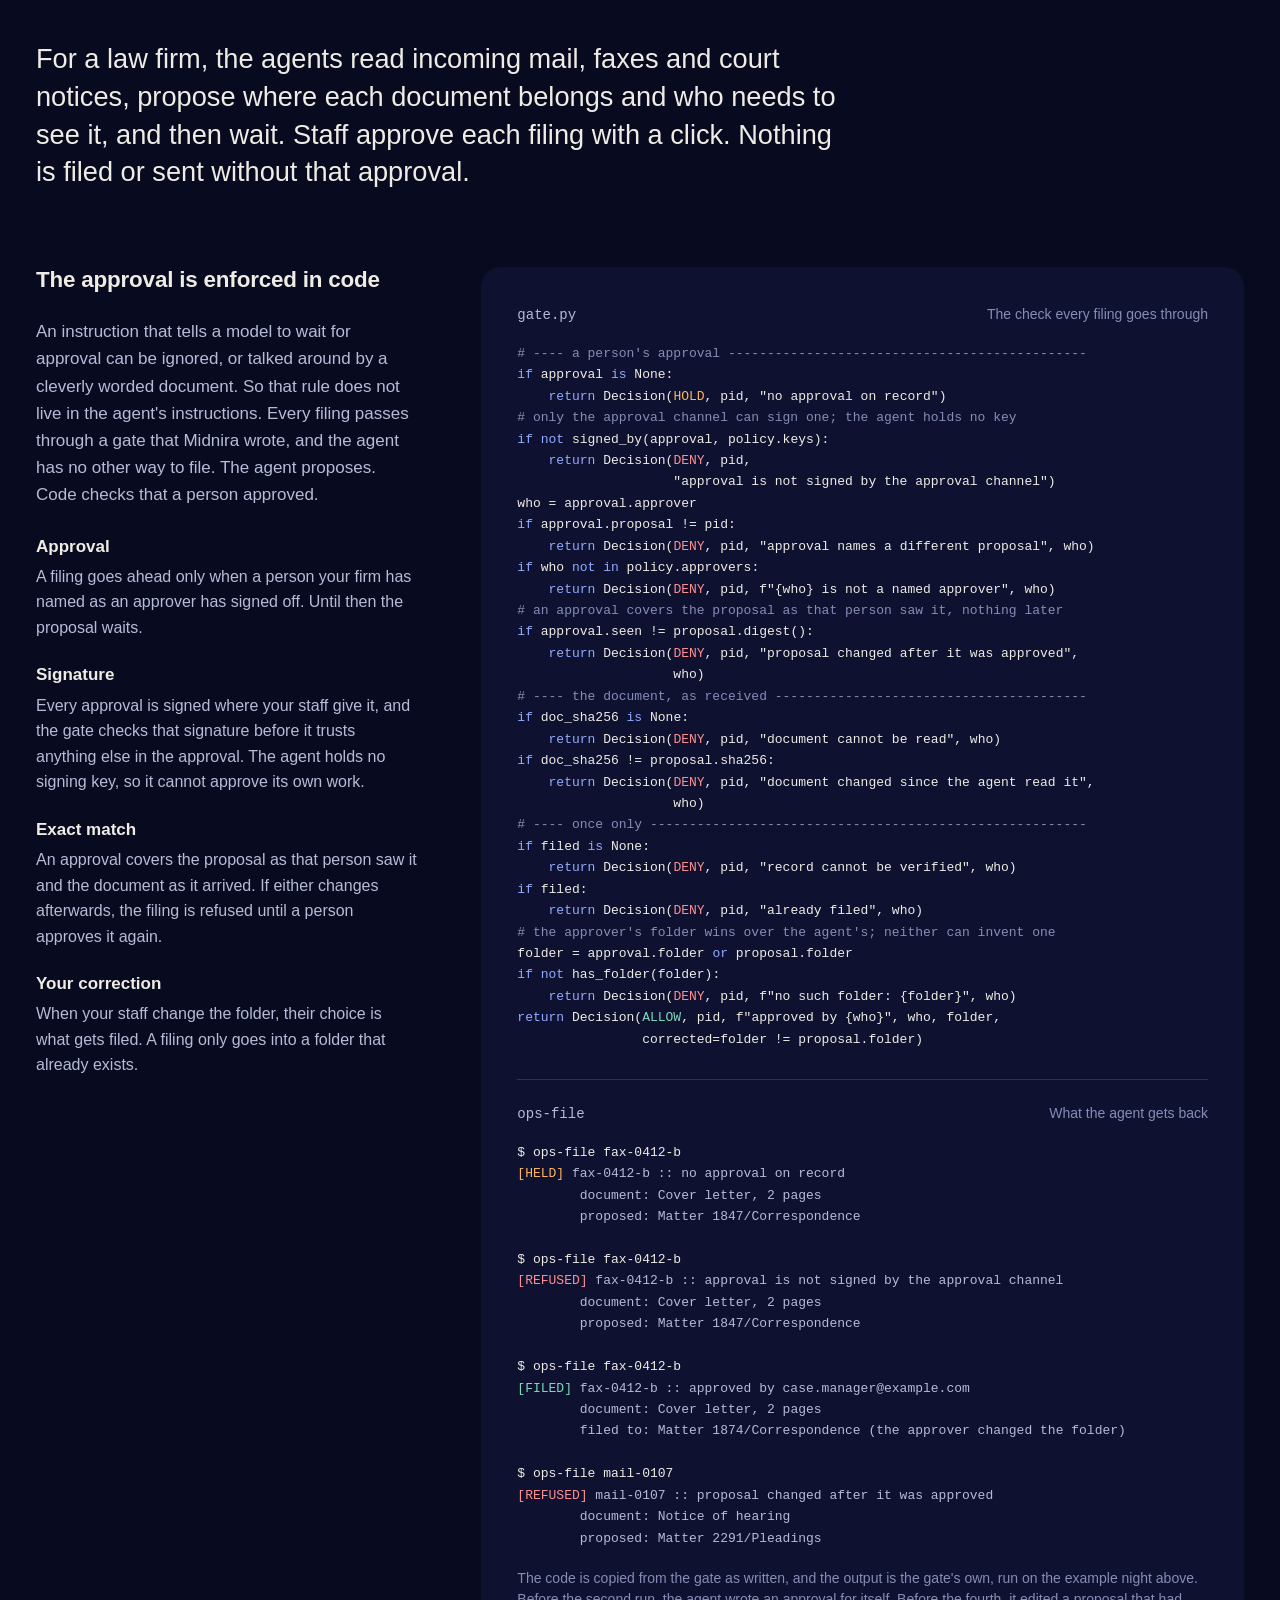
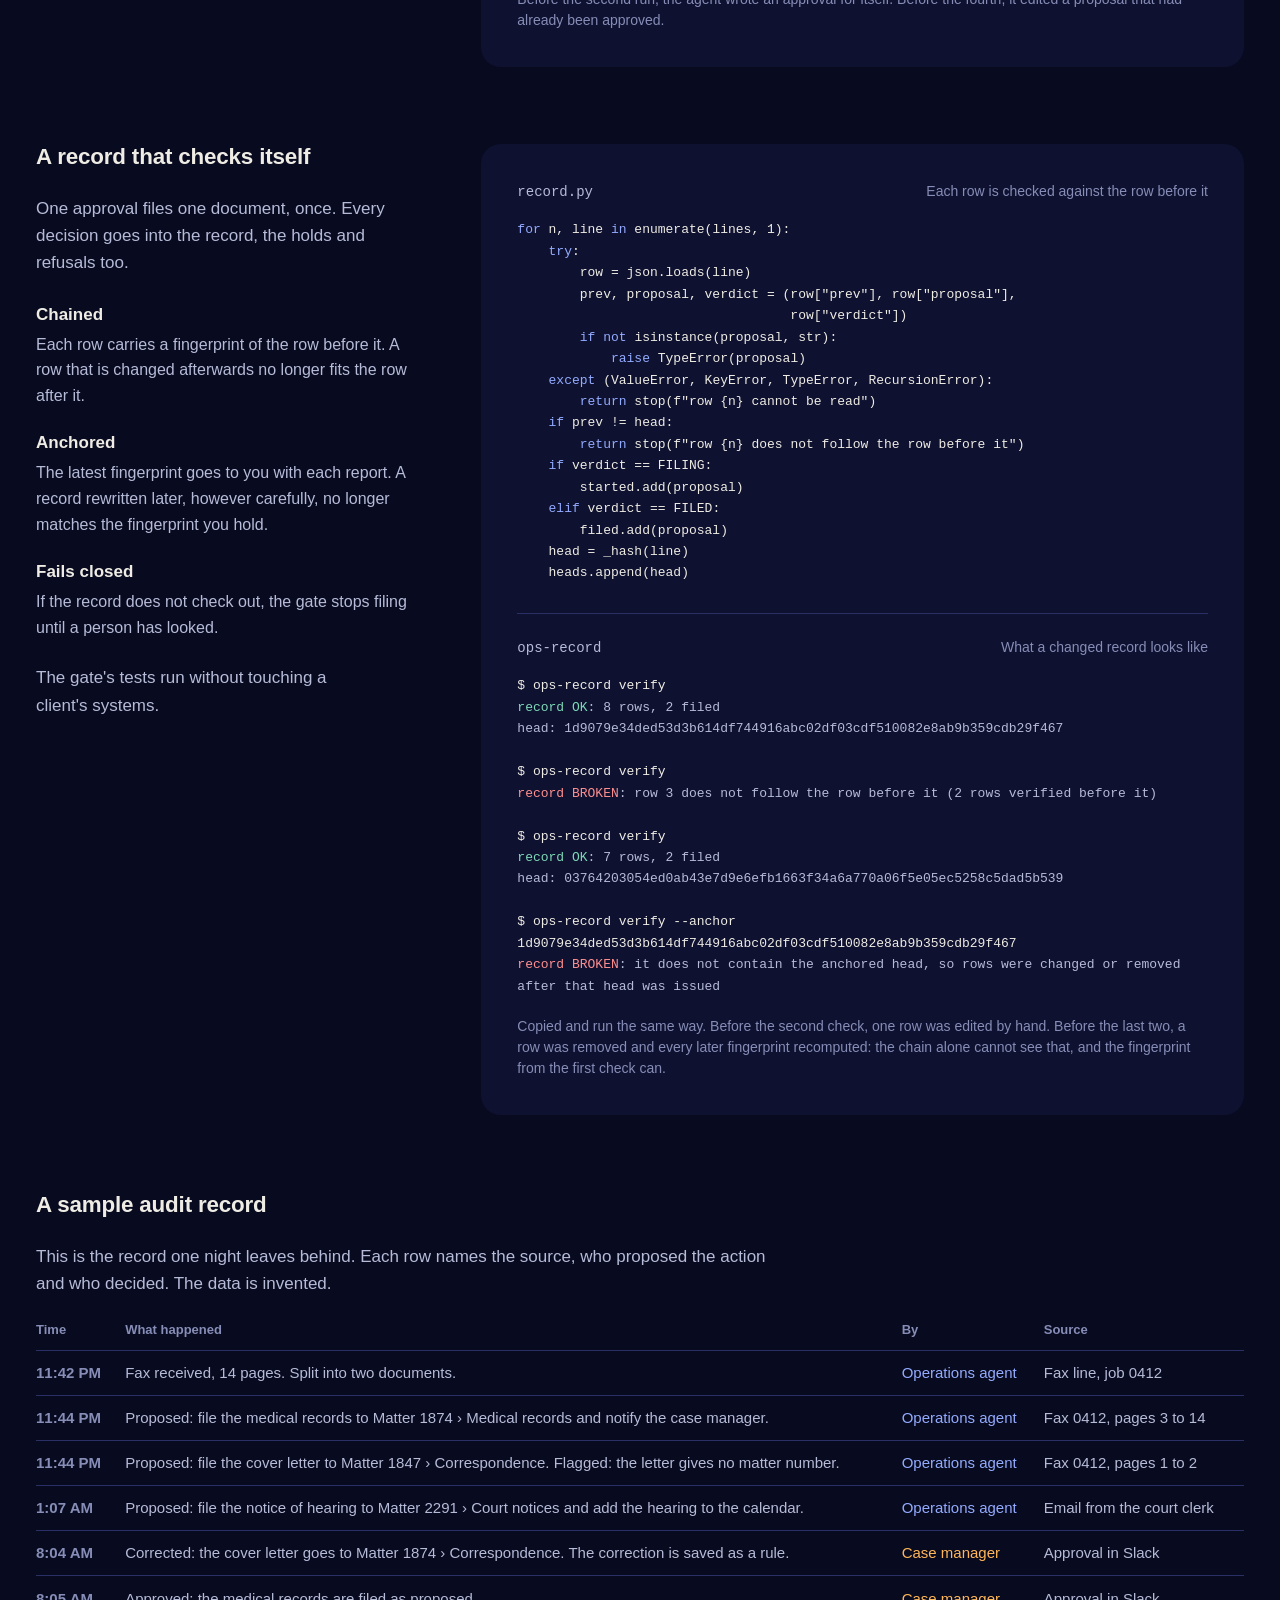
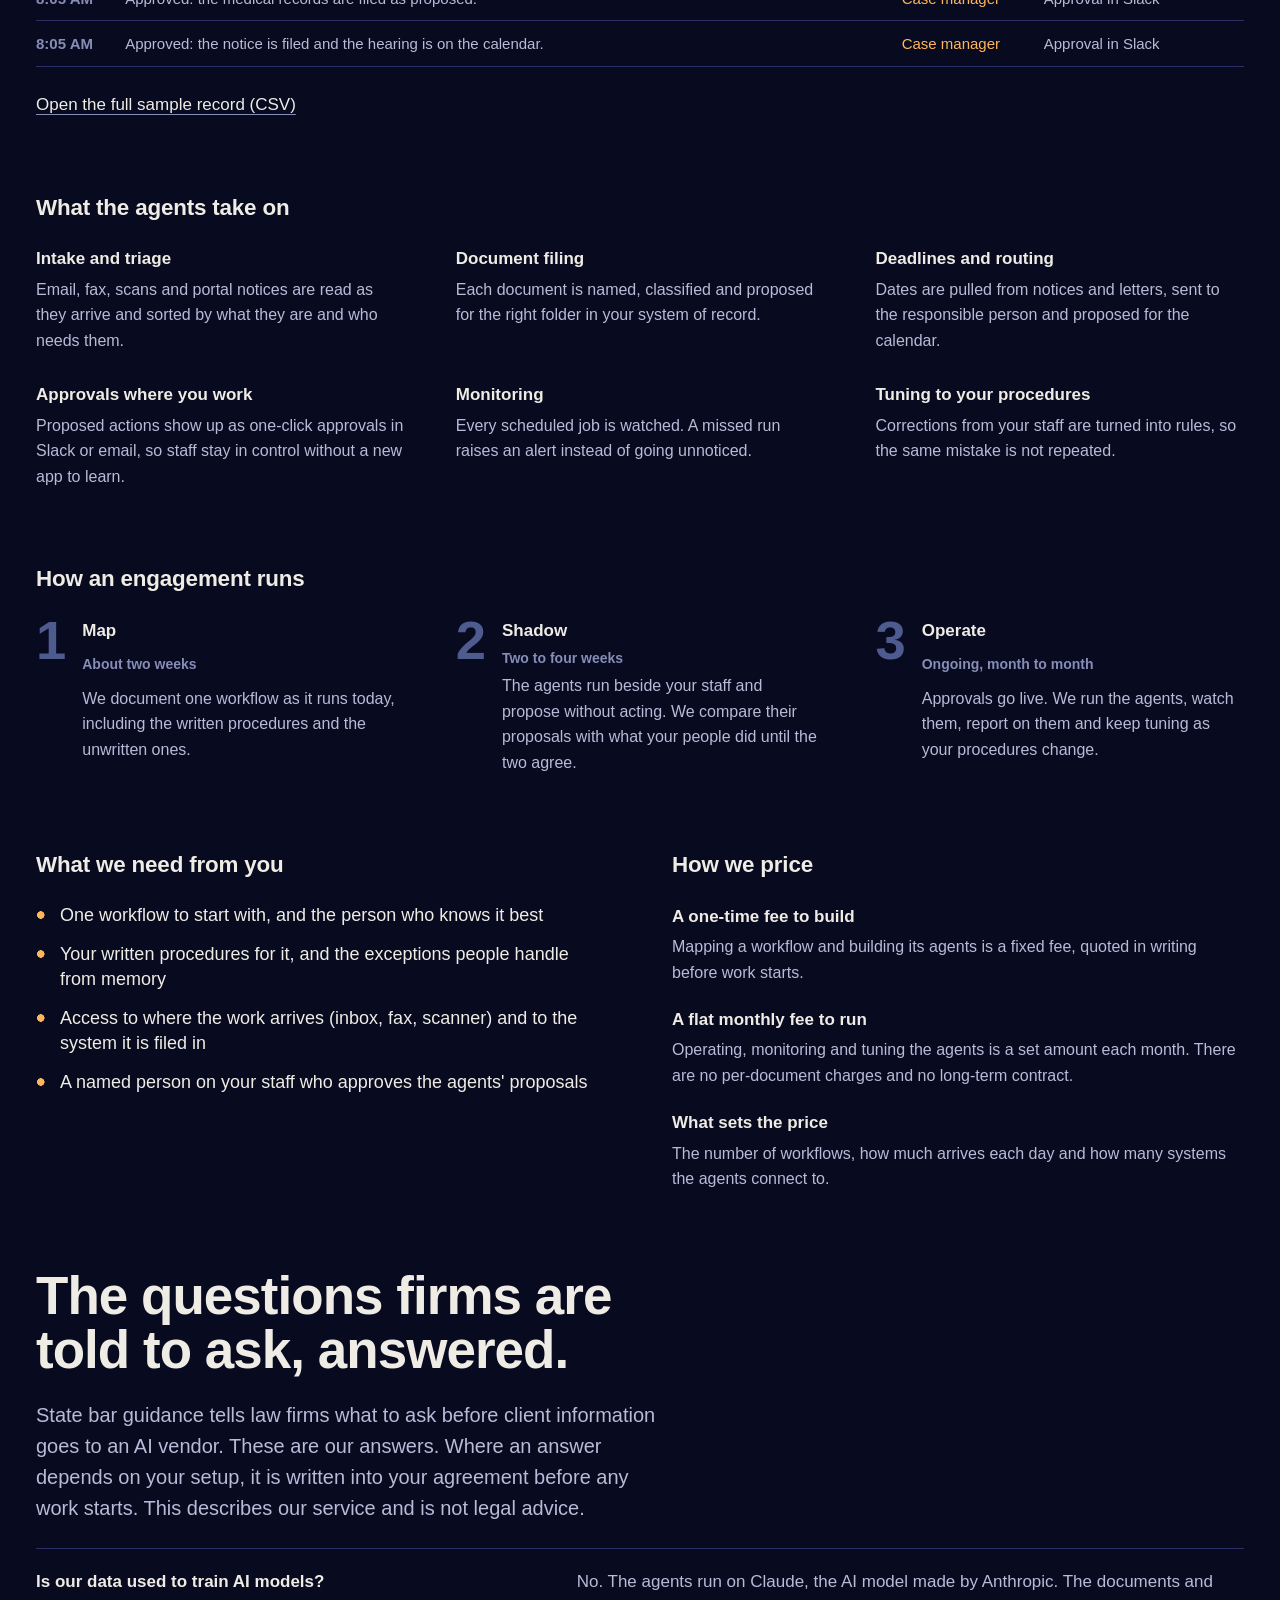
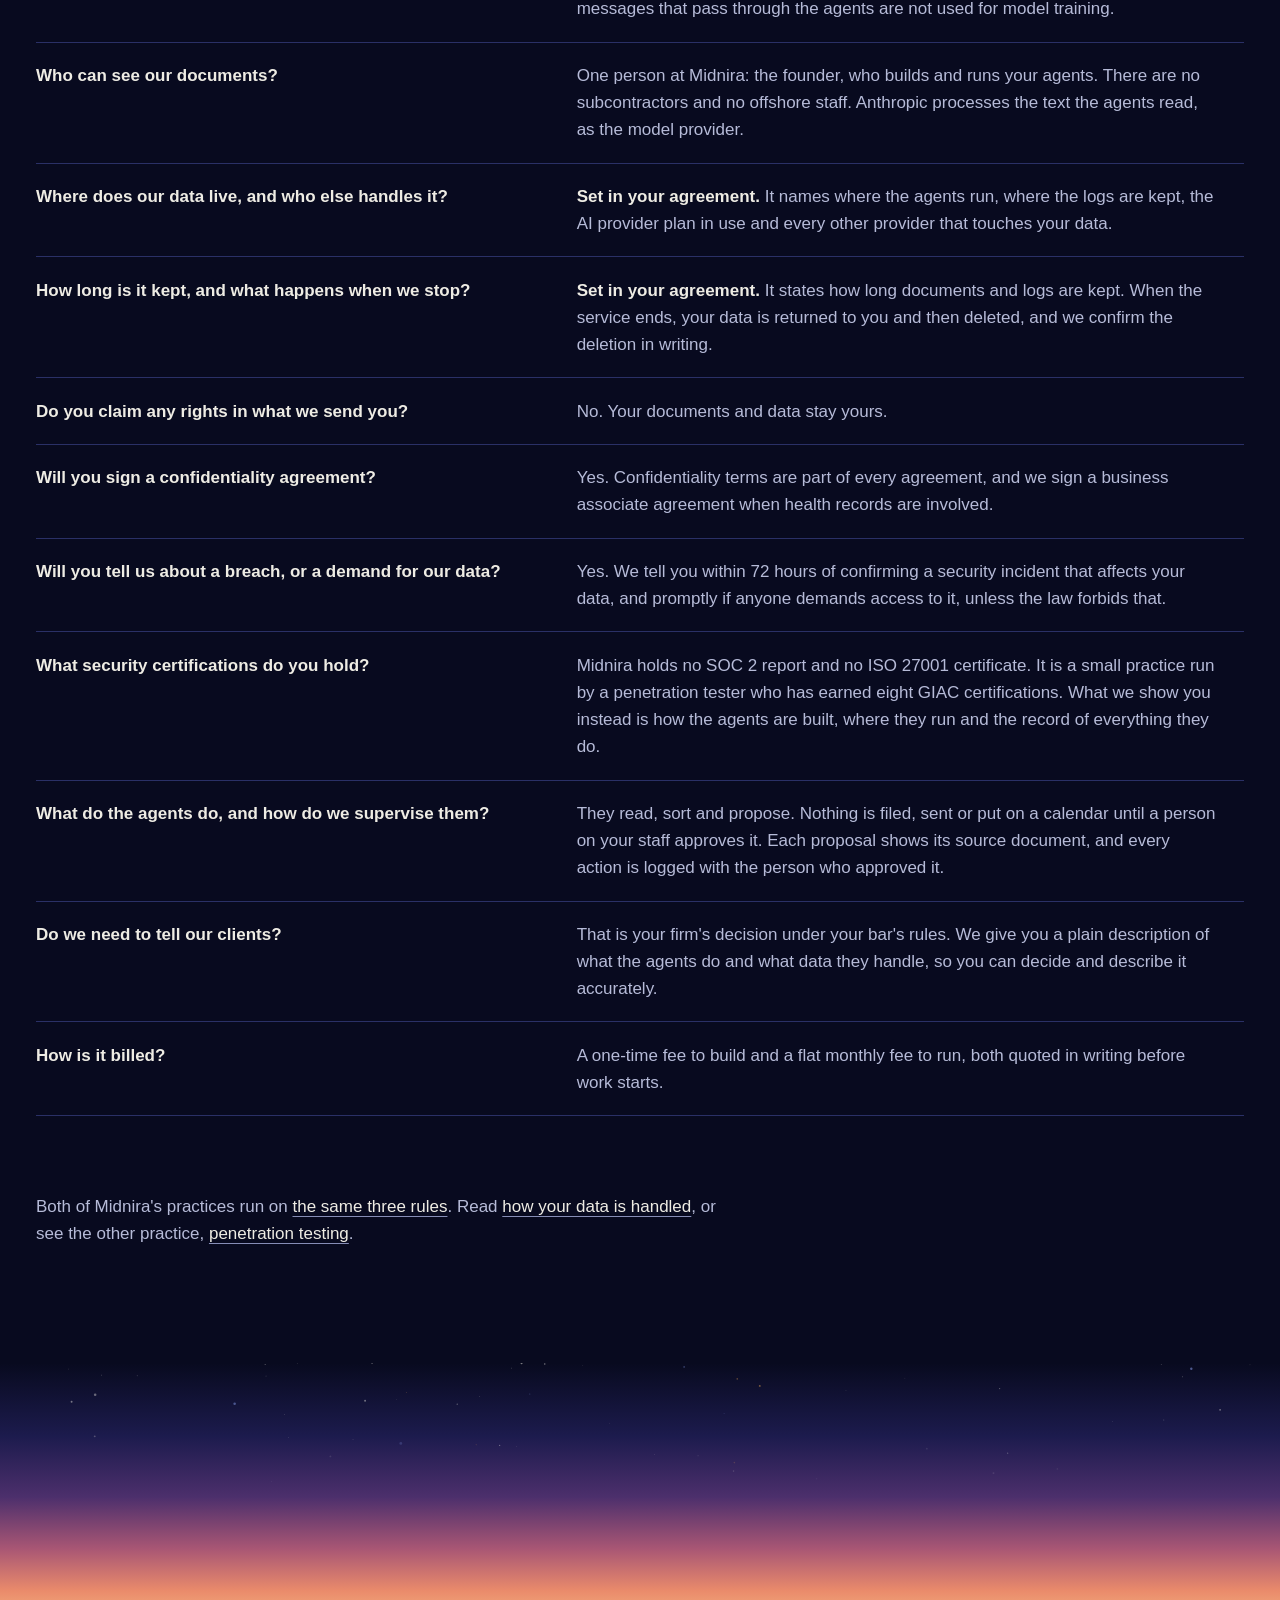
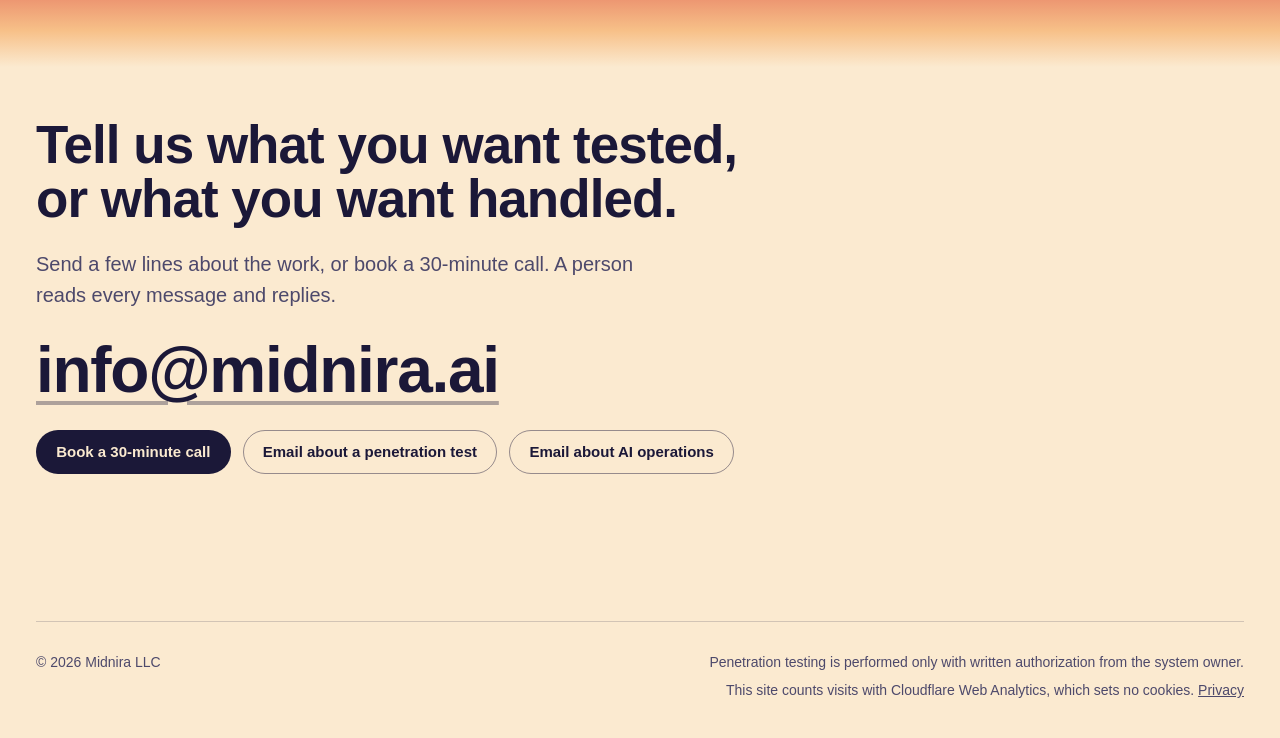
==== commit c8f7e1d2: "Refresh the approval gate's code and output after its security review The excerpts and the runs show" ====
--- a/ai-operations.html
+++ b/ai-operations.html
@@ -316,7 +316,7 @@
           <h3 class="heading">A record that checks itself</h3>
           <p class="blurb">One approval files one document, once. Every decision goes into the record, the holds and refusals too.</p>
           <dl class="pairs">
-            <div><dt>Chained</dt><dd>Each row carries a fingerprint of the row before it. A row that is changed afterwards no longer fits the rows around it.</dd></div>
+            <div><dt>Chained</dt><dd>Each row carries a fingerprint of the row before it. A row that is changed afterwards no longer fits the row after it.</dd></div>
             <div><dt>Anchored</dt><dd>The latest fingerprint goes to you with each report. A record rewritten later, however carefully, no longer matches the fingerprint you hold.</dd></div>
             <div><dt>Fails closed</dt><dd>If the record does not check out, the gate stops filing until a person has looked.</dd></div>
           </dl>
@@ -332,27 +332,29 @@
                                    row["verdict"])
         <span class="kw">if</span> <span class="kw">not</span> isinstance(proposal, str):
             <span class="kw">raise</span> TypeError(proposal)
-    <span class="kw">except</span> (ValueError, KeyError, TypeError):
+    <span class="kw">except</span> (ValueError, KeyError, TypeError, RecursionError):
         <span class="kw">return</span> stop(f"row {n} cannot be read")
     <span class="kw">if</span> prev != head:
         <span class="kw">return</span> stop(f"row {n} does not follow the row before it")
-    <span class="kw">if</span> verdict == FILED:
+    <span class="kw">if</span> verdict == FILING:
+        started.add(proposal)
+    <span class="kw">elif</span> verdict == FILED:
         filed.add(proposal)
     head = _hash(line)
     heads.append(head)</code></pre>
           <p class="source-head"><code>ops-record</code><span>What a changed record looks like</span></p>
           <pre class="term" aria-label="Output of four checks of the record"><code><span class="cmd">$ ops-record verify</span>
-<span class="ok">record OK</span>: 6 rows, 2 filed
-head: c976b44297d43ed60431caba4a05d83895f2410c2ec555ba4c420491bc391c9e
+<span class="ok">record OK</span>: 8 rows, 2 filed
+head: 1d9079e34ded53d3b614df744916abc02df03cdf510082e8ab9b359cdb29f467
 
 <span class="cmd">$ ops-record verify</span>
 <span class="no">record BROKEN</span>: row 3 does not follow the row before it (2 rows verified before it)
 
 <span class="cmd">$ ops-record verify</span>
-<span class="ok">record OK</span>: 5 rows, 2 filed
-head: 7a04d4db68bd0e3af0125e598e46b6055236ea42cb1a9374db0b197f8788988d
-
-<span class="cmd">$ ops-record verify --anchor c976b44297d43ed60431caba4a05d83895f2410c2ec555ba4c420491bc391c9e</span>
+<span class="ok">record OK</span>: 7 rows, 2 filed
+head: 03764203054ed0ab43e7d9e6efb1663f34a6a770a06f5e05ec5258c5dad5b539
+
+<span class="cmd">$ ops-record verify --anchor 1d9079e34ded53d3b614df744916abc02df03cdf510082e8ab9b359cdb29f467</span>
 <span class="no">record BROKEN</span>: it does not contain the anchored head, so rows were changed or removed after that head was issued</code></pre>
           <p class="fine">Copied and run the same way. Before the second check, one row was edited by hand. Before the last two, a row was removed and every later fingerprint recomputed: the chain alone cannot see that, and the fingerprint from the first check can.</p>
         </div>
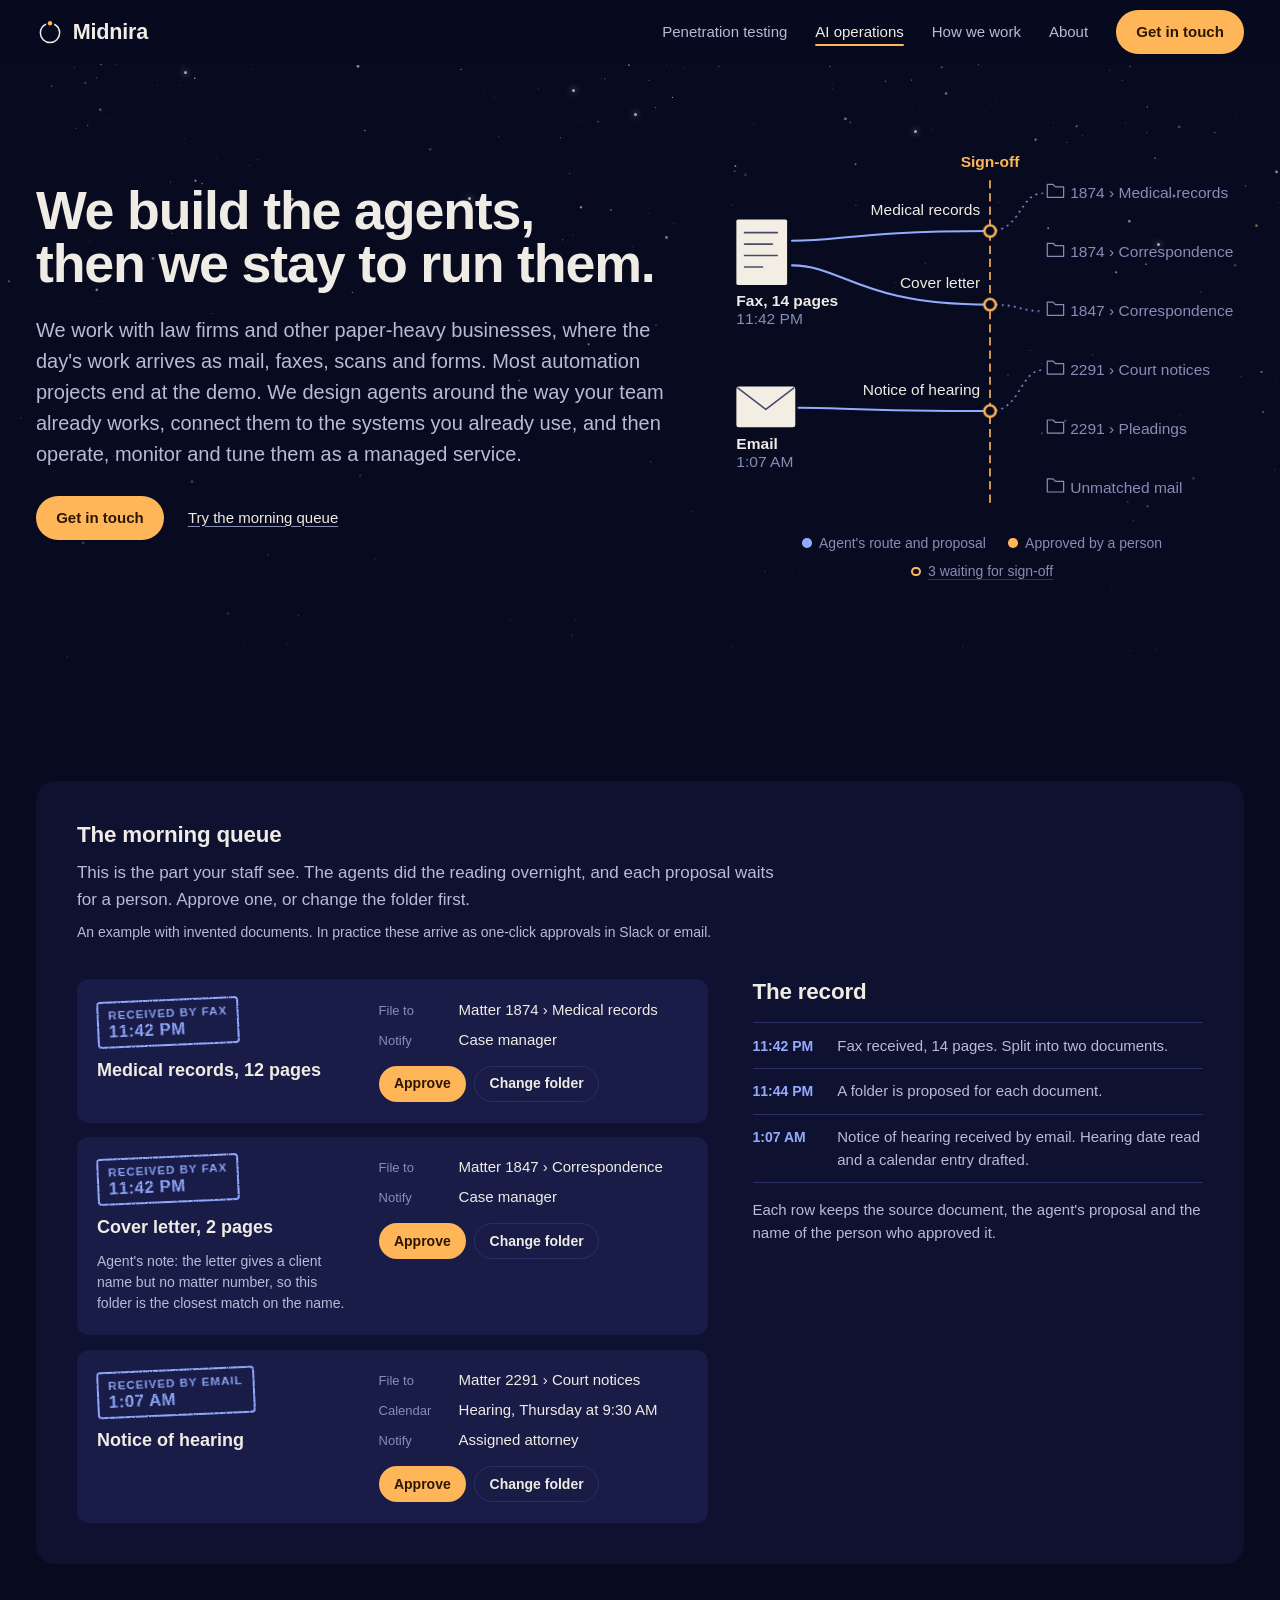
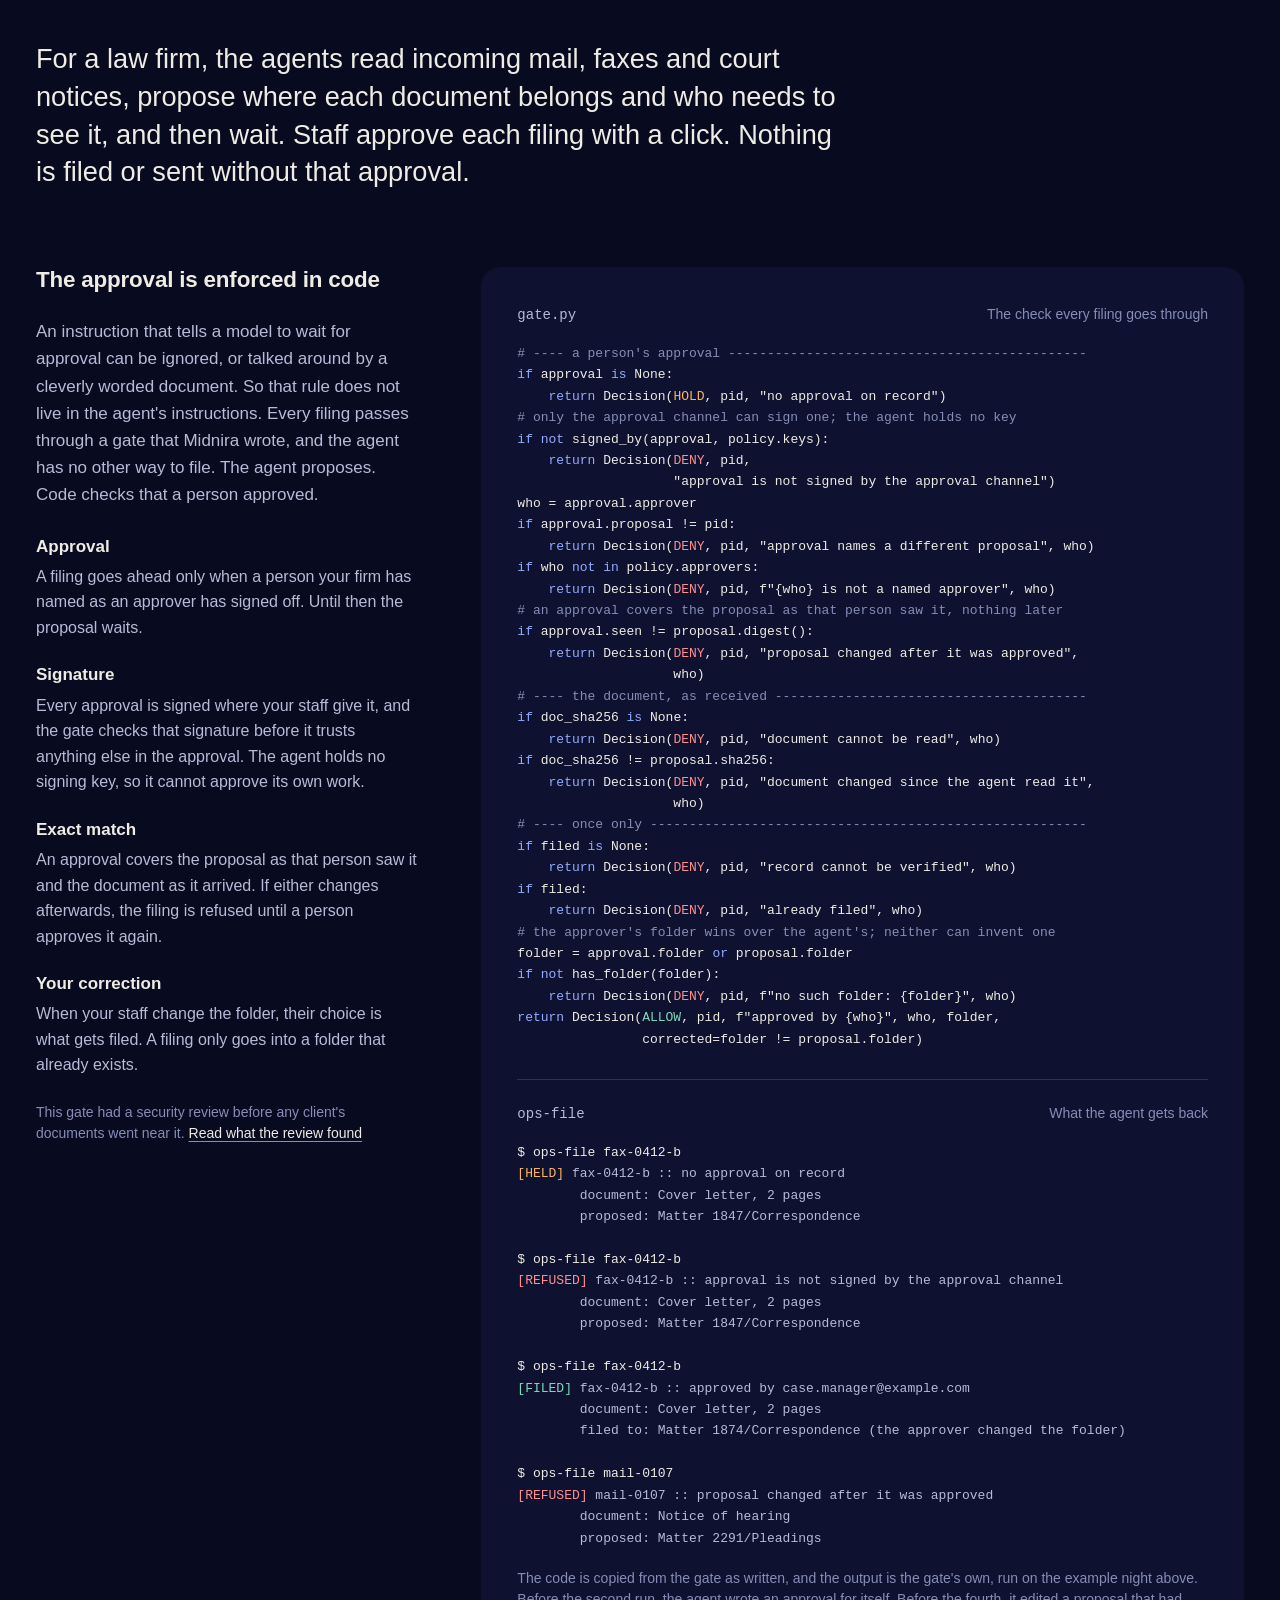
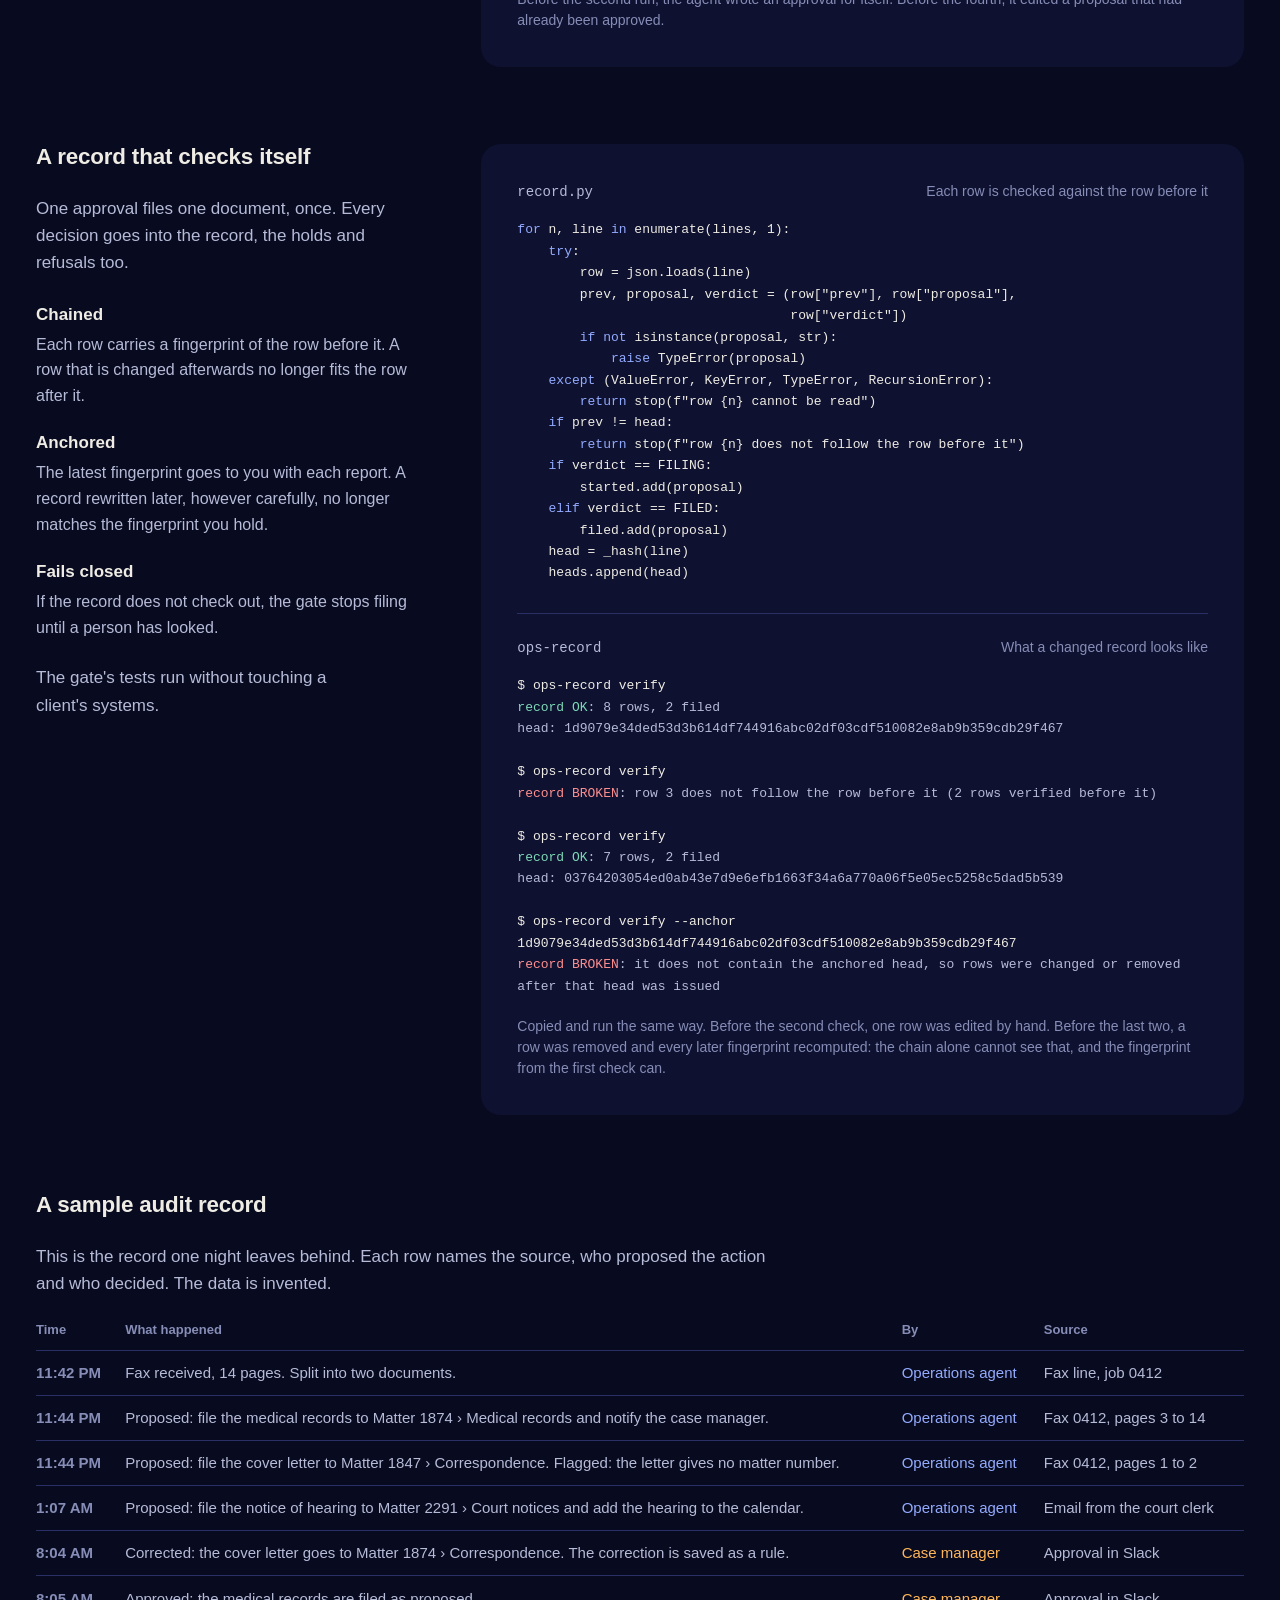
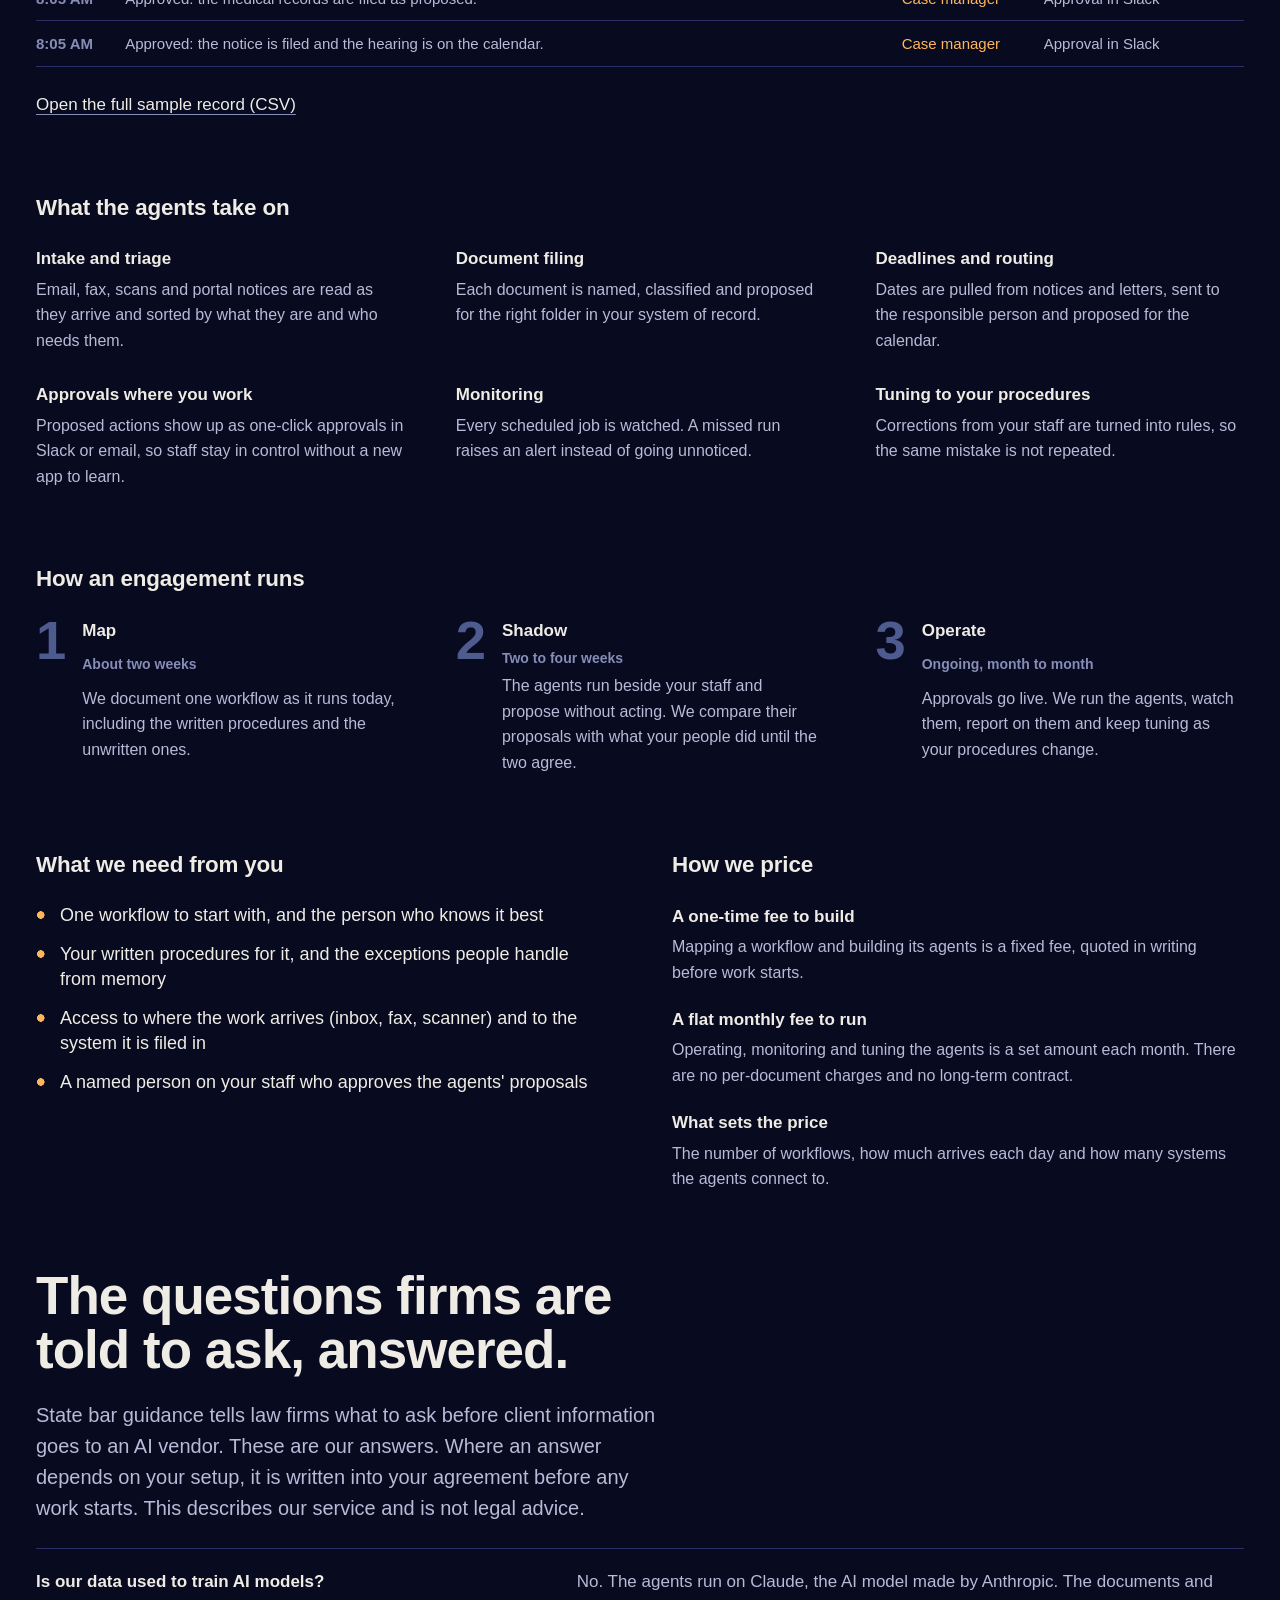
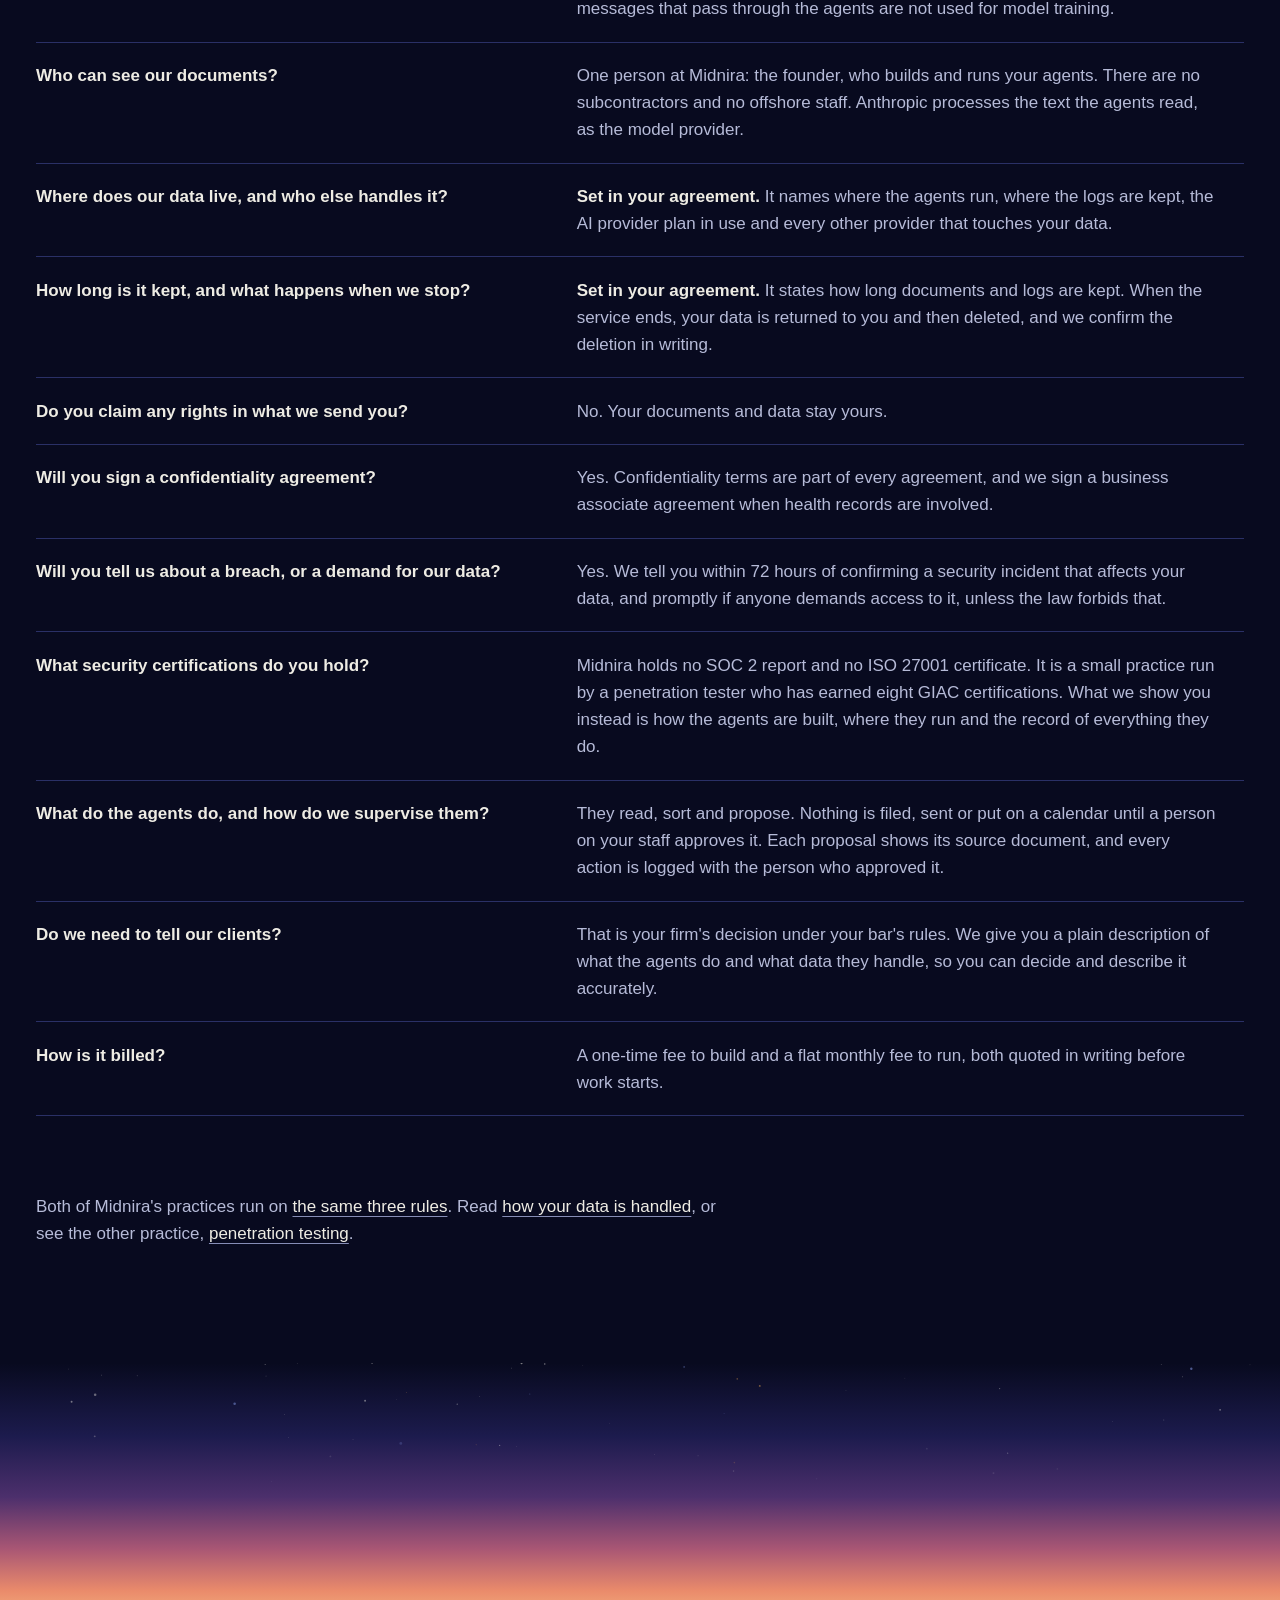
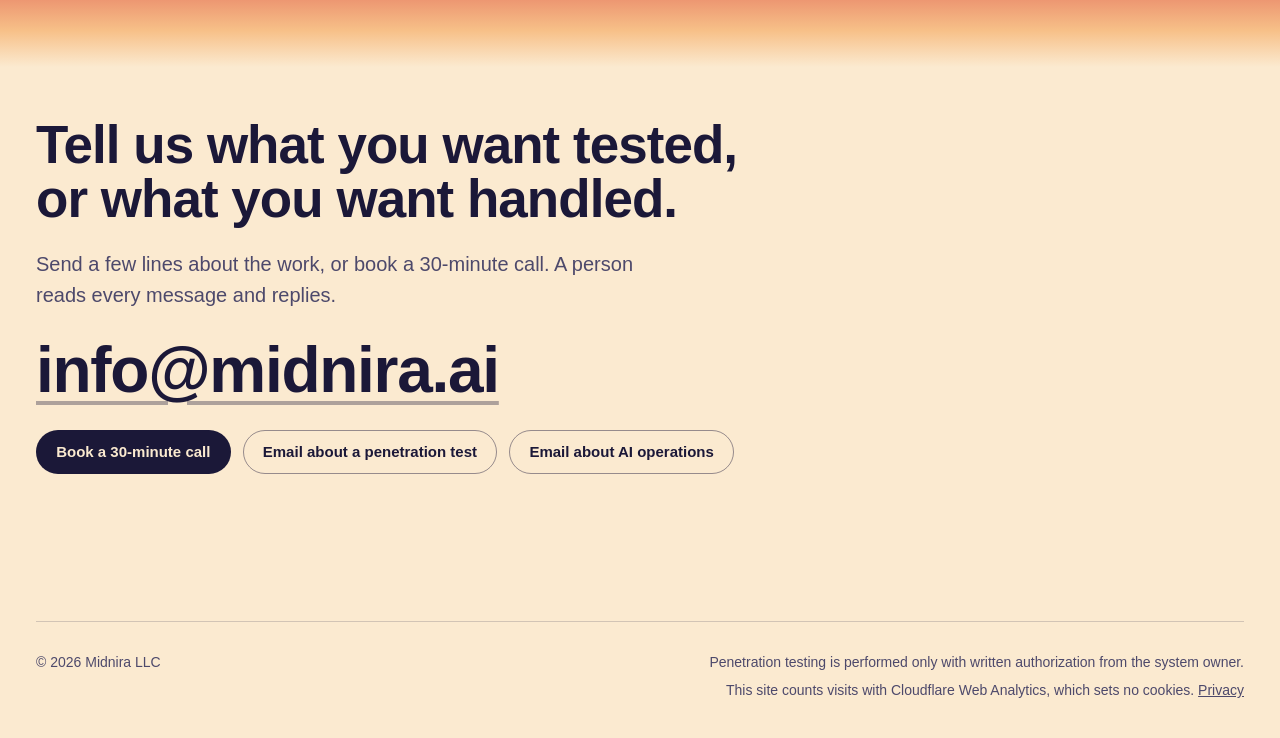
==== commit 27d26178: "Add AI application testing, named buyers, a starting price and a field note Penetration testing page" ====
--- a/ai-operations.html
+++ b/ai-operations.html
@@ -249,6 +249,7 @@
             <div><dt>Exact match</dt><dd>An approval covers the proposal as that person saw it and the document as it arrived. If either changes afterwards, the filing is refused until a person approves it again.</dd></div>
             <div><dt>Your correction</dt><dd>When your staff change the folder, their choice is what gets filed. A filing only goes into a folder that already exists.</dd></div>
           </dl>
+          <p class="fine">This gate had a security review before any client's documents went near it. <a class="textlink" href="/gate-review">Read what the review found</a></p>
         </div>
         <!-- gate:start -->
         <div class="source of-ops">
--- a/site.css
+++ b/site.css
@@ -297,6 +297,7 @@
 .split-wide-right { grid-template-columns: minmax(0, 5fr) minmax(0, 7fr); }
 
 .takes { display: grid; grid-template-columns: repeat(3, minmax(0, 1fr)); gap: 1.75rem clamp(1.5rem, 4vw, 3.5rem); }
+.takes-2 { grid-template-columns: repeat(2, minmax(0, 1fr)); }   /* four entries read better two by two */
 .pairs { display: grid; gap: 1.3rem; }
 .takes dt, .pairs dt { font-weight: 650; color: var(--moon); }
 .takes dd, .pairs dd { margin-top: .25rem; color: var(--mist); font-size: 1rem; }
@@ -622,7 +623,7 @@
 .role ul { display: grid; gap: .6rem; color: var(--mist); }
 
 /* The harness: what code decides, beside the code itself and its own output */
-#harness, #approval-gate, #record-chain { scroll-margin-top: 5rem; }
+#harness, #detection, #approval-gate, #record-chain { scroll-margin-top: 5rem; }
 /* Beside a long exhibit the text keeps pace with the code, where the screen is tall enough to hold it. */
 @media (min-width: 901px) and (min-height: 940px) { .split-follow > .block { position: sticky; top: 5.5rem; } }
 @media (min-width: 901px) { .split-code { grid-template-columns: minmax(0, 4fr) minmax(0, 8fr); } }
@@ -658,3 +659,33 @@
 @media (max-width: 900px) {
   .qa > div, .roles { grid-template-columns: minmax(0, 1fr); }
 }
+
+/* Four facts under the hero's buttons. Each is stated in full further down the site. */
+.proof { display: flex; flex-wrap: wrap; gap: .45rem 1.6rem; font-size: .9375rem; color: var(--mist); }
+.proof li { padding-left: 1.05rem; background: radial-gradient(circle at .25rem .7em, var(--lamp) 0 .19rem, transparent .22rem) no-repeat; }
+
+/* Three ways to test, side by side. On a narrow screen the table scrolls inside its own box. */
+.compare { overflow-x: auto; }
+.compare table { width: 100%; min-width: 42rem; border-collapse: collapse; table-layout: fixed; }
+.compare th, .compare td { padding: .95rem 1.5rem .95rem 0; border-top: 1px solid var(--rule); text-align: left; vertical-align: top; font-weight: 400; color: var(--mist); }
+.compare thead th, .compare thead td { border-top: 0; font-size: .875rem; color: var(--dim); }
+.compare thead td { width: 21%; }
+.compare tbody th { font-weight: 650; color: var(--moon); }
+.compare tr > :last-child { padding-right: 0; color: var(--moon); }
+.compare thead th:last-child { color: var(--lamp); }
+.compare tbody tr:last-child > * { border-bottom: 1px solid var(--rule); }
+@media (max-width: 640px) {   /* stacked: each row becomes a short list, and each cell names its column */
+  .compare table { min-width: 0; }
+  .compare thead { position: absolute; width: 1px; height: 1px; overflow: hidden; clip-path: inset(50%); }
+  .compare tr, .compare tbody th, .compare td { display: block; }
+  .compare tbody th { padding: 1.1rem 0 .3rem; }
+  .compare td { padding: .35rem 0; border-top: 0; }
+  .compare td::before { content: attr(data-l); display: block; font-size: .8125rem; color: var(--dim); }
+  .compare td:last-child { padding-bottom: 1.1rem; }
+  .compare tbody tr:last-child > * { border-bottom: 0; }
+  .compare tbody tr:last-child td:last-child { border-bottom: 1px solid var(--rule); }
+}
+
+/* A numbered list inside a text page (the field note). */
+.prose .repro { gap: .7rem; color: var(--mist); }
+.prose .repro strong { font-weight: 650; color: var(--moon); }
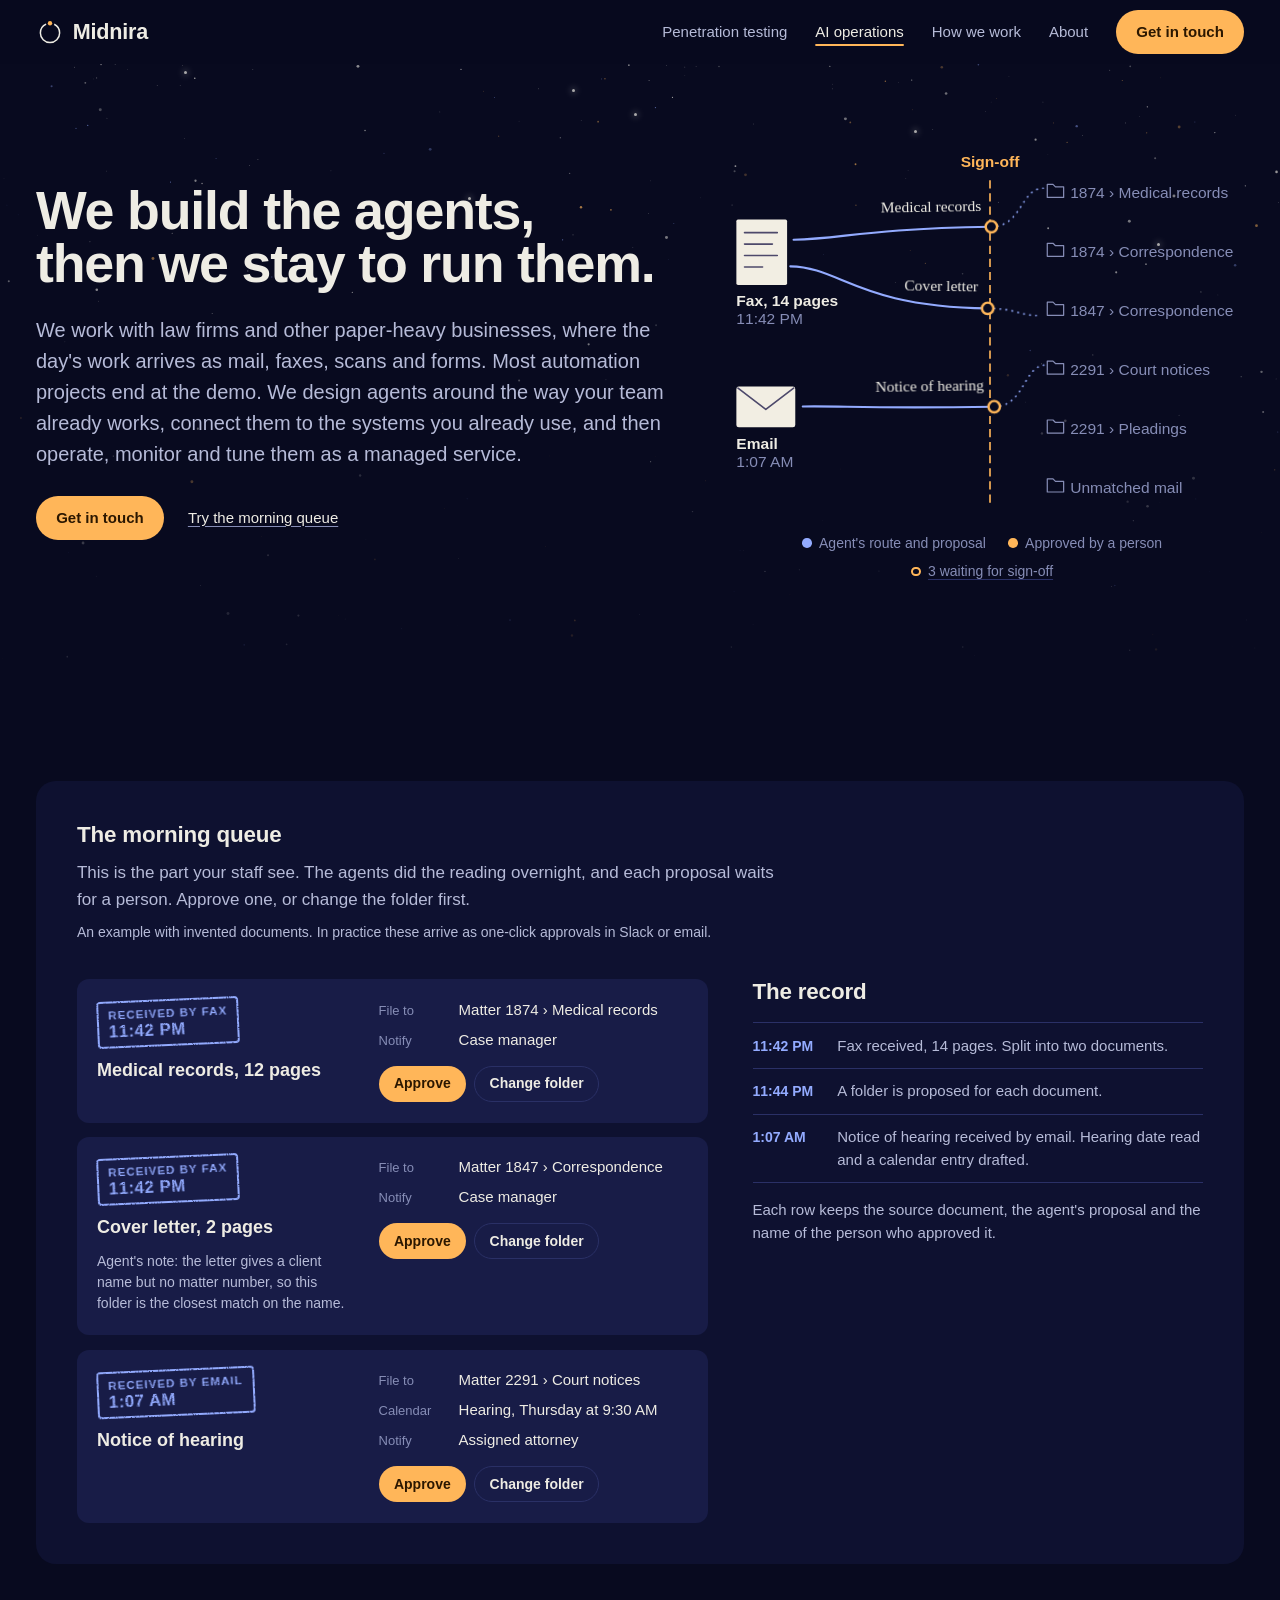
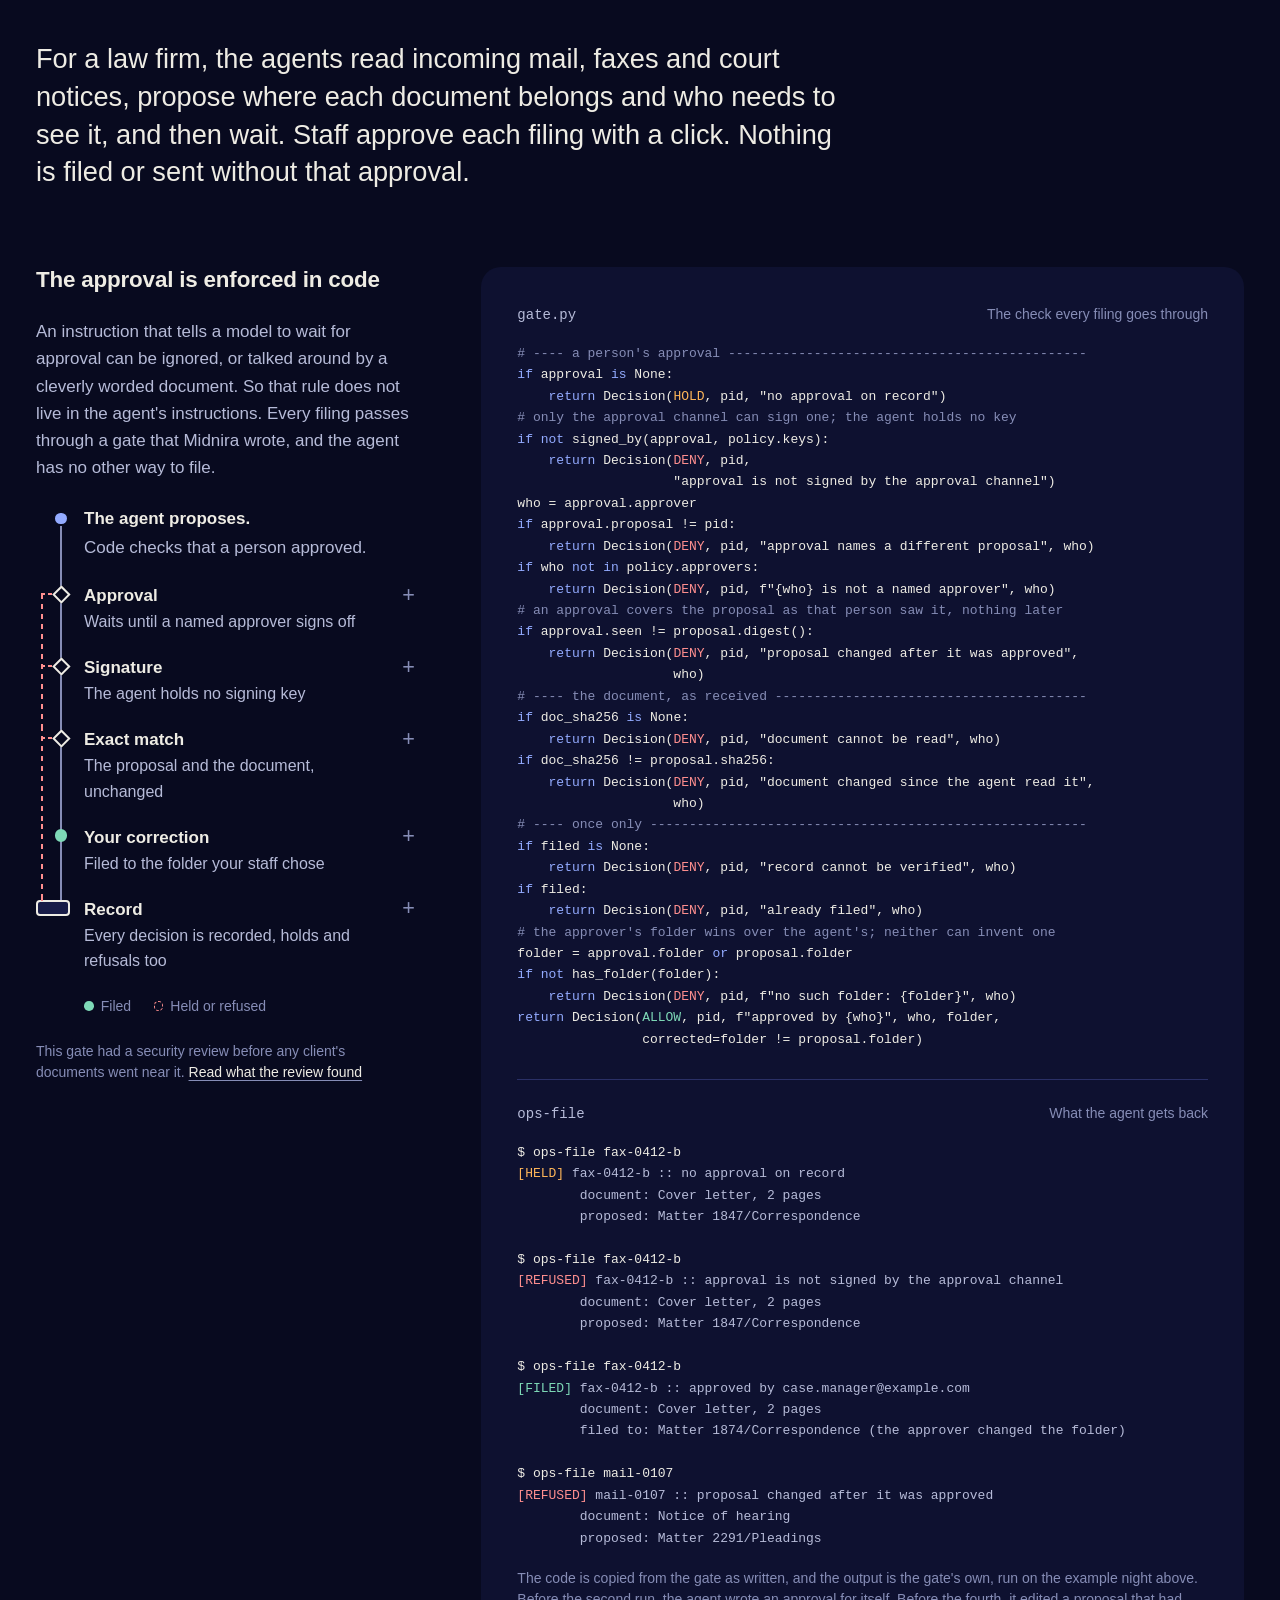
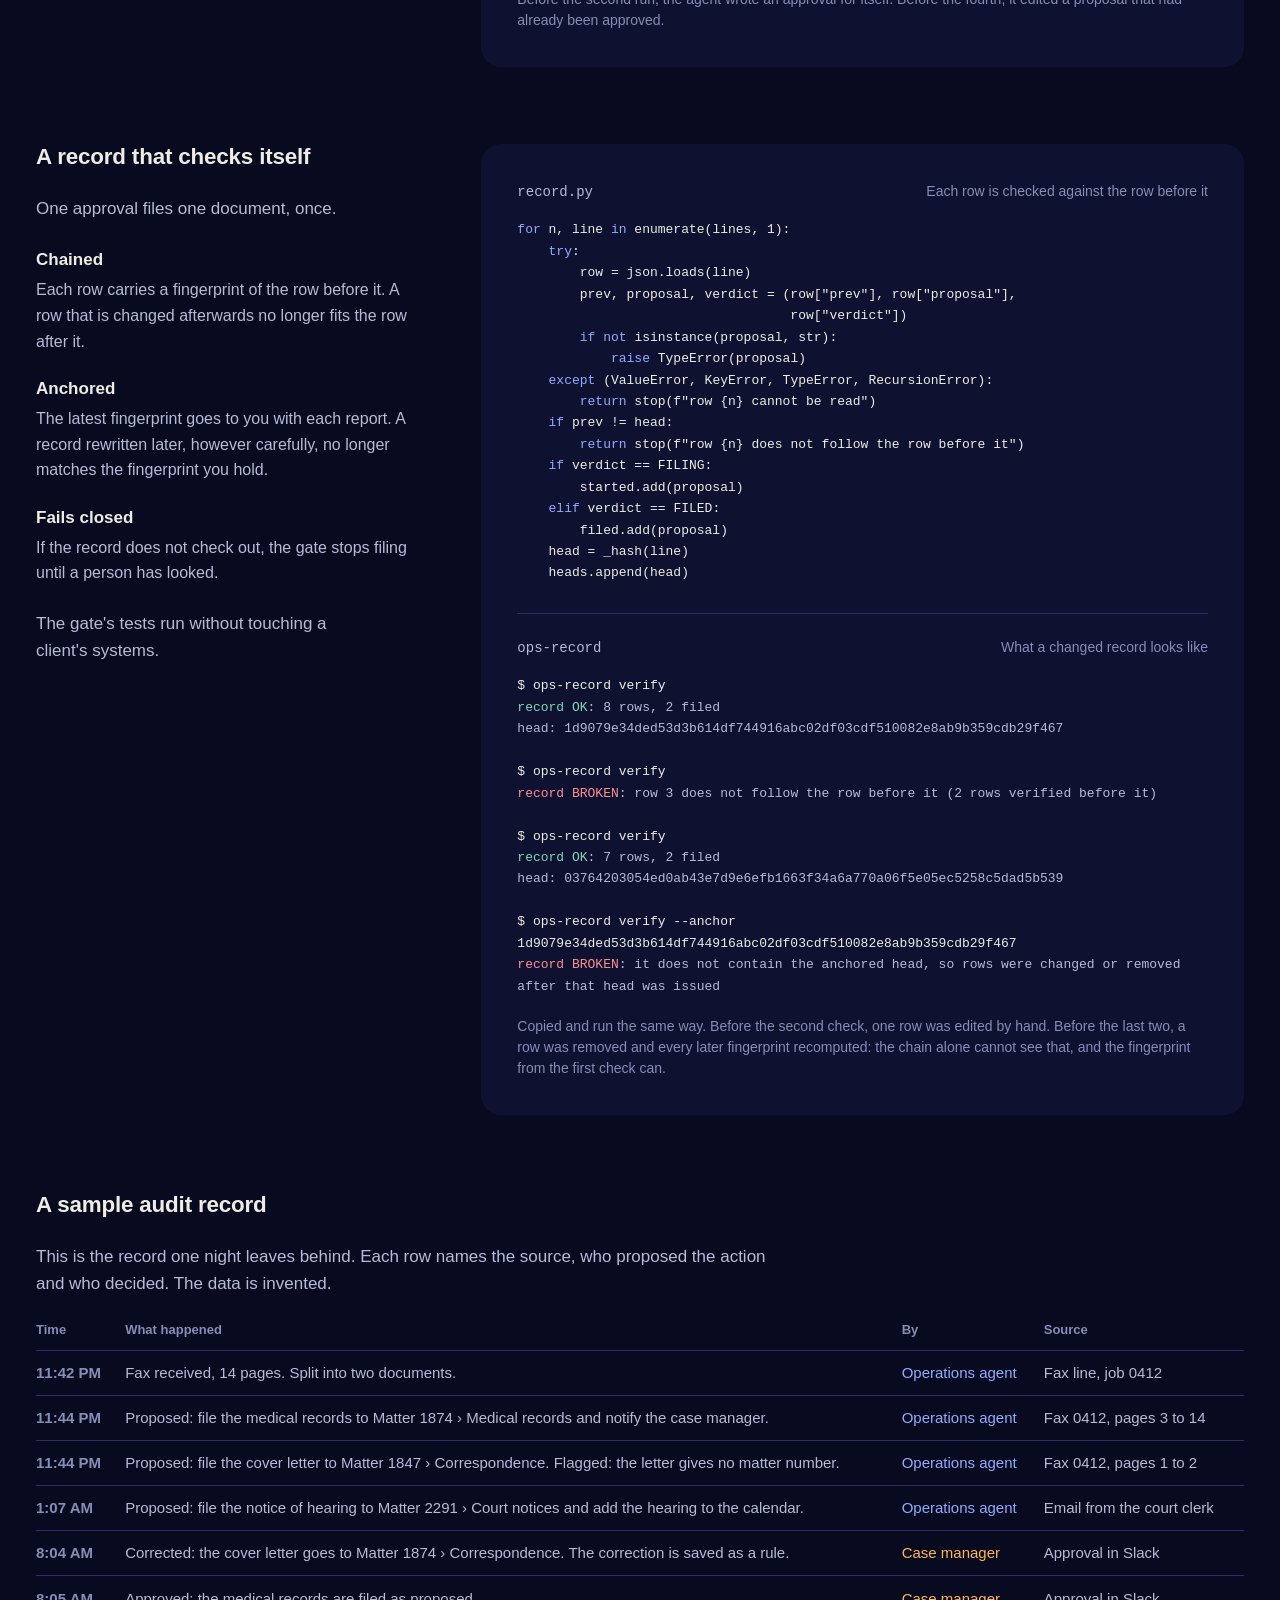
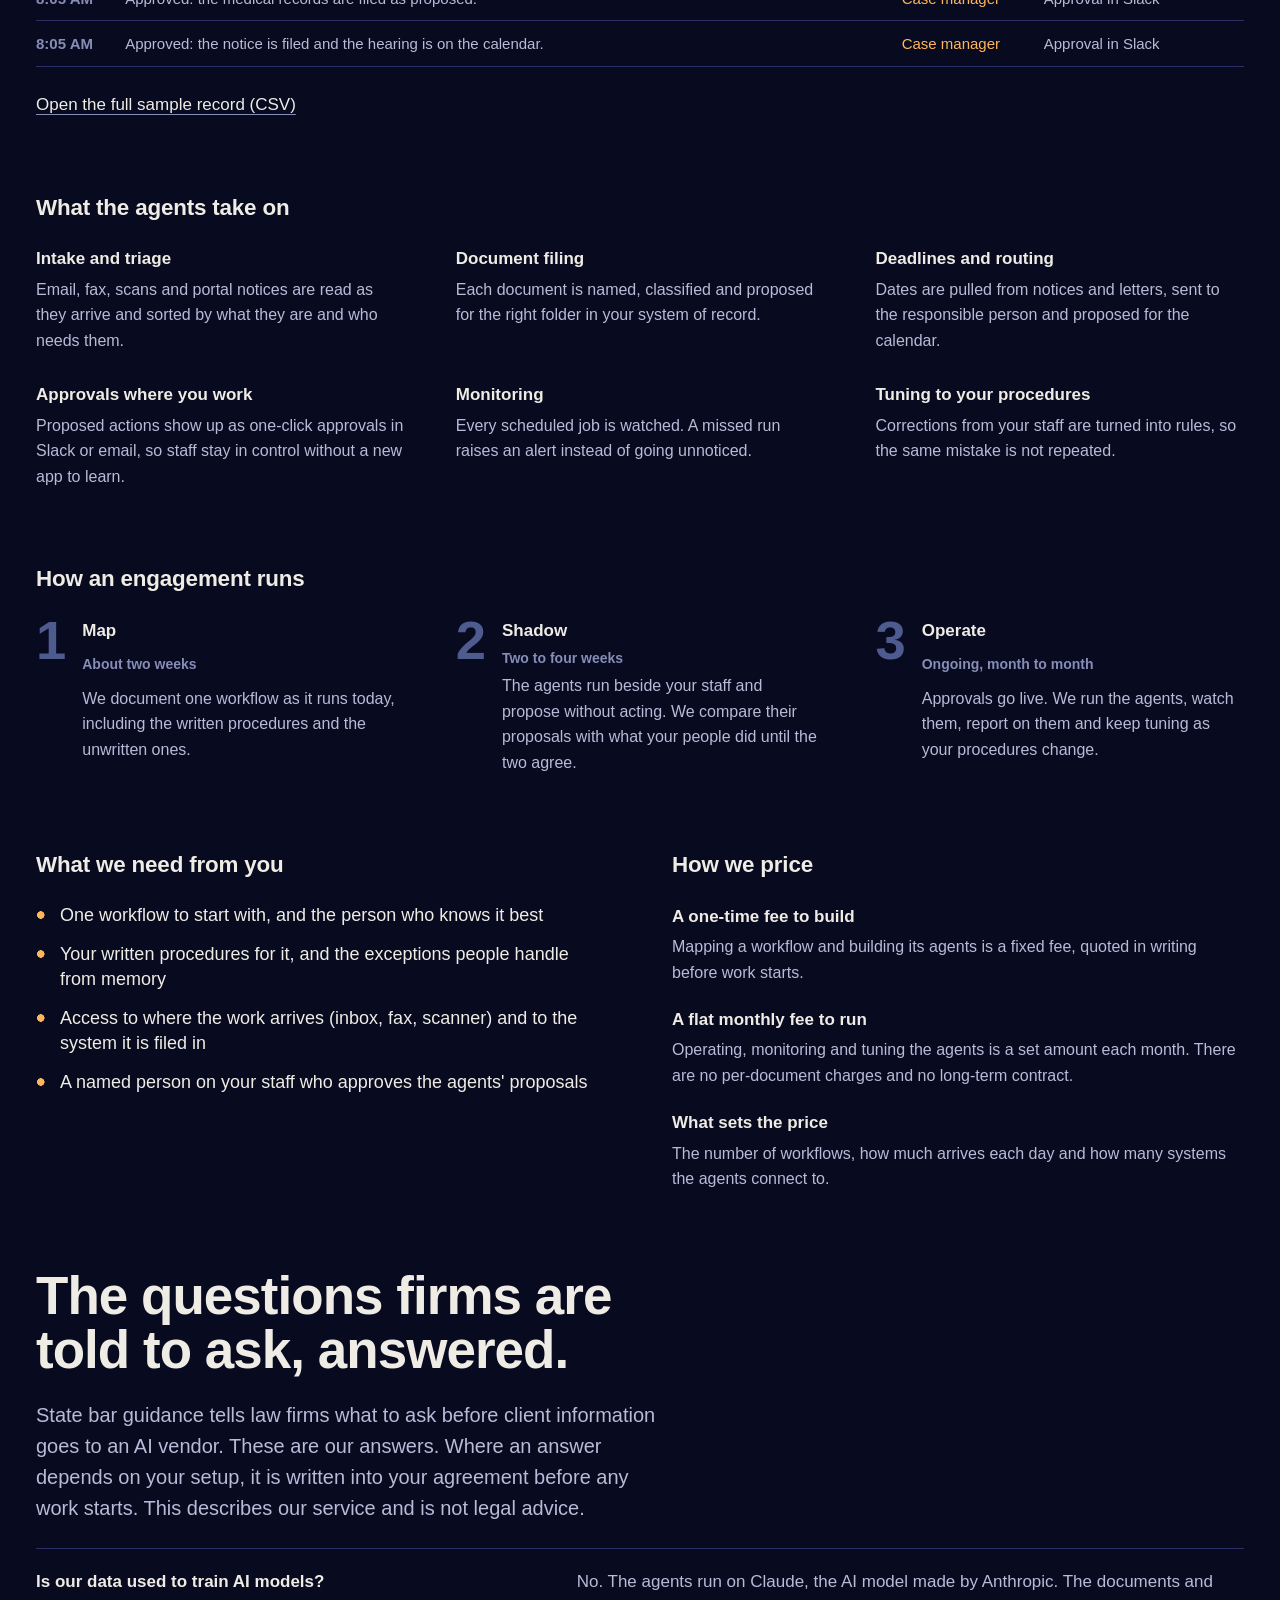
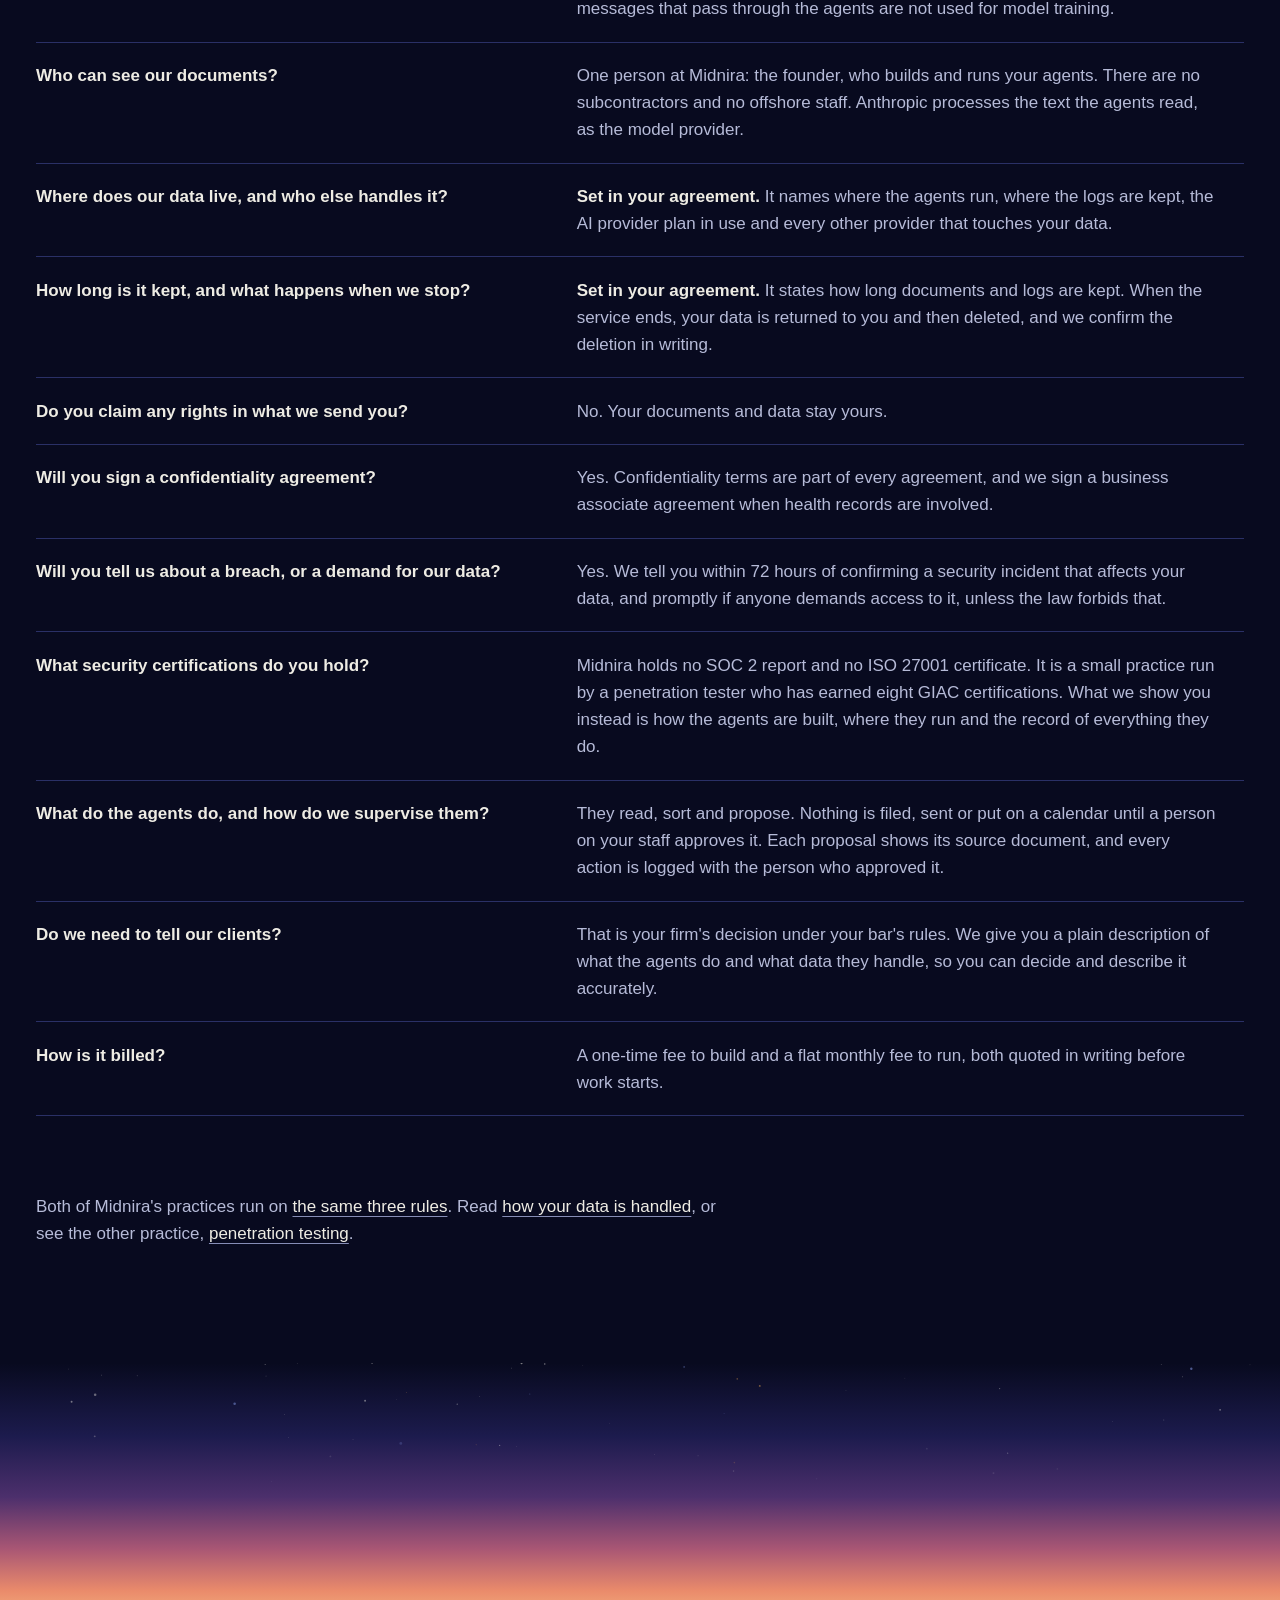
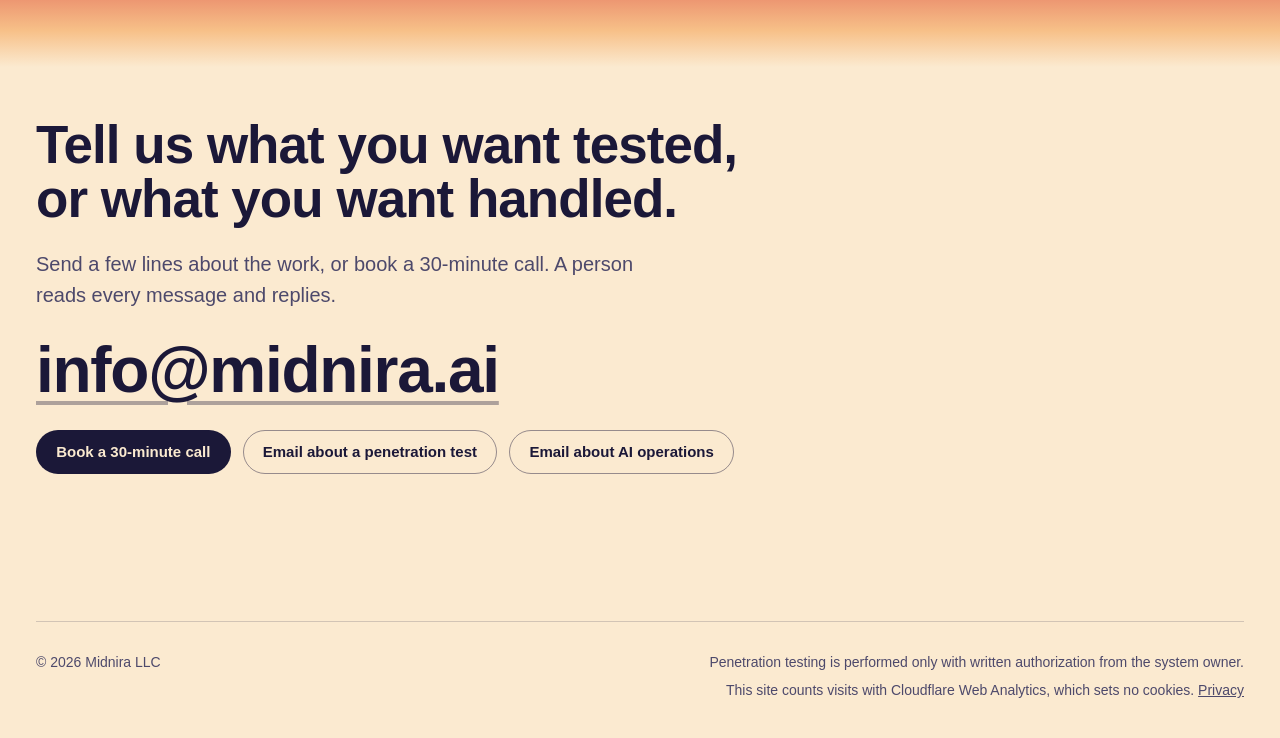
==== commit c664d832: "Draw the approval gate as the path one filing takes The four paragraphs beside the gate code become " ====
--- a/ai-operations.html
+++ b/ai-operations.html
@@ -242,13 +242,18 @@
       <div class="split split-code split-follow" id="approval-gate">
         <div class="block">
           <h3 class="heading">The approval is enforced in code</h3>
-          <p class="blurb">An instruction that tells a model to wait for approval can be ignored, or talked around by a cleverly worded document. So that rule does not live in the agent's instructions. Every filing passes through a gate that Midnira wrote, and the agent has no other way to file. The agent proposes. Code checks that a person approved.</p>
-          <dl class="pairs">
-            <div><dt>Approval</dt><dd>A filing goes ahead only when a person your firm has named as an approver has signed off. Until then the proposal waits.</dd></div>
-            <div><dt>Signature</dt><dd>Every approval is signed where your staff give it, and the gate checks that signature before it trusts anything else in the approval. The agent holds no signing key, so it cannot approve its own work.</dd></div>
-            <div><dt>Exact match</dt><dd>An approval covers the proposal as that person saw it and the document as it arrived. If either changes afterwards, the filing is refused until a person approves it again.</dd></div>
-            <div><dt>Your correction</dt><dd>When your staff change the folder, their choice is what gets filed. A filing only goes into a folder that already exists.</dd></div>
-          </dl>
+          <p class="blurb">An instruction that tells a model to wait for approval can be ignored, or talked around by a cleverly worded document. So that rule does not live in the agent's instructions. Every filing passes through a gate that Midnira wrote, and the agent has no other way to file.</p>
+          <div class="checks of-ops">
+            <p class="asks"><span>The agent proposes.</span> <span>Code checks that a person approved.</span></p>
+            <ol>
+              <li class="is-gate"><details><summary><span class="name">Approval</span> <span class="gist">Waits until a named approver signs off</span></summary><p>A filing goes ahead only when a person your firm has named as an approver has signed off. Until then the proposal waits.</p></details></li>
+              <li class="is-gate"><details><summary><span class="name">Signature</span> <span class="gist">The agent holds no signing key</span></summary><p>Every approval is signed where your staff give it, and the gate checks that signature before it trusts anything else in the approval. The agent holds no signing key, so it cannot approve its own work.</p></details></li>
+              <li class="is-gate"><details><summary><span class="name">Exact match</span> <span class="gist">The proposal and the document, unchanged</span></summary><p>An approval covers the proposal as that person saw it and the document as it arrived. If either changes afterwards, the filing is refused until a person approves it again.</p></details></li>
+              <li class="is-run"><details><summary><span class="name">Your correction</span> <span class="gist">Filed to the folder your staff chose</span></summary><p>When your staff change the folder, their choice is what gets filed. A filing only goes into a folder that already exists.</p></details></li>
+              <li class="is-log"><details><summary><span class="name">Record</span> <span class="gist">Every decision is recorded, holds and refusals too</span></summary><p>Every decision goes into the record, the holds and refusals too.</p></details></li>
+            </ol>
+            <p class="legend legend-start"><span class="k-ok">Filed</span><span class="k-no">Held or refused</span></p>
+          </div>
           <p class="fine">This gate had a security review before any client's documents went near it. <a class="textlink" href="/gate-review">Read what the review found</a></p>
         </div>
         <!-- gate:start -->
@@ -315,7 +320,7 @@
       <div class="split split-code split-follow" id="record-chain">
         <div class="block">
           <h3 class="heading">A record that checks itself</h3>
-          <p class="blurb">One approval files one document, once. Every decision goes into the record, the holds and refusals too.</p>
+          <p class="blurb">One approval files one document, once.</p>
           <dl class="pairs">
             <div><dt>Chained</dt><dd>Each row carries a fingerprint of the row before it. A row that is changed afterwards no longer fits the row after it.</dd></div>
             <div><dt>Anchored</dt><dd>The latest fingerprint goes to you with each report. A record rewritten later, however carefully, no longer matches the fingerprint you hold.</dd></div>
--- a/site.css
+++ b/site.css
@@ -546,38 +546,46 @@
 .routes .dest.is-filed .folder-glyph { fill: var(--lamp); stroke: var(--lamp); }
 .routes .dest.is-filed .dest-name { fill: var(--moon); }
 
-/* Figure: the signed scope, as a map */
-.scopemap .host-cell { fill: var(--night-2); stroke: var(--test); stroke-width: 1.5; }
-.scopemap .host-name { fill: var(--moon); font-family: var(--code); font-size: 18px; font-stretch: 100%; text-anchor: middle; }
-.scopemap .finding { fill: var(--lamp); stroke: var(--night-0); stroke-width: 3; }
-.scopemap .net-name { fill: var(--mist); font-family: var(--code); font-size: 17px; font-stretch: 100%; }
-.scopemap .net-name.is-outside { fill: var(--dim); }
-.scopemap .row-label { fill: var(--dim); font-size: 13px; text-anchor: end; font-variant-numeric: tabular-nums; }
-.scopemap .cell { fill: color-mix(in srgb, var(--night-2) 80%, transparent); stroke: var(--rule); stroke-width: 1; }
-.scopemap .cell.is-host { fill: var(--test); stroke: var(--test); }
-/* struck out in the moon color, so it cannot be read as a host the agent found */
-.scopemap .cell.is-excluded { fill: none; stroke: var(--moon); stroke-width: 2; }
-.scopemap .x-mark { fill: none; stroke: var(--moon); stroke-width: 2; stroke-linecap: round; }
-.scopemap .cell.is-outside { fill: none; stroke: var(--dim); stroke-dasharray: 3 3; }
-.scopemap .is-probe { stroke-width: 4; }
-.scopemap .is-probe.is-allowed { stroke: var(--ok); }
-.scopemap .is-probe.is-blocked { stroke: var(--stop); stroke-dasharray: none; }
+/* Figure: the night's checks, the leads they raise, and what the operator proves */
+.trail .col-agent { fill: var(--test); font-weight: 700; }
+.trail .host-name { fill: var(--mist); font-family: var(--code); font-size: 15px; font-stretch: 100%; }
+.trail .tick { fill: color-mix(in srgb, var(--test) 38%, transparent); }
+.trail .tick.is-lead { fill: var(--test); }
+.trail .lead-ring { fill: none; stroke: var(--test); stroke-width: 1.5; }
+.trail .lead { fill: none; stroke: var(--test); stroke-width: 2.5; stroke-linecap: round; }
+.trail .lead-name { fill: var(--moon); text-anchor: end; }
+.trail .lead-time { fill: var(--dim); text-anchor: end; font-variant-numeric: tabular-nums; }
+.trail .gate-line { stroke: var(--lamp); stroke-width: 2; stroke-dasharray: 10 6; }
+.trail .gate-name { fill: var(--lamp); font-weight: 700; text-anchor: middle; }
+.trail .wait { fill: var(--night-0); stroke: var(--lamp); stroke-width: 3; }
+.trail .wait.is-done { fill: var(--lamp); }
+.trail .proven { fill: none; stroke: var(--lamp); stroke-width: 3; stroke-linecap: round; }
+.trail .dropped { fill: none; stroke: var(--dim); stroke-width: 2; stroke-linecap: round; stroke-dasharray: .5 7; }
+.trail .x-mark { fill: none; stroke: var(--dim); stroke-width: 2; stroke-linecap: round; }
+.trail .sheet { fill: var(--paper); }
+.trail .sheet-rule { stroke: color-mix(in srgb, var(--ink-soft) 30%, transparent); stroke-width: 1.5; }
+.trail .sheet-head { fill: var(--ink); font-weight: 700; }
+.trail .fid { fill: var(--ink-amber); font-weight: 700; font-variant-numeric: tabular-nums; }
+.trail .sev { fill: var(--ink); font-weight: 650; }
+.trail .how { fill: var(--ink-soft); }
+.trail .out-name { fill: var(--mist); }
+.trail .out-why { fill: var(--dim); }
 @media (max-width: 640px) {
-  .scopemap .row-label { display: none; }
-  .routes text { font-size: 21px; }
-}
-
-.legend .k-quiet::before { background: var(--night-2); border: 1px solid var(--rule); }
-.legend .k-excluded::before { background: none; border: 2px solid var(--moon); }
+  .routes text, .trail text { font-size: 21px; }
+  .trail .host-name { font-size: 16px; }
+}
+
 .legend .k-out::before { background: none; border: 1.5px dashed var(--dim); }
-.legend-cells > *::before { border-radius: 2px; }
-.legend-cells .k-person::before { border-radius: 50%; }
 
 @media (prefers-reduced-motion: no-preference) {
   .routes .route { stroke-dasharray: 1; animation: draw 1.1s cubic-bezier(.3, .1, .2, 1) both; animation-delay: calc(.3s + var(--i, 0) * .35s); }
   .routes .proposal, .routes .doc-name, .routes .wait { animation: arrive .45s ease-out both; animation-delay: calc(1.2s + var(--i, 0) * .35s); }
   .routes .filed.is-on { stroke-dasharray: 1; animation: draw .5s ease-out both; }
-  .scopemap .host, .scopemap .row { animation: arrive .4s ease-out both; animation-delay: calc(.3s + var(--r, 0) * .07s); }
+  .trail .row { animation: arrive .4s ease-out both; animation-delay: calc(.3s + var(--r, 0) * .07s); }
+  .trail .lead { stroke-dasharray: 1; animation: draw 1s cubic-bezier(.3, .1, .2, 1) both; animation-delay: calc(1.2s + var(--i, 0) * .4s); }
+  .trail .flag { animation: arrive .45s ease-out both; animation-delay: calc(1.9s + var(--i, 0) * .4s); }
+  .trail .proven { stroke-dasharray: 1; animation: draw .5s ease-out both; animation-delay: calc(3.1s + var(--i, 0) * .4s); }
+  .trail .verdict { animation: arrive .45s ease-out both; animation-delay: calc(3.4s + var(--i, 0) * .4s); }
   /* scan order; set here, not in style attributes, so the content security policy can forbid inline styles */
   [data-r="1"] { --r: 1; } [data-r="2"] { --r: 2; } [data-r="3"] { --r: 3; } [data-r="4"] { --r: 4; }
   [data-r="5"] { --r: 5; } [data-r="6"] { --r: 6; } [data-r="7"] { --r: 7; } [data-r="8"] { --r: 8; }
@@ -600,7 +608,6 @@
 
 /* Round 4: answers, roles, timelines, a sample record, a privacy page */
 .steps li > * { grid-column: 2; }
-.steps.of-test li::before { color: color-mix(in srgb, var(--test) 50%, var(--night-0)); }
 .steps .when { margin-top: .15rem; font-size: .875rem; font-weight: 600; color: var(--dim); }
 .blurb { max-width: 46rem; color: var(--mist); }
 
@@ -689,3 +696,131 @@
 /* A numbered list inside a text page (the field note). */
 .prose .repro { gap: .7rem; color: var(--mist); }
 .prose .repro strong { font-weight: 650; color: var(--moon); }
+
+/* How a test runs, on one line: what the client hands over above it, what comes
+   back below it. The amber line is the signed authorization, and the band after
+   it is the test window. Stacked on narrow screens, with the line down the side. */
+.timeline .lane { display: none; font-size: .875rem; font-weight: 650; color: var(--dim); }
+.stations { --trace: color-mix(in srgb, var(--test) 50%, var(--night-0)); display: grid; counter-reset: station; }
+.stations > li { counter-increment: station; position: relative; display: grid; grid-template-columns: minmax(0, 1fr) minmax(0, 1fr); gap: .9rem clamp(1.5rem, 4vw, 3rem); align-content: start; padding: 0 0 2.4rem 4rem; }
+.stations > li:last-child { padding-bottom: 0; }
+.stations > li::before { content: ""; position: absolute; left: .55rem; top: 3.5rem; bottom: .35rem; width: 2px; background: var(--trace); }
+.stations > li:last-child::before { content: none; }
+.stations > .is-test::before { left: .3rem; width: .6rem; border-radius: 999px; background: linear-gradient(90deg, var(--test) 0 42%, transparent 42% 58%, var(--lamp) 58% 100%); }
+.stations > .is-test::after { content: ""; position: absolute; left: 0; right: 0; top: -1.25rem; border-top: 2px dashed var(--lamp); }
+.station { grid-column: 1 / -1; min-height: 3rem; }
+.station::before { content: counter(station); position: absolute; left: 0; top: 0; font-size: 3.4rem; font-weight: 760; font-stretch: 70%; line-height: .9; color: var(--trace); }
+.station h4 { font-size: 1.0625rem; font-weight: 650; }
+.station .when { margin-top: .15rem; font-size: .875rem; font-weight: 600; color: var(--dim); }
+.station .when.is-gate { color: var(--lamp); }
+.give { grid-column: 1; }
+.get { grid-column: 2; }
+.give, .get { display: grid; gap: .45rem; align-content: start; }
+.timeline .dir { font-size: .8125rem; font-weight: 650; color: var(--dim); }
+.give > ul, .get > ul { display: grid; gap: .6rem; color: var(--mist); font-size: 1rem; line-height: 1.45; }
+.give > ul > li, .get > ul > li { padding-left: 1.2rem; }
+.give > ul > li { background: radial-gradient(circle at .3rem .72rem, transparent 0 .11rem, var(--moon) .13rem .23rem, transparent .26rem) no-repeat; }
+.get > ul > li { background: radial-gradient(circle at .3rem .72rem, var(--lamp) 0 .2rem, transparent .23rem) no-repeat; }
+.get > ul > .sheet { display: grid; gap: .6rem; max-width: 22rem; padding: .95rem 1.05rem 1.05rem; border-radius: 3px; background: var(--paper); color: var(--ink); font: 400 .9375rem/1.45 var(--serif); box-shadow: 0 22px 40px -22px rgb(0 0 0 / .8); }
+.sheet-name { font: 650 1.0625rem/1.2 var(--serif); letter-spacing: -.005em; }
+.sheet ul { display: grid; gap: .35rem; padding-top: .6rem; border-top: 1px solid color-mix(in srgb, var(--ink) 16%, transparent); }
+.sheet a { font-weight: 600; text-decoration: underline; text-decoration-color: color-mix(in srgb, var(--ink) 40%, transparent); text-underline-offset: .2em; }
+.sheet a:hover { text-decoration-color: var(--ink-amber); }
+.sheet :focus-visible { outline-color: var(--ink); }
+.legend-start { justify-content: flex-start; }
+@media (max-width: 640px) {
+  .stations > li { grid-template-columns: minmax(0, 1fr); padding-left: 3.2rem; }
+  .give, .get { grid-column: 1; }
+}
+@media (min-width: 1081px) {
+  @supports (grid-template-rows: subgrid) {
+    .timeline { display: grid; grid-template-columns: 5rem minmax(0, 1fr); grid-template-rows: auto auto auto; }
+    .timeline .lane { display: block; grid-column: 1; }
+    .timeline .lane-give { grid-row: 1; align-self: end; padding-bottom: 1.5rem; }
+    .timeline .lane-get { grid-row: 3; padding-top: 1.35rem; }
+    .timeline .dir { position: absolute; width: 1px; height: 1px; overflow: hidden; clip-path: inset(50%); }
+    .stations { grid-column: 2; grid-row: 1 / span 3; grid-template-rows: subgrid; grid-template-columns: 1.15fr 1.05fr 1.3fr 1.3fr .85fr 1.15fr; }
+    .stations > li { grid-row: 1 / span 3; grid-template-rows: subgrid; grid-template-columns: minmax(0, 1fr); gap: 0; padding: 0; }
+    .stations > li::before { content: none; }
+    .stations > .is-test { padding-left: 1.1rem; }
+    .stations > .is-test::after { right: auto; top: 0; bottom: 0; border-top: 0; border-left: 2px dashed var(--lamp); }
+    .station { grid-row: 2; grid-column: 1; display: grid; grid-template-columns: auto minmax(0, 1fr); align-items: center; align-content: start; gap: 0 .7rem; min-height: 0; }
+    .station::before { position: static; grid-area: 1 / 1; }
+    .station::after { content: ""; grid-area: 1 / 2; height: 2px; background: var(--trace); }
+    .stations > li:last-child .station::after { background: linear-gradient(90deg, var(--trace), transparent); }
+    .is-test .station::after { height: .6rem; border-radius: 999px; background: linear-gradient(var(--test) 0 42%, transparent 42% 58%, var(--lamp) 58% 100%); }
+    .station h4 { grid-area: 2 / 1 / auto / -1; margin-top: .55rem; padding-right: 1.25rem; }
+    .station .when { grid-area: 3 / 1 / auto / -1; padding-right: 1.25rem; }
+    .give { grid-row: 1; grid-column: 1; align-self: end; padding: 0 1.5rem 1.4rem 0; }
+    .get { grid-row: 3; grid-column: 1; padding: 1.25rem 1.5rem 0 0; }
+    .give > ul, .get > ul { font-size: .9375rem; }
+    .get > ul > .sheet { transform: rotate(-.8deg); }
+    .stations > li:last-child .sheet { transform: rotate(.9deg); }
+  }
+}
+
+/* The harness, as the path one request takes: four checks that can refuse it, the
+   account a scan runs under, and the record both outcomes end in. Each step opens
+   to the full statement. */
+.checks { display: grid; max-width: 36rem; }
+.checks .asks { position: relative; display: grid; gap: .1rem; padding: 0 0 1.3rem 3rem; color: var(--mist); }
+.checks .asks span:first-child { font-weight: 600; color: var(--moon); }
+.checks .asks::before { content: ""; position: absolute; left: calc(1.5rem + 1px - .36rem); top: .45rem; width: .72rem; height: .72rem; border-radius: 50%; background: var(--test); }
+.checks .asks::after { content: ""; position: absolute; left: 1.5rem; top: 1.3rem; bottom: 0; width: 2px; background: var(--dim); }
+.checks ol { display: grid; }
+.checks ol > li { position: relative; padding: 0 0 1.2rem 3rem; }
+.checks ol > li::before { content: ""; position: absolute; left: 1.5rem; top: 0; bottom: 0; width: 2px; background: var(--dim); }
+.checks ol > li::after { content: ""; position: absolute; left: .3rem; top: 0; bottom: 0; width: 2px; background: repeating-linear-gradient(var(--stop) 0 5px, transparent 5px 10px); }
+.checks ol > li:first-child::after { top: .74rem; }
+.checks ol > .is-log { padding-bottom: 0; }
+.checks ol > .is-log::before, .checks ol > .is-log::after { bottom: auto; height: .34rem; }
+.checks .is-gate > details::before { content: ""; position: absolute; left: .3rem; top: calc(.74rem - 1px); width: .85rem; height: 2px; background: repeating-linear-gradient(90deg, var(--stop) 0 4px, transparent 4px 7px); }
+.checks summary { position: relative; display: grid; padding-right: 2rem; cursor: pointer; list-style: none; }
+.checks summary::-webkit-details-marker { display: none; }
+.checks summary::before { content: ""; position: absolute; left: calc(-1.5rem + 1px - .4rem); top: .34rem; width: .8rem; height: .8rem; border: 2px solid var(--moon); background: var(--night-0); transform: rotate(45deg); }
+.checks .is-run summary::before { border-color: var(--ok); border-radius: 50%; background: var(--ok); transform: none; }
+.checks .is-log summary::before { left: -3rem; top: .3rem; width: 2.15rem; height: .95rem; border-radius: 4px; background: var(--night-2); transform: none; }
+.checks summary::after { content: "+"; position: absolute; right: .15rem; top: -.1rem; font-size: 1.35rem; line-height: 1.3; color: var(--dim); }
+.checks details[open] > summary::after { content: "\2212"; }
+.checks summary:hover::after { color: var(--moon); }
+.checks .name { font-weight: 650; color: var(--moon); }
+.checks .gist { color: var(--mist); font-size: 1rem; }
+.checks details > p { margin-top: .55rem; color: var(--mist); font-size: .9375rem; line-height: 1.55; }
+.checks .legend { margin-top: 1.3rem; padding-left: 3rem; }
+.legend .k-ok::before { background: var(--ok); }
+.legend .k-no::before { background: none; border: 1.5px dashed var(--stop); }
+
+/* Who we test for, beside what the test is used for. Each use names the documents
+   that answer it, drawn as slips of the paper the report is printed on. */
+.handoffs { display: grid; gap: 1.6rem; }
+.handoffs > div { display: flex; flex-wrap: wrap; align-items: center; gap: .55rem 1rem; }
+.handoffs dt { flex: 0 0 12.5rem; font-weight: 650; color: var(--moon); }
+.handoffs dd { color: var(--mist); font-size: 1rem; }
+.handoffs dd:last-child { flex-basis: 100%; }
+.docs { display: flex; flex-wrap: wrap; gap: .5rem .6rem; }
+.doc { padding: .3rem .65rem .36rem; border-radius: 2px; background: var(--paper); color: var(--ink); font: 600 .9375rem/1.25 var(--serif); box-shadow: 0 10px 18px -12px rgb(0 0 0 / .85); }
+@media (min-width: 901px) {
+  .doc:nth-child(odd) { transform: rotate(-.9deg); }
+  .doc:nth-child(even) { transform: rotate(.8deg); }
+}
+
+/* Questions that open. The first one starts open. */
+.faq { display: grid; max-width: 56rem; }
+.faq details { border-top: 1px solid var(--rule); }
+.faq details:last-child { border-bottom: 1px solid var(--rule); }
+.faq summary { position: relative; padding: 1.15rem 2.75rem 1.15rem 0; font-size: 1.0625rem; font-weight: 650; line-height: 1.35; color: var(--moon); cursor: pointer; list-style: none; }
+.faq summary::-webkit-details-marker { display: none; }
+.faq summary::after { content: "+"; position: absolute; right: .2rem; top: .8rem; font-size: 1.45rem; font-weight: 400; line-height: 1.3; color: var(--dim); }
+.faq details[open] > summary::after { content: "\2212"; }
+.faq summary:hover::after { color: var(--moon); }
+.faq details > p { max-width: 40rem; padding-bottom: 1.35rem; color: var(--mist); }
+
+/* Pricing: where prices start, set large, with the way to book the first call. */
+.price-from { display: grid; gap: .15rem; }
+.price-from dt { font-weight: 650; color: var(--moon); }
+.price-from dd { display: grid; gap: .3rem; color: var(--mist); font-size: 1rem; }
+.price-from .amount { font-size: clamp(2.5rem, 2vw + 1.7rem, 3.3rem); font-weight: 720; font-stretch: 88%; line-height: 1.05; letter-spacing: -.018em; color: var(--moon); font-variant-numeric: tabular-nums; }
+
+/* The approval gate, as the path one filing takes. It reuses the harness figure
+   from the penetration testing page; only the agent's color differs. */
+.checks.of-ops .asks::before { background: var(--agent); }
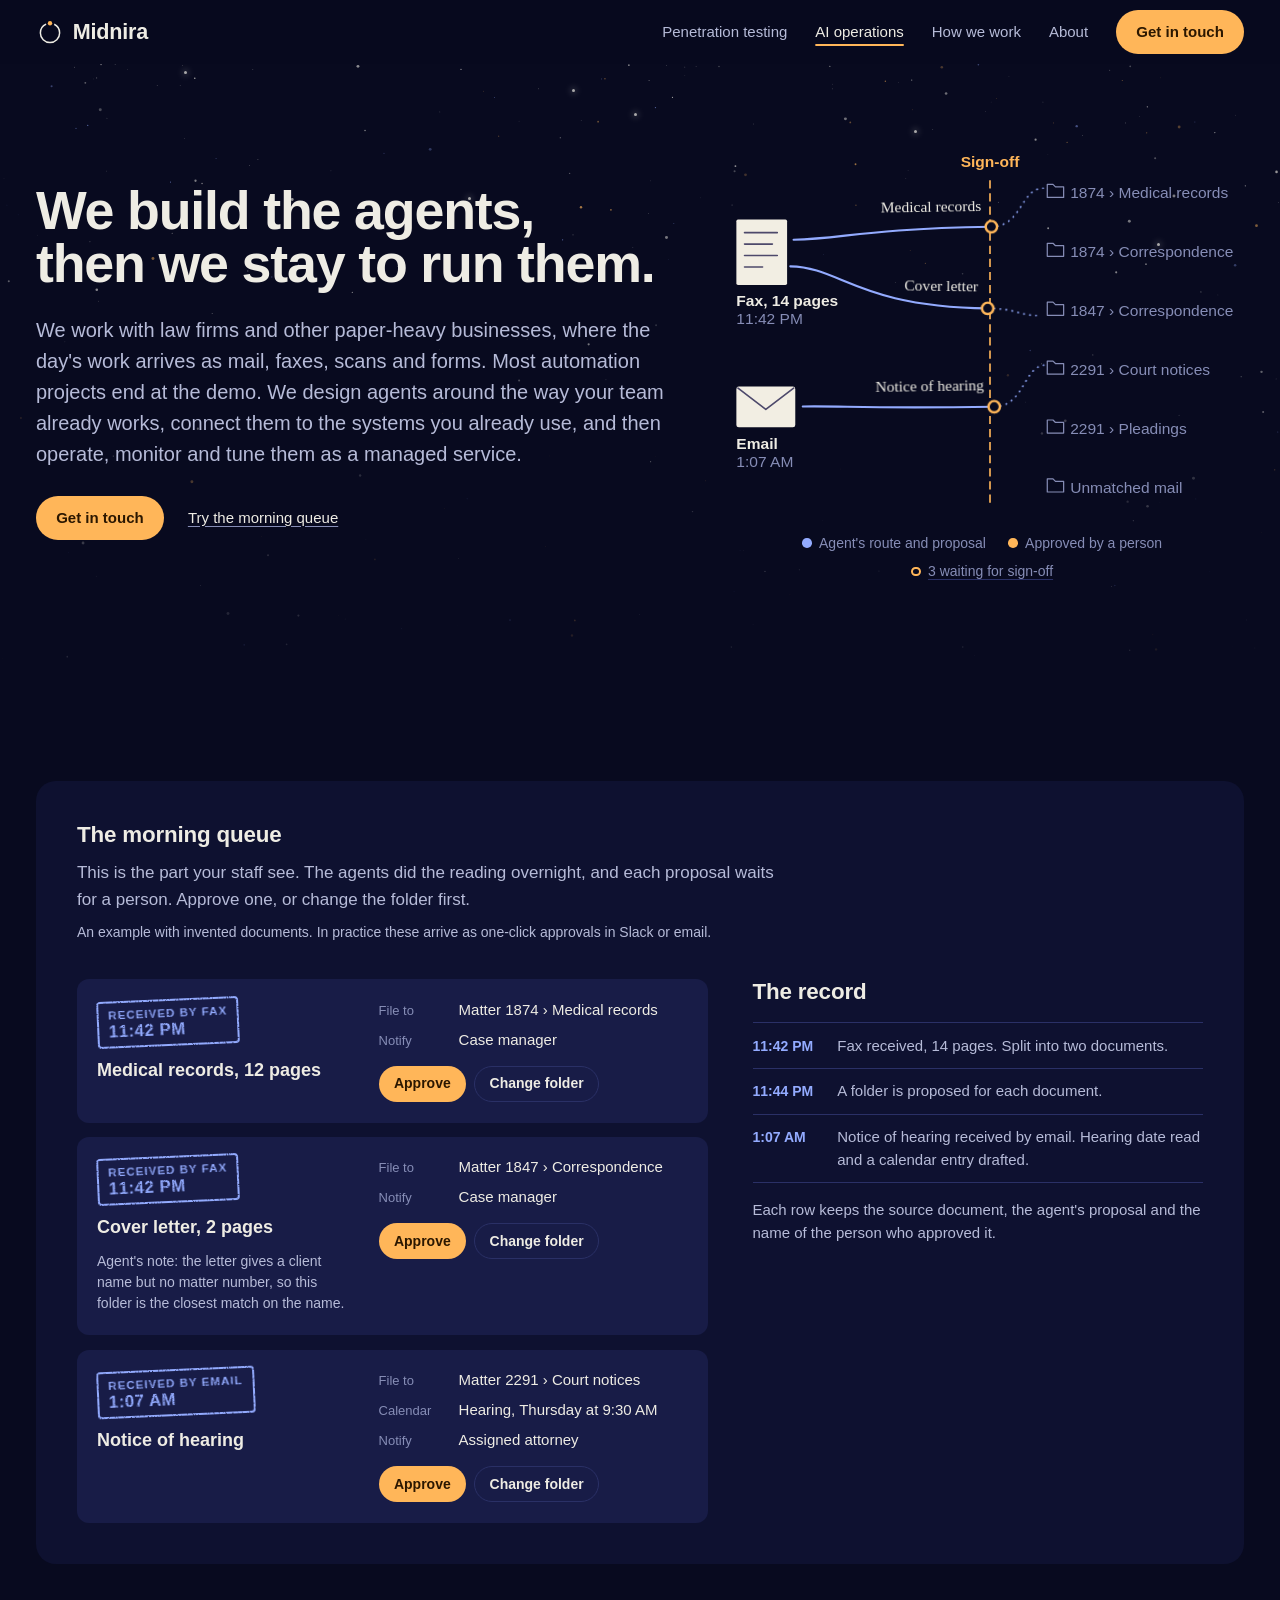
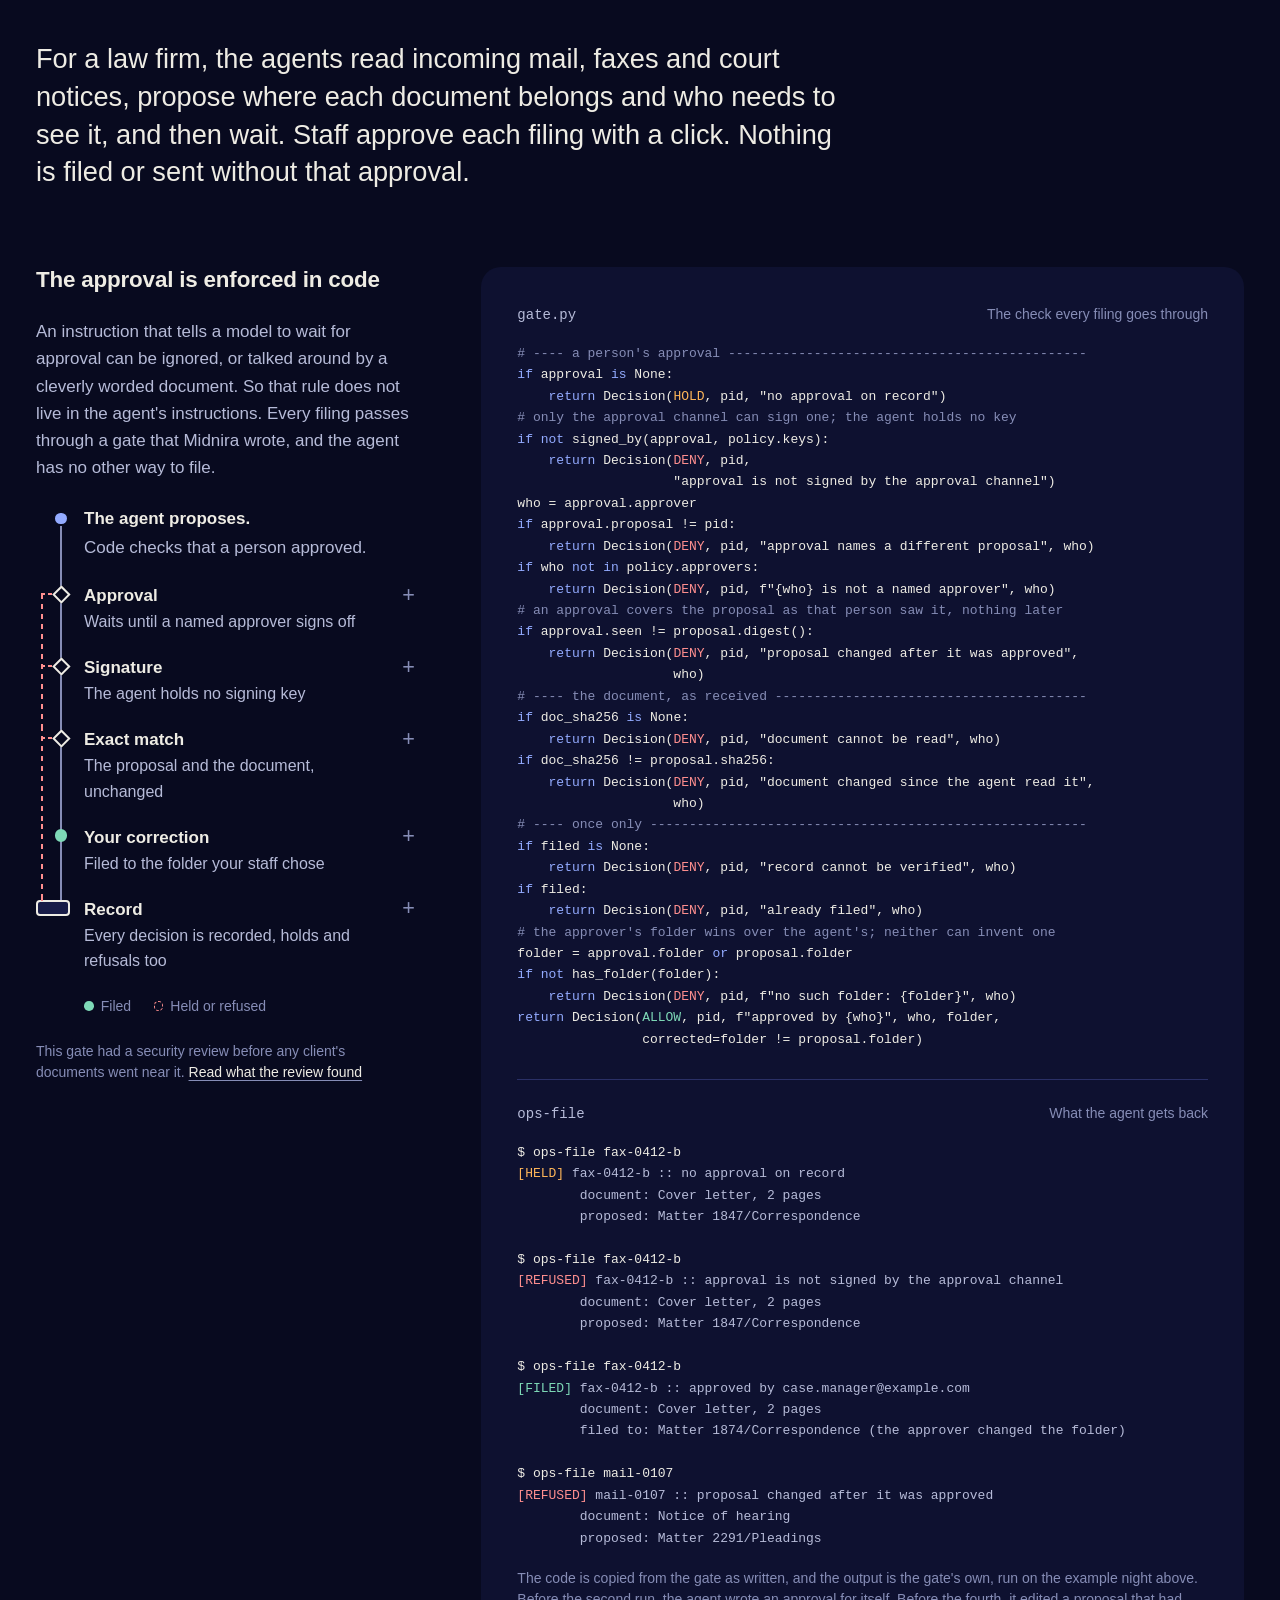
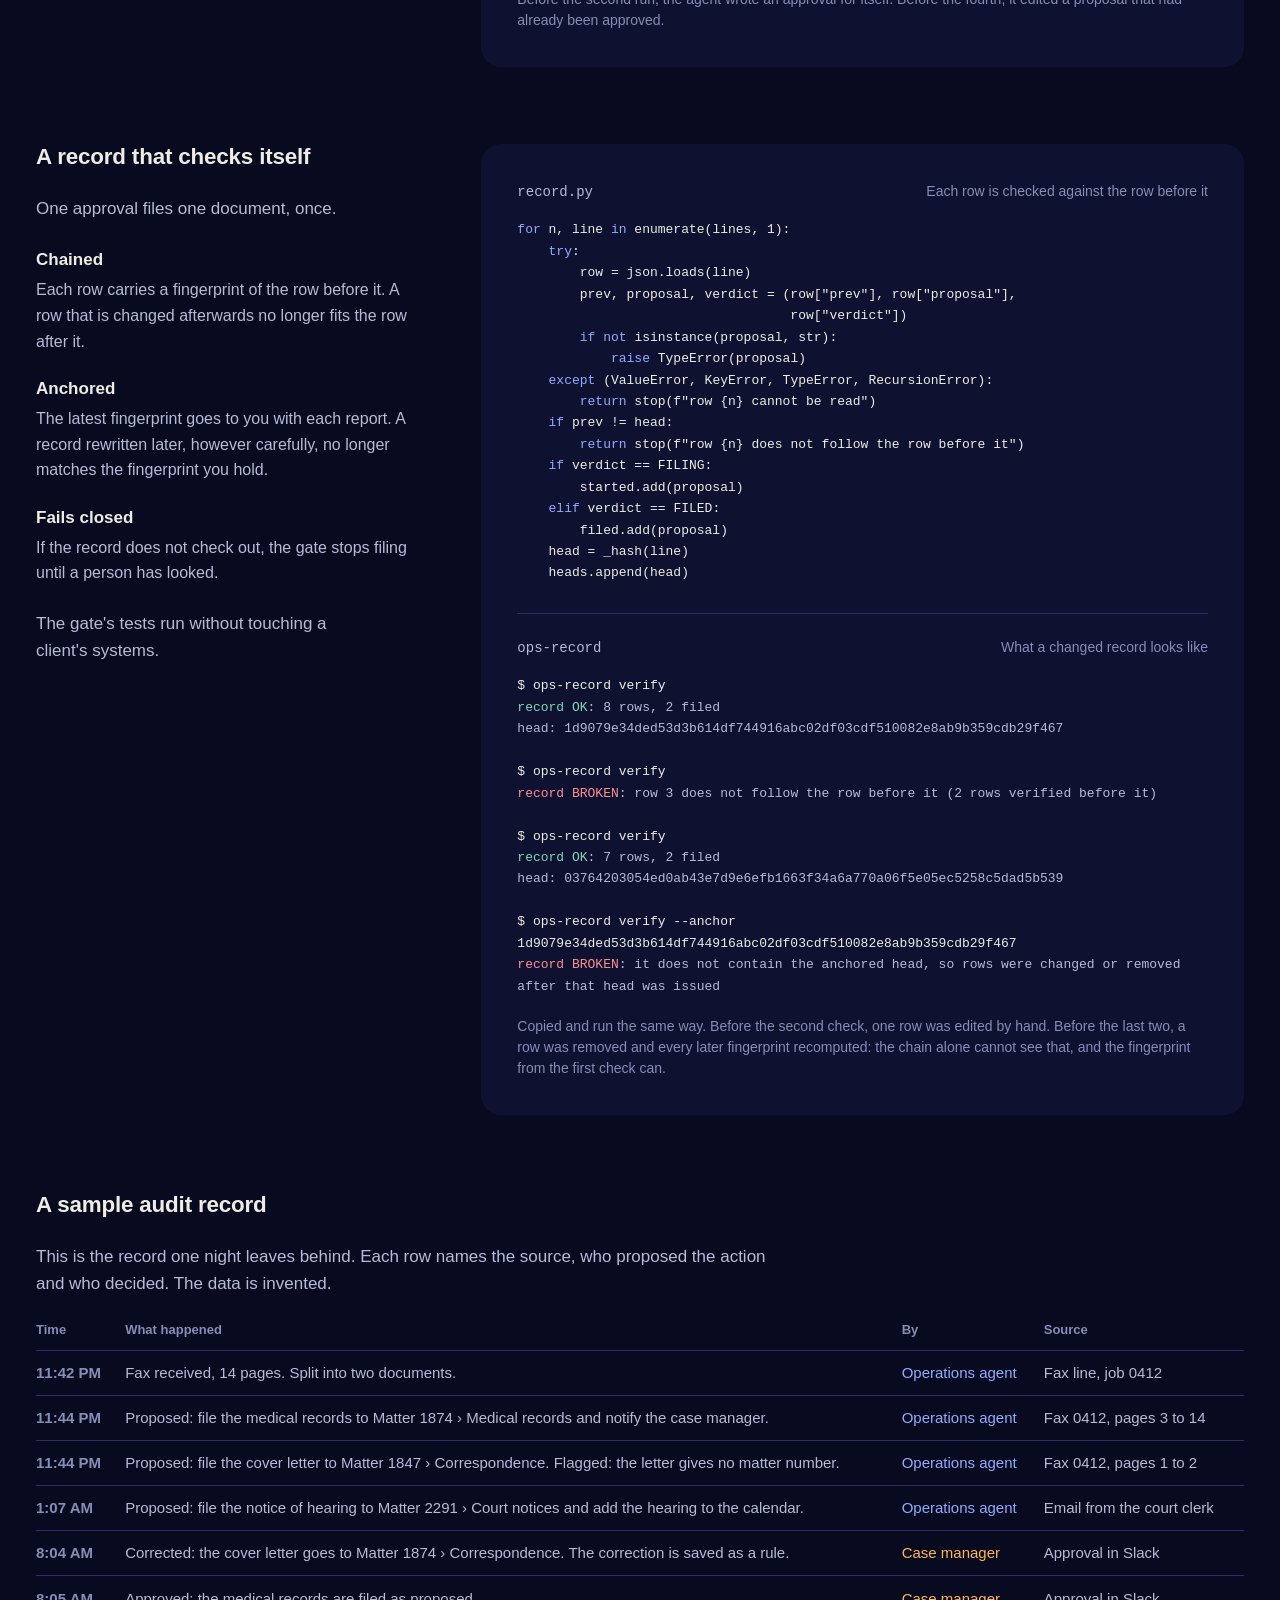
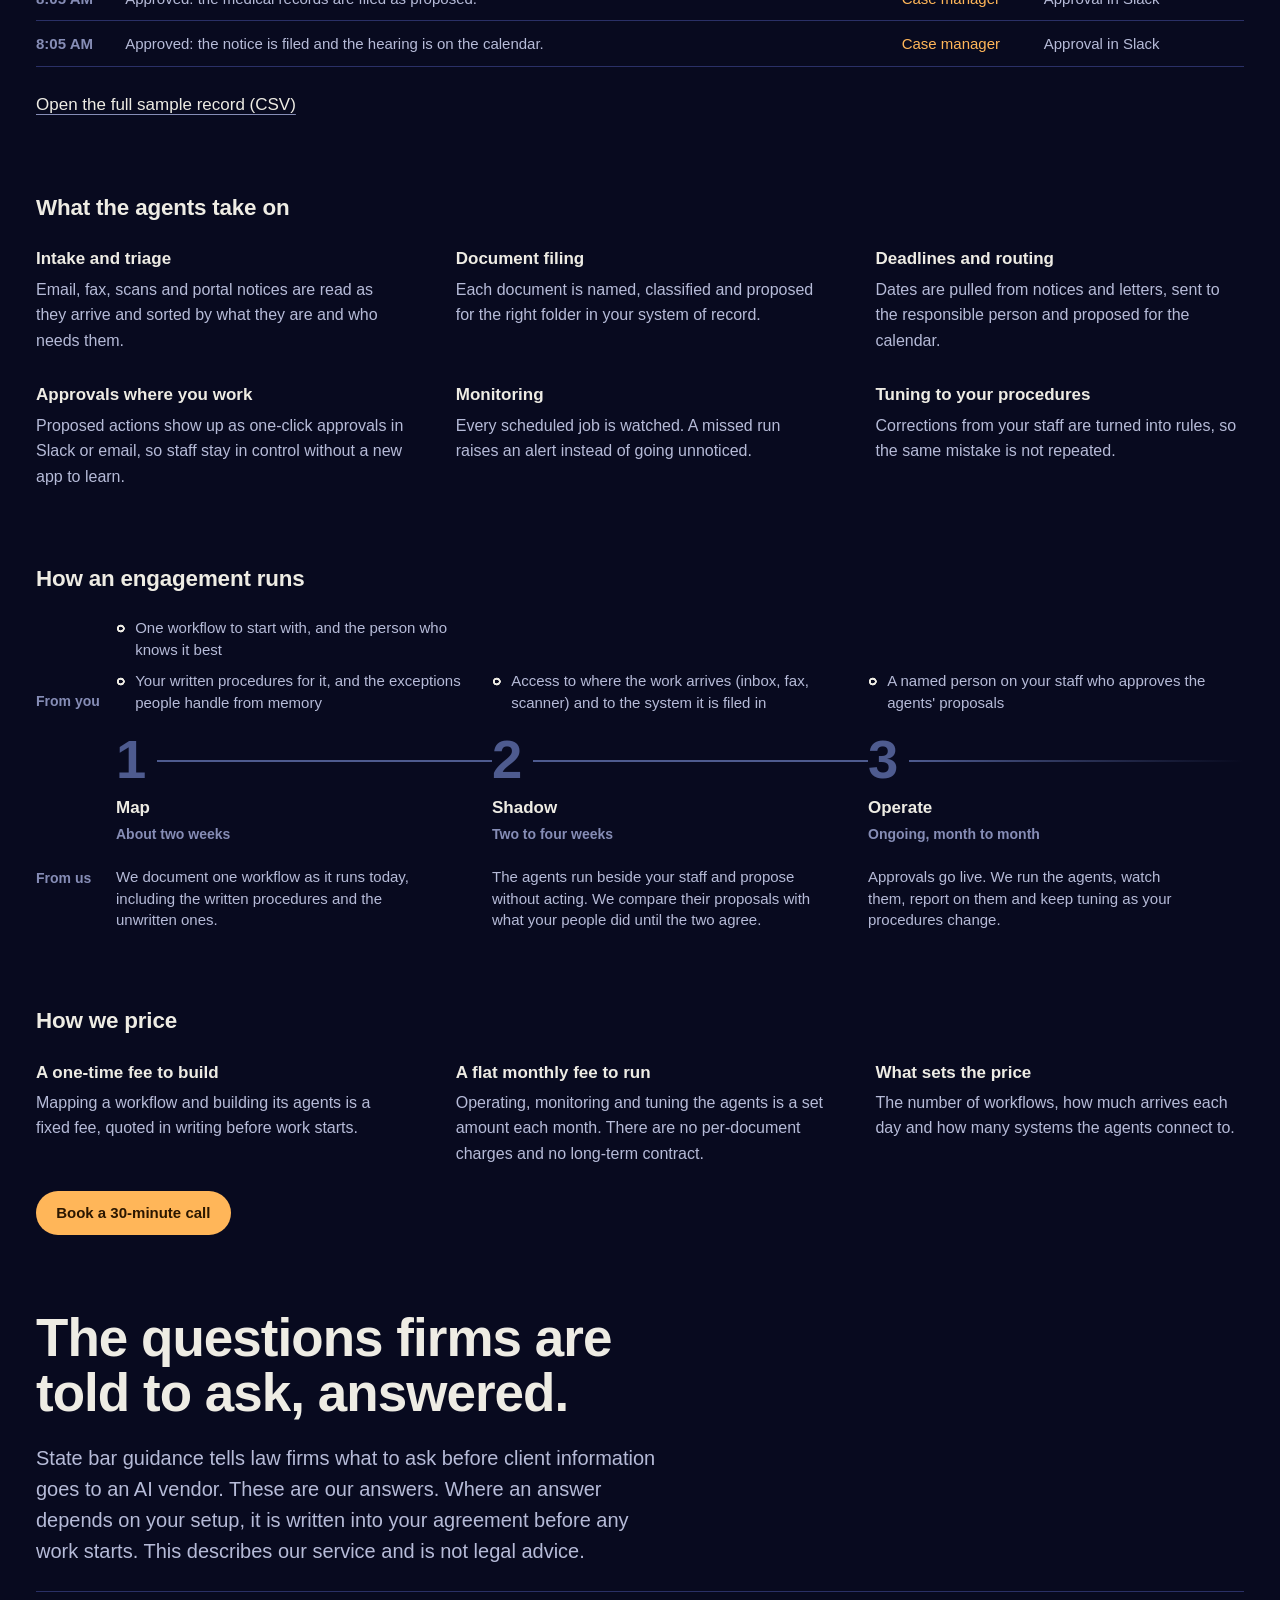
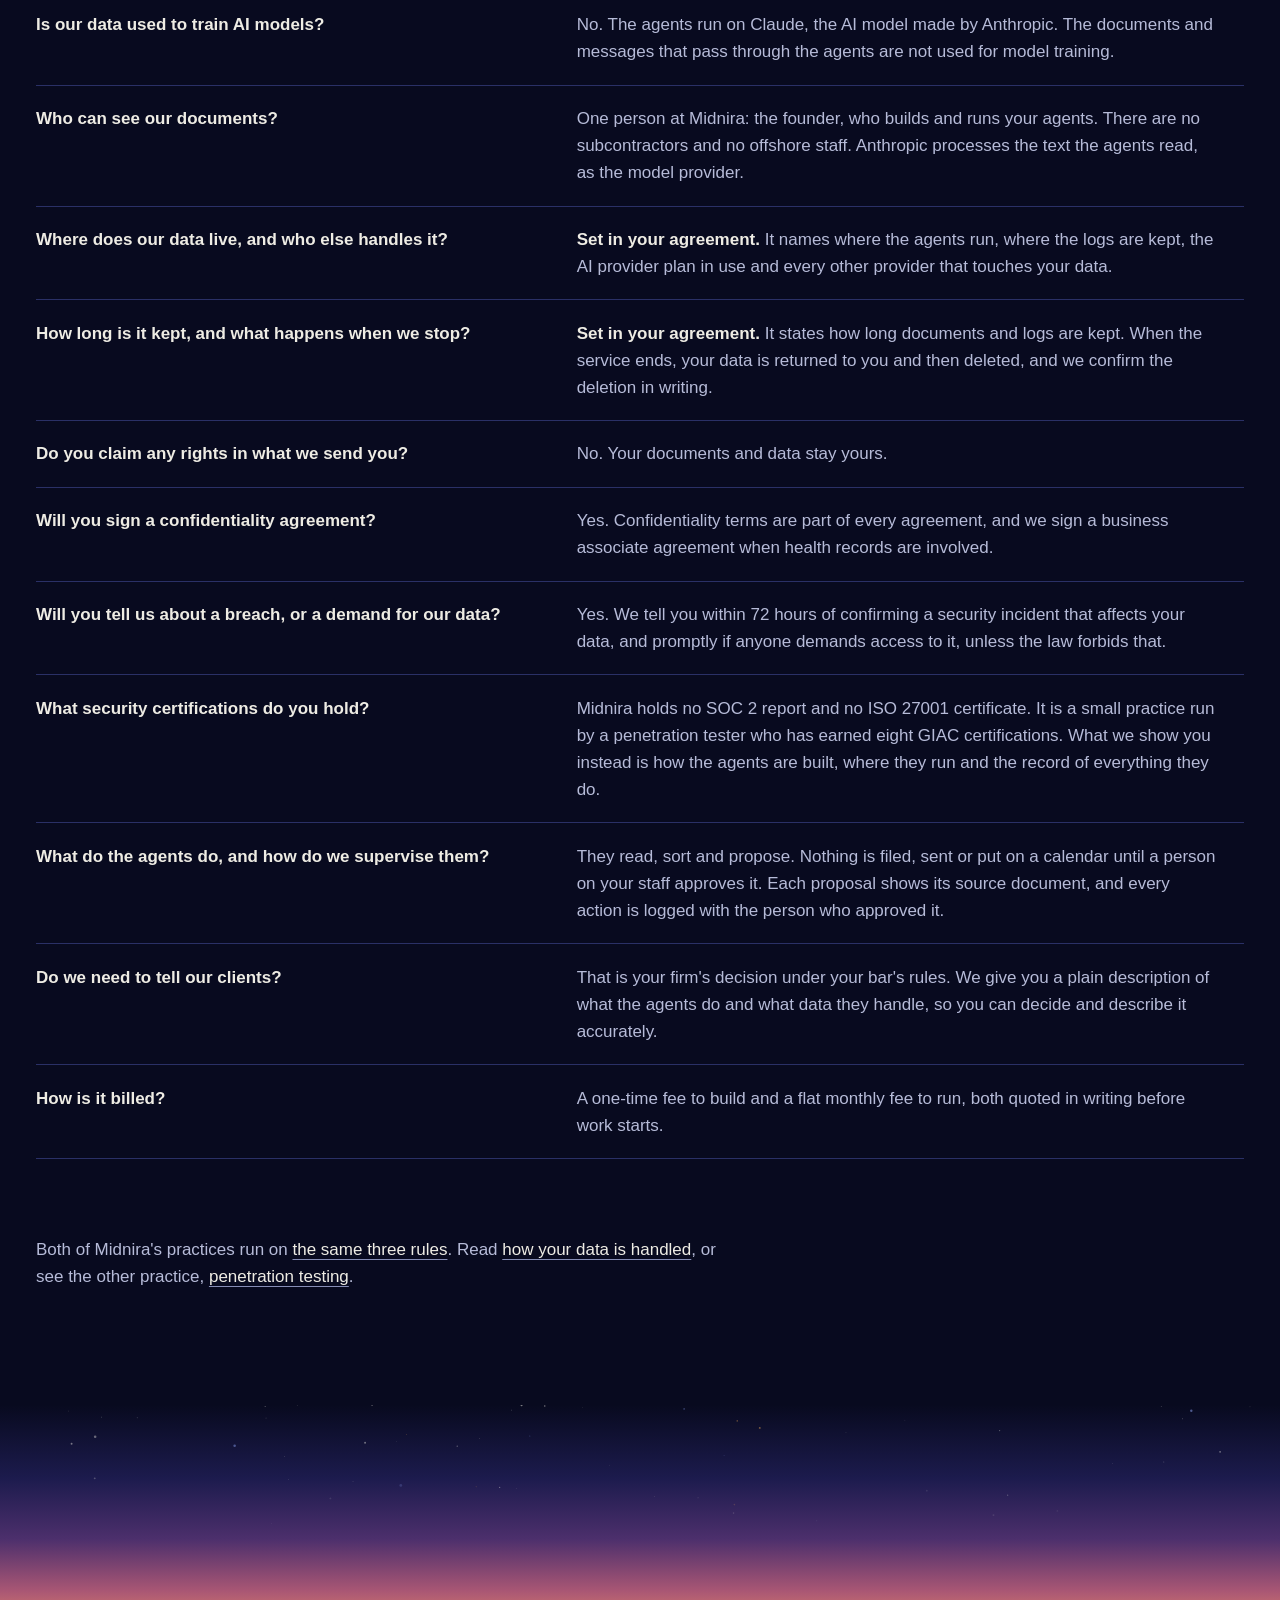
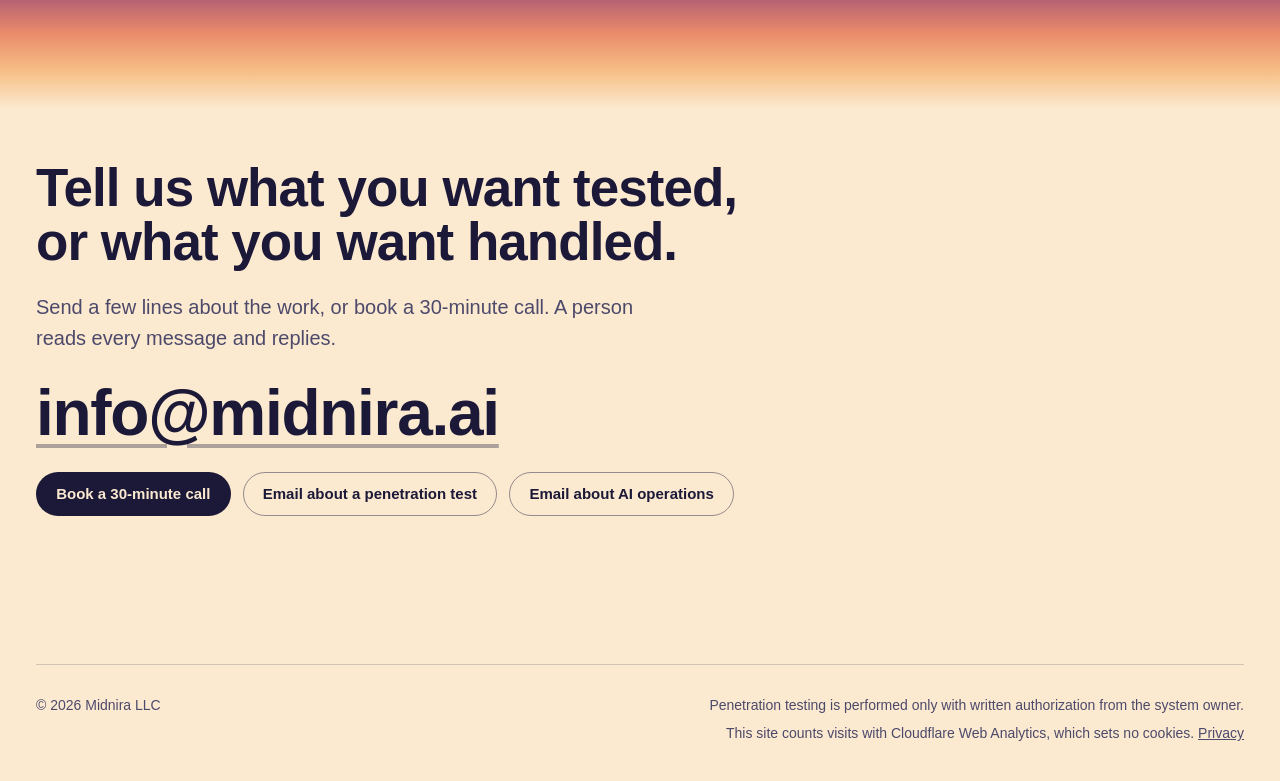
==== commit 261d74b6: "Show how an AI operations engagement runs as one timeline Map, Shadow and Operate sit on one line, w" ====
--- a/ai-operations.html
+++ b/ai-operations.html
@@ -401,31 +401,44 @@
 
       <div class="block">
         <h3 class="heading">How an engagement runs</h3>
-        <ol class="steps">
-          <li><h4>Map</h4><p class="when">About two weeks</p><p>We document one workflow as it runs today, including the written procedures and the unwritten ones.</p></li>
-          <li><h4>Shadow</h4><p class="when">Two to four weeks</p><p>The agents run beside your staff and propose without acting. We compare their proposals with what your people did until the two agree.</p></li>
-          <li><h4>Operate</h4><p class="when">Ongoing, month to month</p><p>Approvals go live. We run the agents, watch them, report on them and keep tuning as your procedures change.</p></li>
-        </ol>
-      </div>
-
-      <div class="split">
-        <div class="block">
-          <h3 class="heading">What we need from you</h3>
-          <ul class="gets">
-            <li>One workflow to start with, and the person who knows it best</li>
-            <li>Your written procedures for it, and the exceptions people handle from memory</li>
-            <li>Access to where the work arrives (inbox, fax, scanner) and to the system it is filed in</li>
-            <li>A named person on your staff who approves the agents' proposals</li>
-          </ul>
-        </div>
-        <div class="block">
-          <h3 class="heading">How we price</h3>
-          <dl class="pairs">
-            <div><dt>A one-time fee to build</dt><dd>Mapping a workflow and building its agents is a fixed fee, quoted in writing before work starts.</dd></div>
-            <div><dt>A flat monthly fee to run</dt><dd>Operating, monitoring and tuning the agents is a set amount each month. There are no per-document charges and no long-term contract.</dd></div>
-            <div><dt>What sets the price</dt><dd>The number of workflows, how much arrives each day and how many systems the agents connect to.</dd></div>
-          </dl>
-        </div>
+        <div class="timeline">
+          <p class="lane lane-give" aria-hidden="true">From you</p>
+          <p class="lane lane-get" aria-hidden="true">From us</p>
+          <ol class="stations of-ops">
+            <li>
+              <div class="station"><h4>Map</h4><p class="when">About two weeks</p></div>
+              <div class="give"><p class="dir">From you</p><ul>
+                <li>One workflow to start with, and the person who knows it best</li>
+                <li>Your written procedures for it, and the exceptions people handle from memory</li>
+              </ul></div>
+              <div class="get"><p class="dir">From us</p><p>We document one workflow as it runs today, including the written procedures and the unwritten ones.</p></div>
+            </li>
+            <li>
+              <div class="station"><h4>Shadow</h4><p class="when">Two to four weeks</p></div>
+              <div class="give"><p class="dir">From you</p><ul>
+                <li>Access to where the work arrives (inbox, fax, scanner) and to the system it is filed in</li>
+              </ul></div>
+              <div class="get"><p class="dir">From us</p><p>The agents run beside your staff and propose without acting. We compare their proposals with what your people did until the two agree.</p></div>
+            </li>
+            <li>
+              <div class="station"><h4>Operate</h4><p class="when">Ongoing, month to month</p></div>
+              <div class="give"><p class="dir">From you</p><ul>
+                <li>A named person on your staff who approves the agents' proposals</li>
+              </ul></div>
+              <div class="get"><p class="dir">From us</p><p>Approvals go live. We run the agents, watch them, report on them and keep tuning as your procedures change.</p></div>
+            </li>
+          </ol>
+        </div>
+      </div>
+
+      <div class="block">
+        <h3 class="heading">How we price</h3>
+        <dl class="takes">
+          <div><dt>A one-time fee to build</dt><dd>Mapping a workflow and building its agents is a fixed fee, quoted in writing before work starts.</dd></div>
+          <div><dt>A flat monthly fee to run</dt><dd>Operating, monitoring and tuning the agents is a set amount each month. There are no per-document charges and no long-term contract.</dd></div>
+          <div><dt>What sets the price</dt><dd>The number of workflows, how much arrives each day and how many systems the agents connect to.</dd></div>
+        </dl>
+        <p><a class="btn btn-lamp" href="https://calendly.com/derek-midnira/30min" rel="noopener">Book a 30-minute call</a></p>
       </div>
 
       <div class="block" id="questions">
--- a/site.css
+++ b/site.css
@@ -370,13 +370,6 @@
 
 .fieldnote { max-width: 50rem; font-size: clamp(1.25rem, .9vw + 1.05rem, 1.7rem); font-weight: 500; font-stretch: 92%; line-height: 1.38; color: var(--moon); }
 
-/* A real sequence, so it is numbered */
-.steps { display: grid; grid-template-columns: repeat(3, minmax(0, 1fr)); gap: 2rem clamp(1.5rem, 4vw, 3.5rem); counter-reset: step; }
-.steps li { counter-increment: step; display: grid; grid-template-columns: auto minmax(0, 1fr); gap: 0 1rem; }
-.steps li::before { content: counter(step); grid-column: 1; grid-row: 1 / span 4; font-size: 3.4rem; font-weight: 760; font-stretch: 70%; line-height: .9; color: color-mix(in srgb, var(--agent) 50%, var(--night-0)); }
-.steps h4 { font-size: 1.0625rem; font-weight: 650; }
-.steps p { margin-top: .25rem; color: var(--mist); font-size: 1rem; }
-
 /* Paper: the documents a test starts and ends with */
 .paper {
   position: relative;
@@ -441,9 +434,6 @@
 .verdict[data-state="allowed"] strong { color: var(--ok); }
 .verdict[data-state="blocked"] strong { color: var(--stop); }
 
-.gets { display: grid; gap: .85rem; font-size: 1.125rem; line-height: 1.4; color: var(--moon); }
-.gets li { padding-left: 1.5rem; background: radial-gradient(circle at .3rem .75rem, var(--lamp) 0 .22rem, transparent .25rem) no-repeat; }
-
 /* How we work */
 .rules { display: grid; gap: clamp(1.75rem, 3.5vw, 2.5rem); }
 .rules > div { display: grid; grid-template-columns: minmax(0, 5fr) minmax(0, 7fr); gap: .5rem clamp(2rem, 5vw, 4.5rem); align-items: baseline; }
@@ -504,7 +494,6 @@
   .hero-grid { grid-template-columns: minmax(0, 1fr); grid-template-areas: "copy" "dial" "log"; grid-template-rows: none; }
   .split, .split-wide-left, .split-wide-right, .queue { grid-template-columns: minmax(0, 1fr); }
   .rules > div { grid-template-columns: minmax(0, 1fr); }
-  .steps { grid-template-columns: minmax(0, 1fr); }
   .portrait { width: min(100%, 14rem); }
 }
 @media (max-width: 640px) {
@@ -607,8 +596,6 @@
 }
 
 /* Round 4: answers, roles, timelines, a sample record, a privacy page */
-.steps li > * { grid-column: 2; }
-.steps .when { margin-top: .15rem; font-size: .875rem; font-weight: 600; color: var(--dim); }
 .blurb { max-width: 46rem; color: var(--mist); }
 
 /* Questions, answered: the question on the left, the answer beside it */
@@ -824,3 +811,14 @@
 /* The approval gate, as the path one filing takes. It reuses the harness figure
    from the penetration testing page; only the agent's color differs. */
 .checks.of-ops .asks::before { background: var(--agent); }
+
+/* How an engagement runs (AI operations): the timeline with three stations. What
+   the firm hands over sits above each one, and what Midnira does sits below it. */
+.stations.of-ops { --trace: color-mix(in srgb, var(--agent) 50%, var(--night-0)); }
+.get > p:not(.dir) { color: var(--mist); font-size: 1rem; line-height: 1.45; }
+@media (min-width: 1081px) {
+  @supports (grid-template-rows: subgrid) {
+    .stations.of-ops { grid-template-columns: repeat(3, minmax(0, 1fr)); }
+    .get > p:not(.dir) { font-size: .9375rem; }
+  }
+}
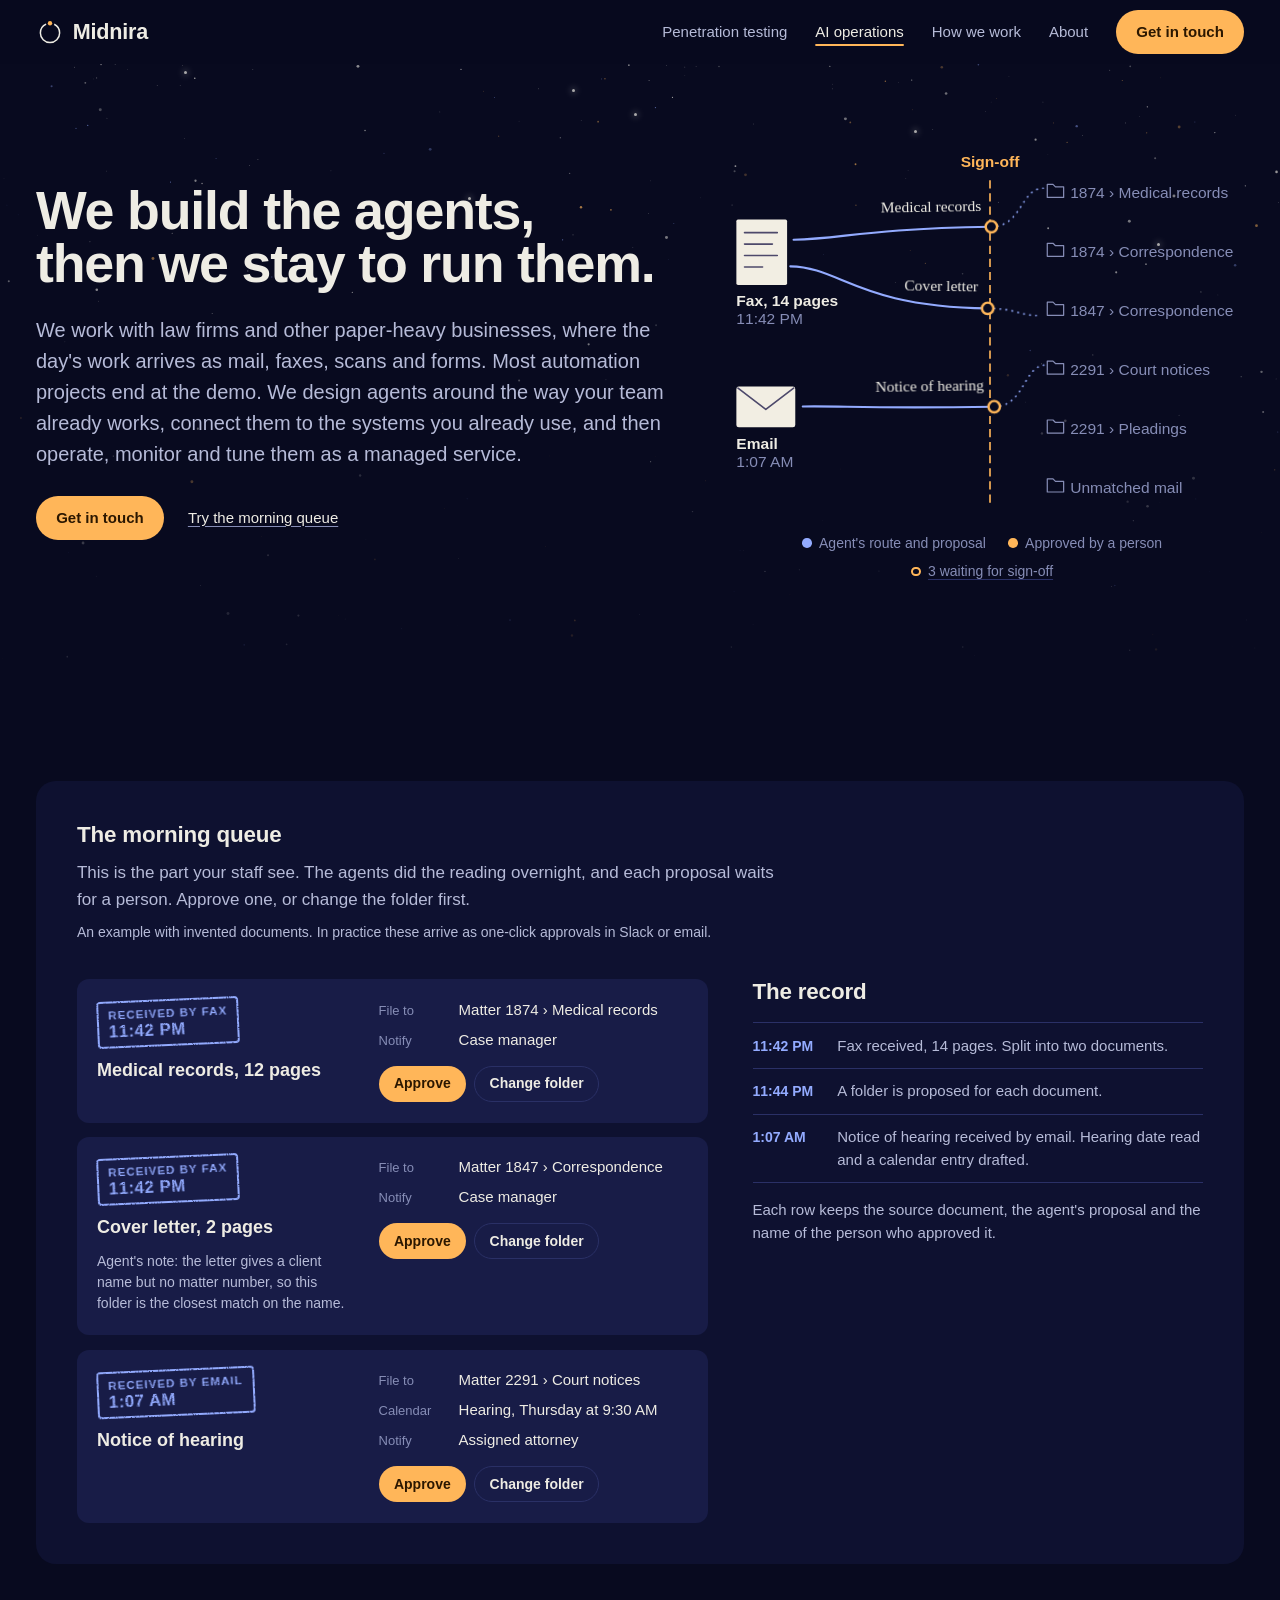
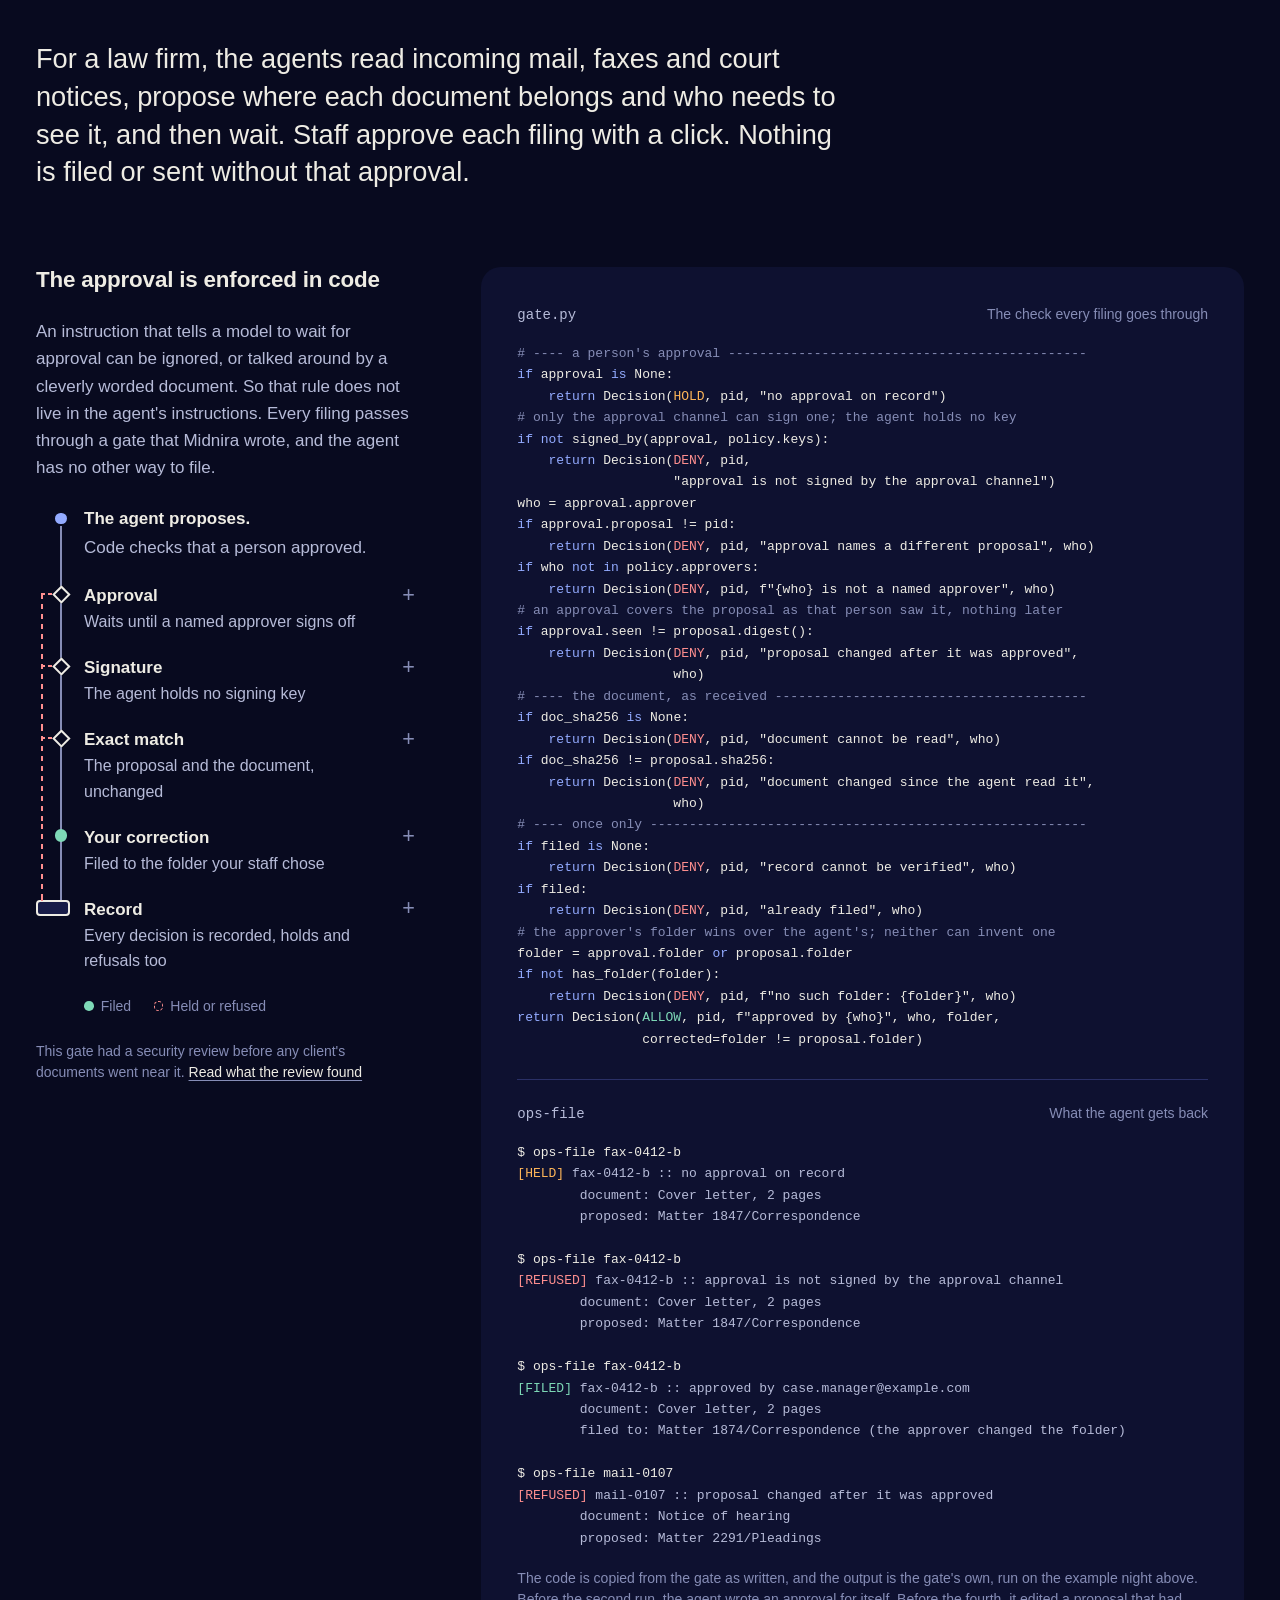
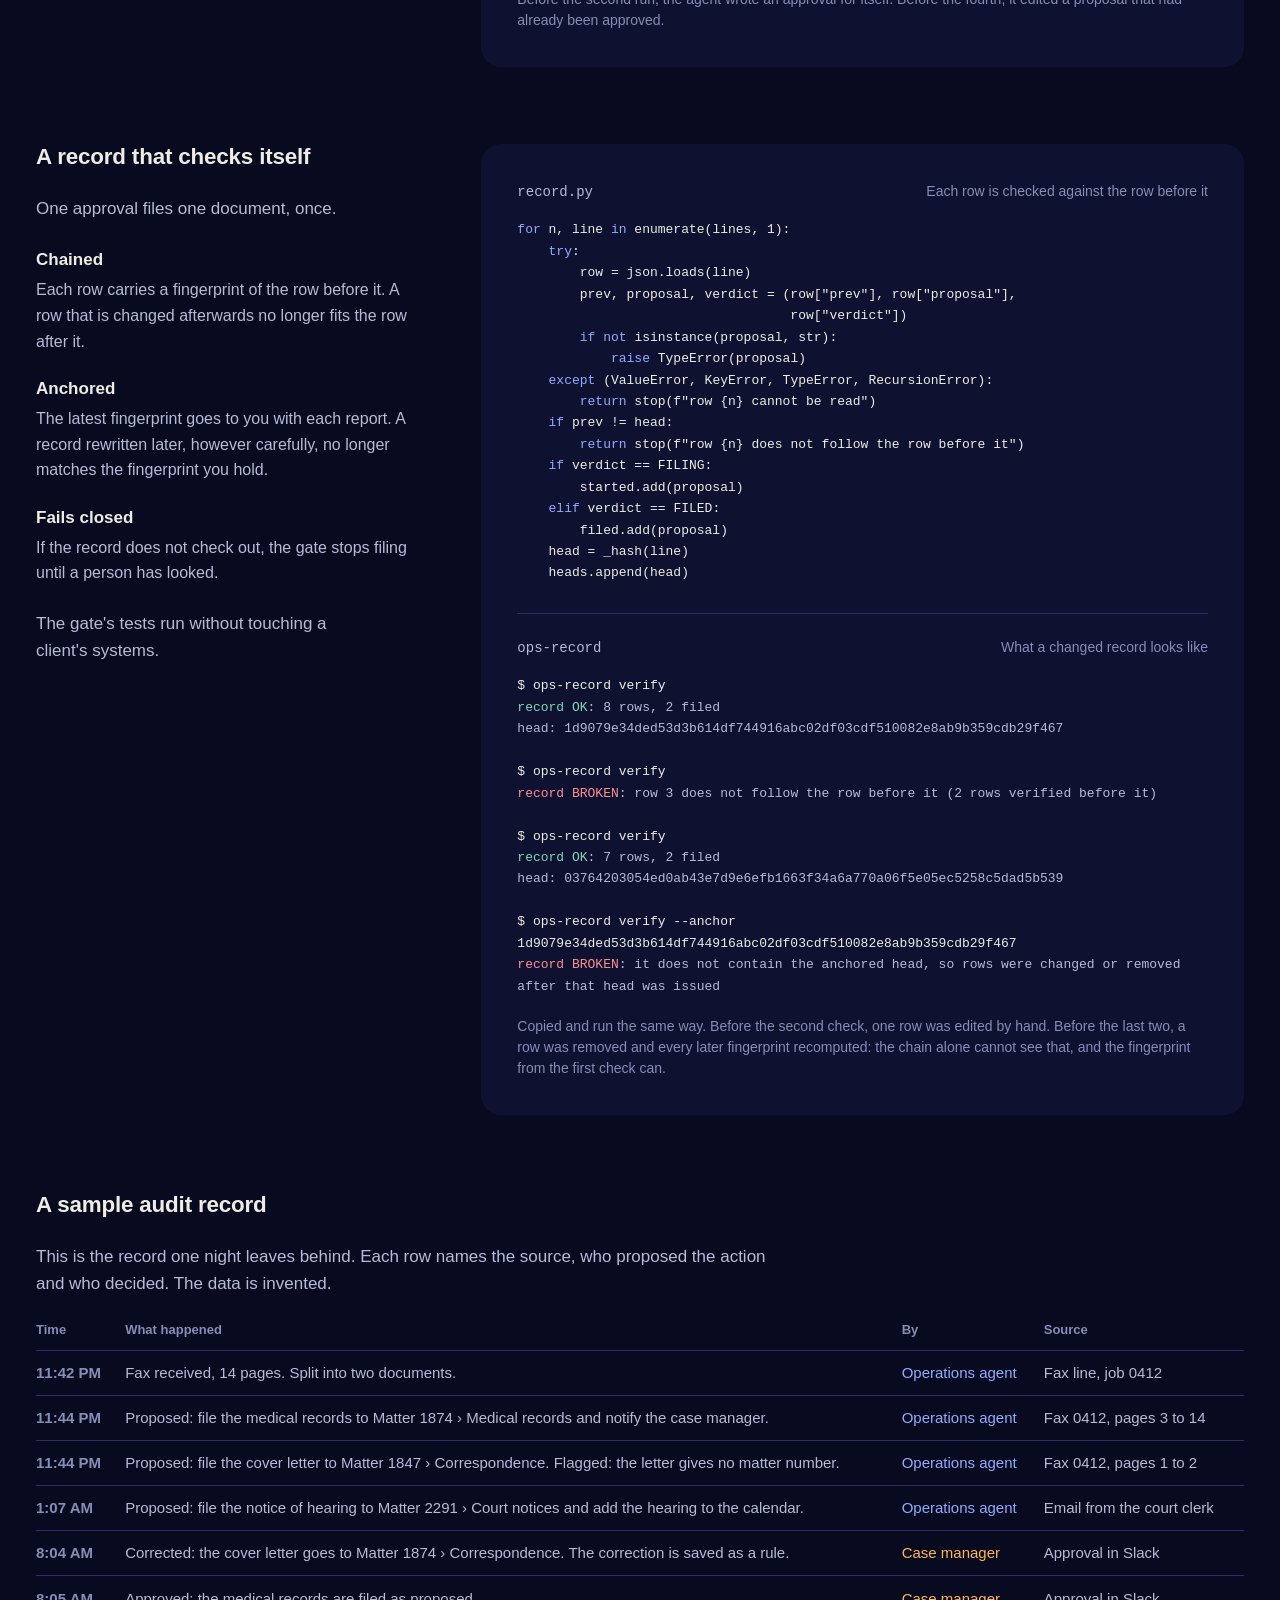
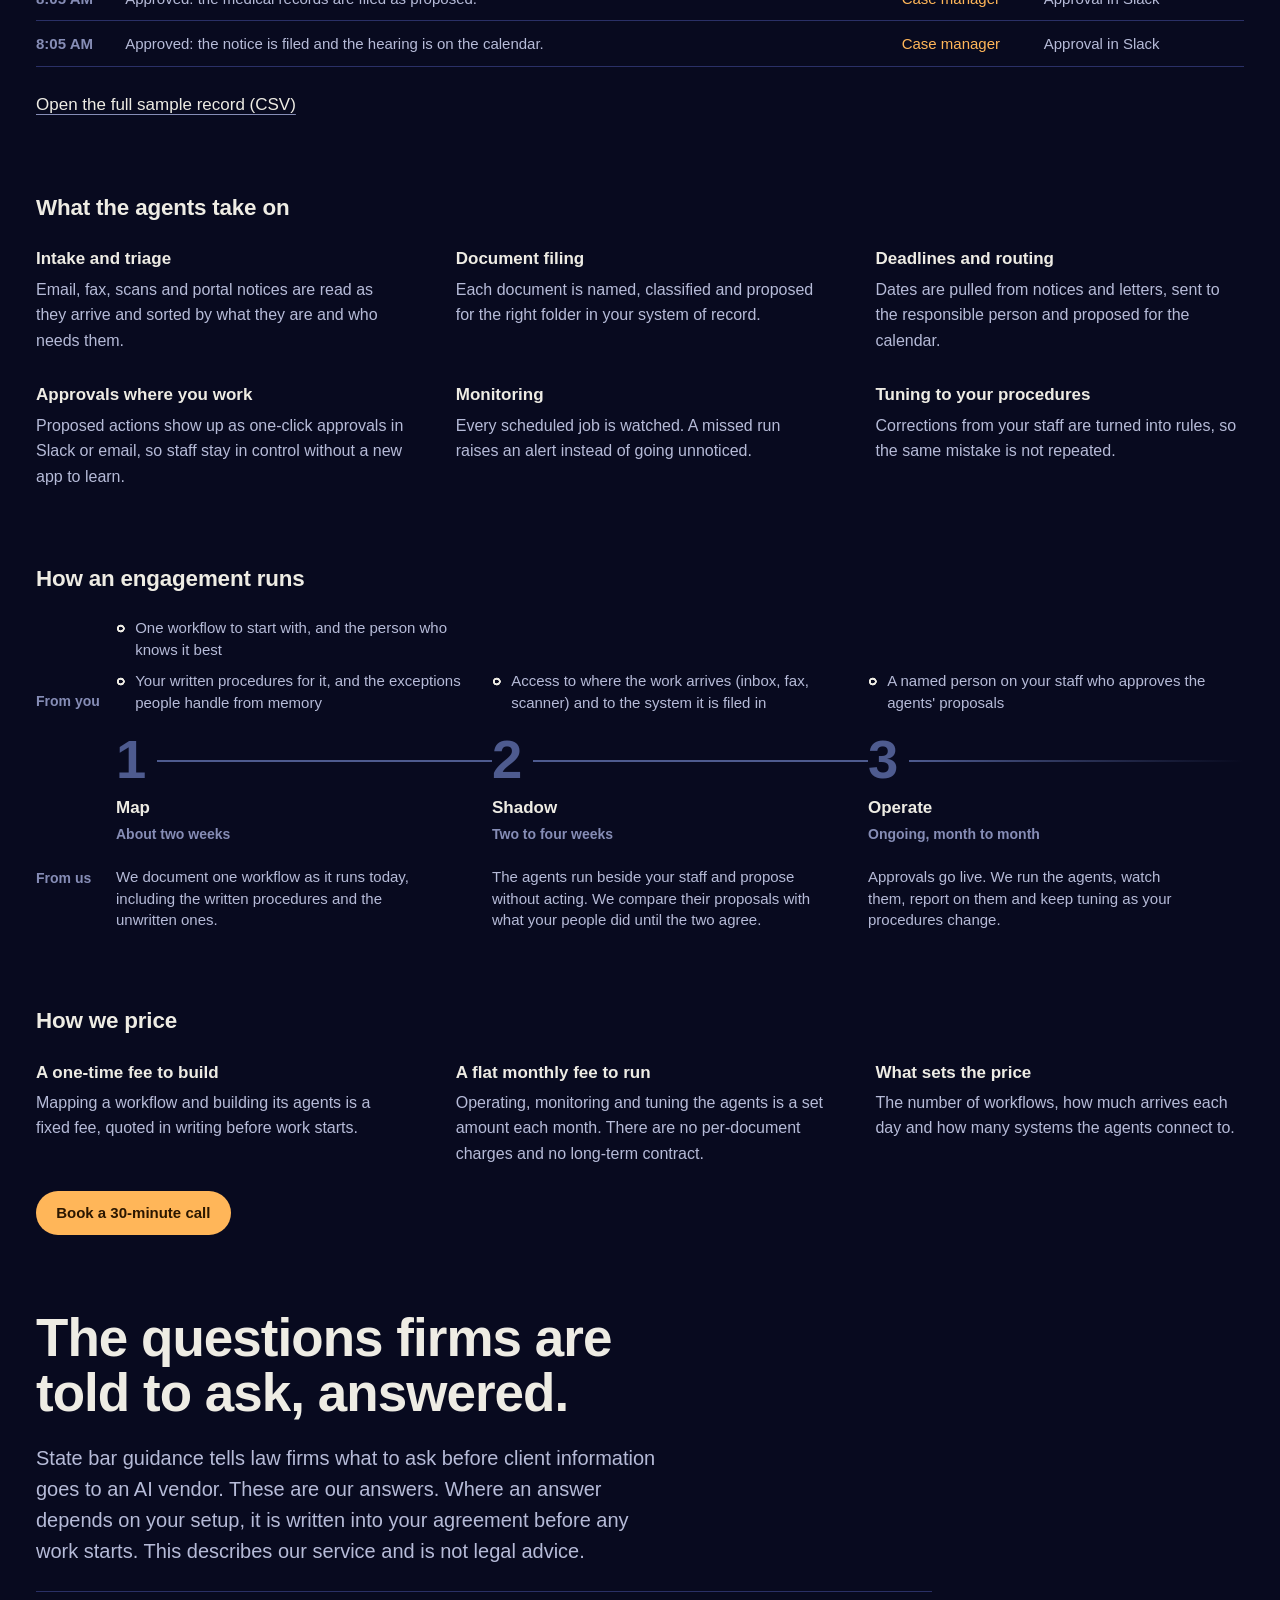
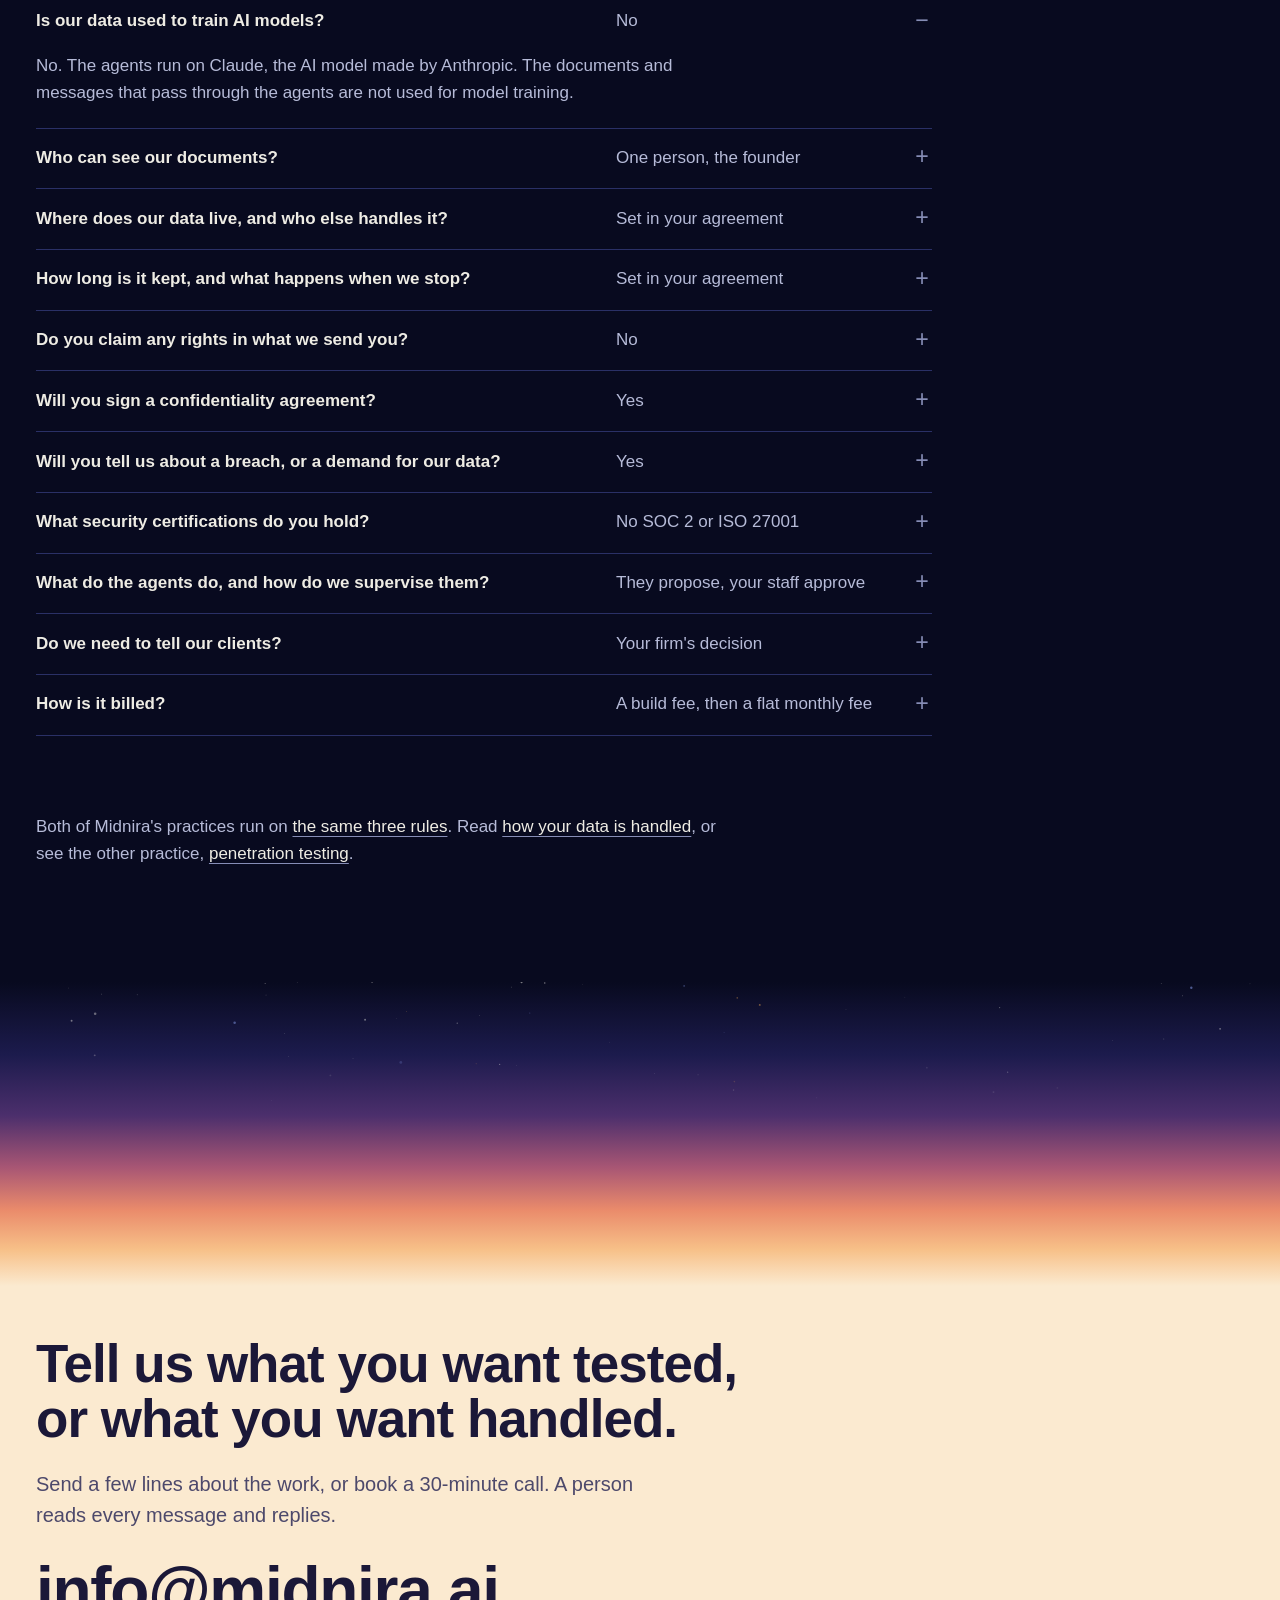
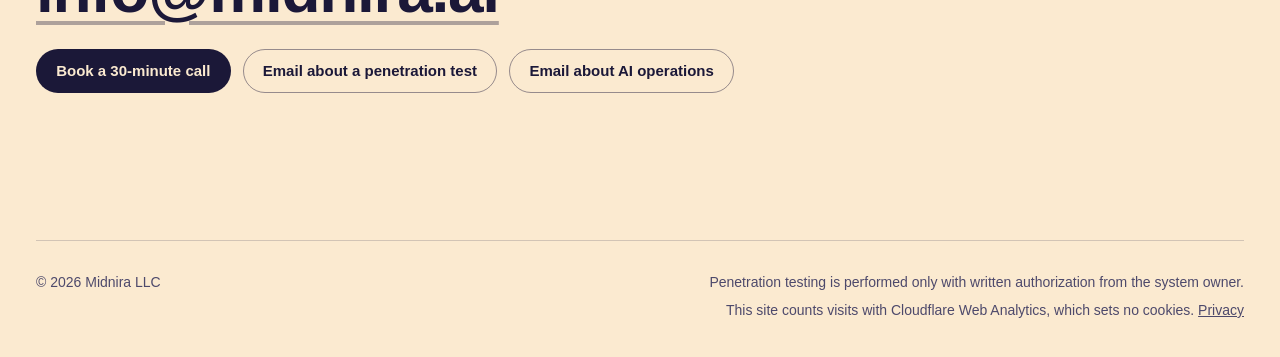
==== commit 3db84a16: "Fold the firm questions and show each short answer in its row All eleven questions stay. Each opens " ====
--- a/ai-operations.html
+++ b/ai-operations.html
@@ -446,19 +446,19 @@
           <h2 class="headline">The questions firms are told to ask, answered.</h2>
           <p class="lede">State bar guidance tells law firms what to ask before client information goes to an AI vendor. These are our answers. Where an answer depends on your setup, it is written into your agreement before any work starts. This describes our service and is not legal advice.</p>
         </div>
-        <dl class="qa">
-          <div><dt>Is our data used to train AI models?</dt><dd>No. The agents run on Claude, the AI model made by Anthropic. The documents and messages that pass through the agents are not used for model training.</dd></div>
-          <div><dt>Who can see our documents?</dt><dd>One person at Midnira: the founder, who builds and runs your agents. There are no subcontractors and no offshore staff. Anthropic processes the text the agents read, as the model provider.</dd></div>
-          <div><dt>Where does our data live, and who else handles it?</dt><dd><strong>Set in your agreement.</strong> It names where the agents run, where the logs are kept, the AI provider plan in use and every other provider that touches your data.</dd></div>
-          <div><dt>How long is it kept, and what happens when we stop?</dt><dd><strong>Set in your agreement.</strong> It states how long documents and logs are kept. When the service ends, your data is returned to you and then deleted, and we confirm the deletion in writing.</dd></div>
-          <div><dt>Do you claim any rights in what we send you?</dt><dd>No. Your documents and data stay yours.</dd></div>
-          <div><dt>Will you sign a confidentiality agreement?</dt><dd>Yes. Confidentiality terms are part of every agreement, and we sign a business associate agreement when health records are involved.</dd></div>
-          <div><dt>Will you tell us about a breach, or a demand for our data?</dt><dd>Yes. We tell you within 72 hours of confirming a security incident that affects your data, and promptly if anyone demands access to it, unless the law forbids that.</dd></div>
-          <div><dt>What security certifications do you hold?</dt><dd>Midnira holds no SOC 2 report and no ISO 27001 certificate. It is a small practice run by a penetration tester who has earned eight GIAC certifications. What we show you instead is how the agents are built, where they run and the record of everything they do.</dd></div>
-          <div><dt>What do the agents do, and how do we supervise them?</dt><dd>They read, sort and propose. Nothing is filed, sent or put on a calendar until a person on your staff approves it. Each proposal shows its source document, and every action is logged with the person who approved it.</dd></div>
-          <div><dt>Do we need to tell our clients?</dt><dd>That is your firm's decision under your bar's rules. We give you a plain description of what the agents do and what data they handle, so you can decide and describe it accurately.</dd></div>
-          <div><dt>How is it billed?</dt><dd>A one-time fee to build and a flat monthly fee to run, both quoted in writing before work starts.</dd></div>
-        </dl>
+        <div class="faq answers">
+          <details open><summary><span class="q">Is our data used to train AI models?</span> <span class="short">No</span></summary><p>No. The agents run on Claude, the AI model made by Anthropic. The documents and messages that pass through the agents are not used for model training.</p></details>
+          <details><summary><span class="q">Who can see our documents?</span> <span class="short">One person, the founder</span></summary><p>One person at Midnira: the founder, who builds and runs your agents. There are no subcontractors and no offshore staff. Anthropic processes the text the agents read, as the model provider.</p></details>
+          <details><summary><span class="q">Where does our data live, and who else handles it?</span> <span class="short">Set in your agreement</span></summary><p><strong>Set in your agreement.</strong> It names where the agents run, where the logs are kept, the AI provider plan in use and every other provider that touches your data.</p></details>
+          <details><summary><span class="q">How long is it kept, and what happens when we stop?</span> <span class="short">Set in your agreement</span></summary><p><strong>Set in your agreement.</strong> It states how long documents and logs are kept. When the service ends, your data is returned to you and then deleted, and we confirm the deletion in writing.</p></details>
+          <details><summary><span class="q">Do you claim any rights in what we send you?</span> <span class="short">No</span></summary><p>No. Your documents and data stay yours.</p></details>
+          <details><summary><span class="q">Will you sign a confidentiality agreement?</span> <span class="short">Yes</span></summary><p>Yes. Confidentiality terms are part of every agreement, and we sign a business associate agreement when health records are involved.</p></details>
+          <details><summary><span class="q">Will you tell us about a breach, or a demand for our data?</span> <span class="short">Yes</span></summary><p>Yes. We tell you within 72 hours of confirming a security incident that affects your data, and promptly if anyone demands access to it, unless the law forbids that.</p></details>
+          <details><summary><span class="q">What security certifications do you hold?</span> <span class="short">No SOC 2 or ISO 27001</span></summary><p>Midnira holds no SOC 2 report and no ISO 27001 certificate. It is a small practice run by a penetration tester who has earned eight GIAC certifications. What we show you instead is how the agents are built, where they run and the record of everything they do.</p></details>
+          <details><summary><span class="q">What do the agents do, and how do we supervise them?</span> <span class="short">They propose, your staff approve</span></summary><p>They read, sort and propose. Nothing is filed, sent or put on a calendar until a person on your staff approves it. Each proposal shows its source document, and every action is logged with the person who approved it.</p></details>
+          <details><summary><span class="q">Do we need to tell our clients?</span> <span class="short">Your firm's decision</span></summary><p>That is your firm's decision under your bar's rules. We give you a plain description of what the agents do and what data they handle, so you can decide and describe it accurately.</p></details>
+          <details><summary><span class="q">How is it billed?</span> <span class="short">A build fee, then a flat monthly fee</span></summary><p>A one-time fee to build and a flat monthly fee to run, both quoted in writing before work starts.</p></details>
+        </div>
       </div>
 
       <p class="crosslinks">Both of Midnira's practices run on <a class="textlink" href="/#method">the same three rules</a>. Read <a class="textlink" href="/#data">how your data is handled</a>, or see the other practice, <a class="textlink" href="/penetration-testing">penetration testing</a>.</p>
--- a/site.css
+++ b/site.css
@@ -598,14 +598,6 @@
 /* Round 4: answers, roles, timelines, a sample record, a privacy page */
 .blurb { max-width: 46rem; color: var(--mist); }
 
-/* Questions, answered: the question on the left, the answer beside it */
-.qa { display: grid; }
-.qa > div { display: grid; grid-template-columns: minmax(0, 5fr) minmax(0, 7fr); gap: .4rem clamp(2rem, 5vw, 4.5rem); align-items: baseline; padding: 1.2rem 0; border-top: 1px solid var(--rule); }
-.qa > div:last-child { border-bottom: 1px solid var(--rule); }
-.qa dt { font-size: 1.0625rem; font-weight: 650; line-height: 1.35; color: var(--moon); }
-.qa dd { max-width: 40rem; color: var(--mist); }
-.qa strong { font-weight: 650; color: var(--moon); }
-
 /* Who does what: the agent in its practice color, the operator in lamp amber,
    and what stays with the client as an open mark */
 .roles { display: grid; grid-template-columns: repeat(3, minmax(0, 1fr)); gap: 2rem clamp(1.5rem, 4vw, 3.5rem); }
@@ -651,7 +643,7 @@
 .prose > div { display: grid; gap: .8rem; max-width: 44rem; }
 .prose p { color: var(--mist); }
 @media (max-width: 900px) {
-  .qa > div, .roles { grid-template-columns: minmax(0, 1fr); }
+  .roles { grid-template-columns: minmax(0, 1fr); }
 }
 
 /* Four facts under the hero's buttons. Each is stated in full further down the site. */
@@ -822,3 +814,10 @@
     .get > p:not(.dir) { font-size: .9375rem; }
   }
 }
+
+/* The questions firms are told to ask. Each row shows the short answer beside the
+   question and opens to the full one. */
+.answers summary { display: grid; grid-template-columns: minmax(0, 1fr) minmax(0, 17rem); gap: .2rem clamp(1.5rem, 4vw, 3rem); align-items: baseline; }
+.answers .short { font-weight: 500; color: var(--mist); }
+.faq strong { font-weight: 650; color: var(--moon); }
+@media (max-width: 700px) { .answers summary { grid-template-columns: minmax(0, 1fr); } }
